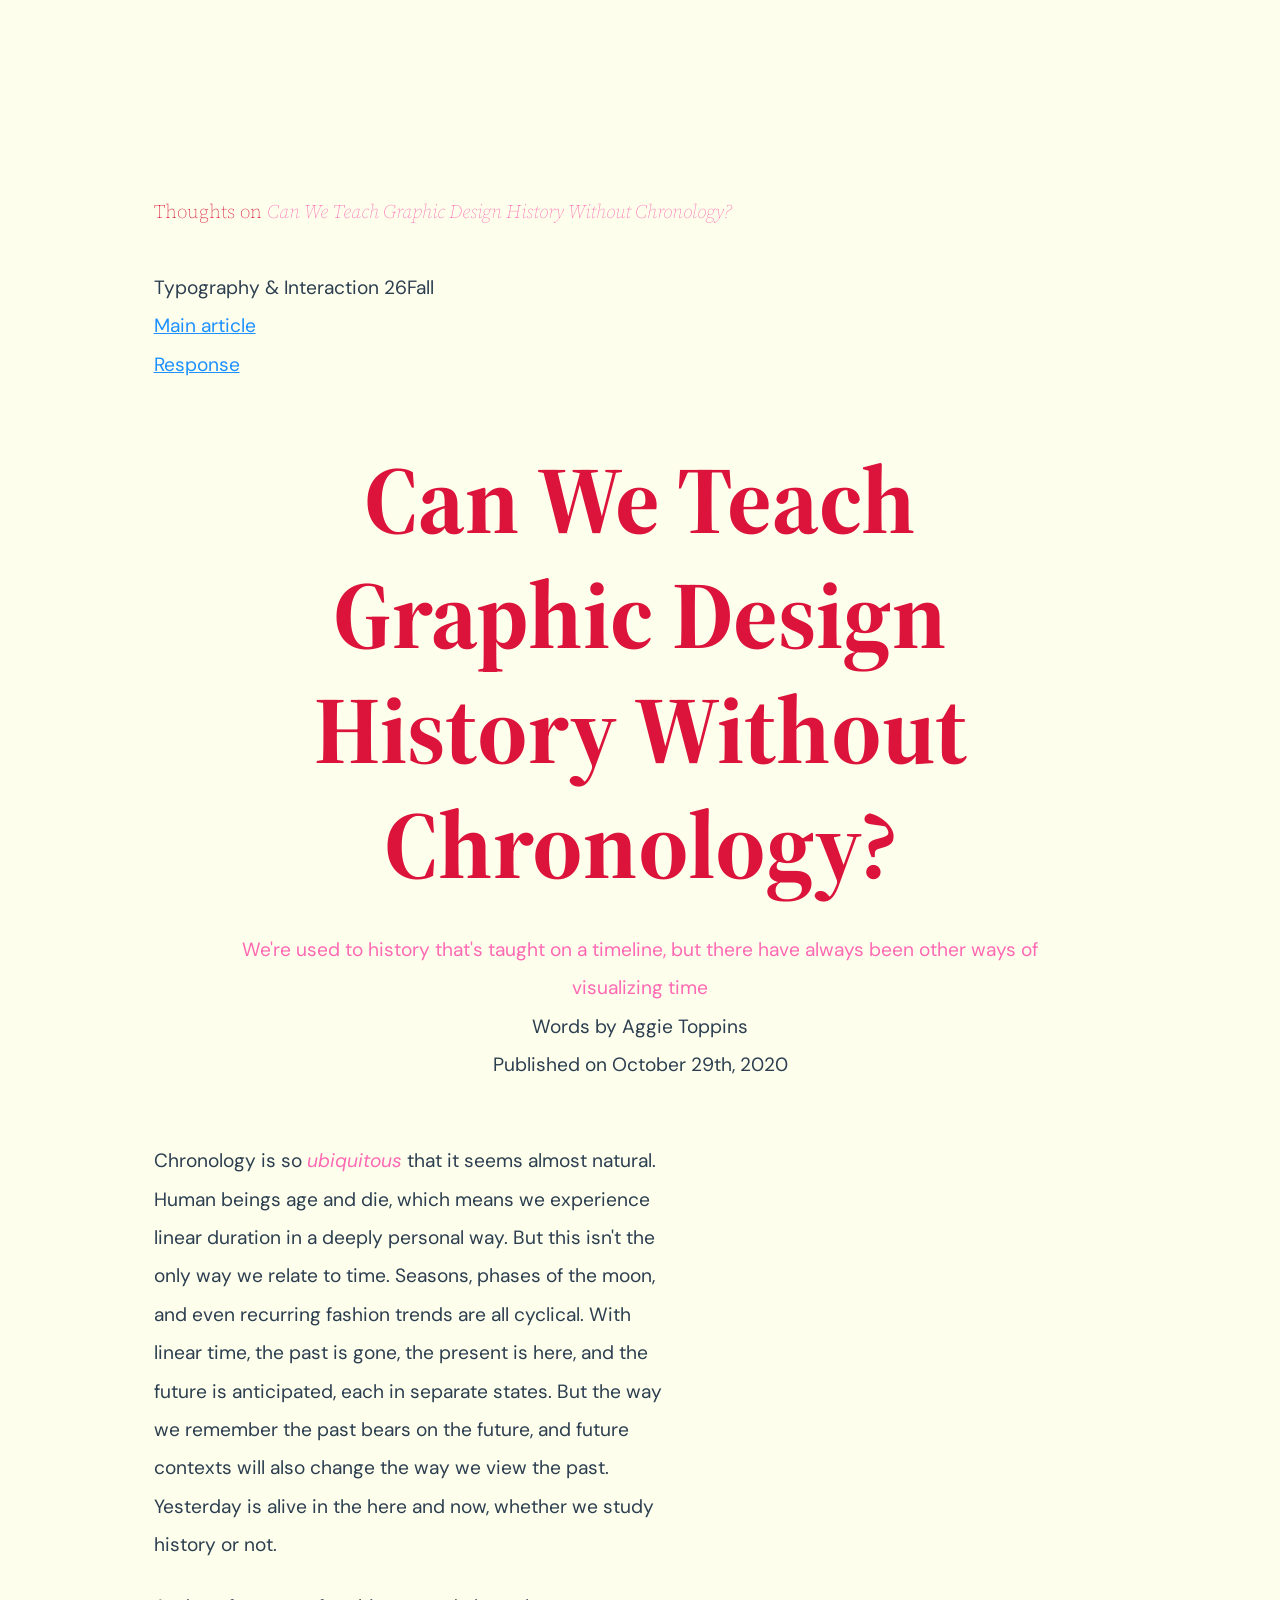
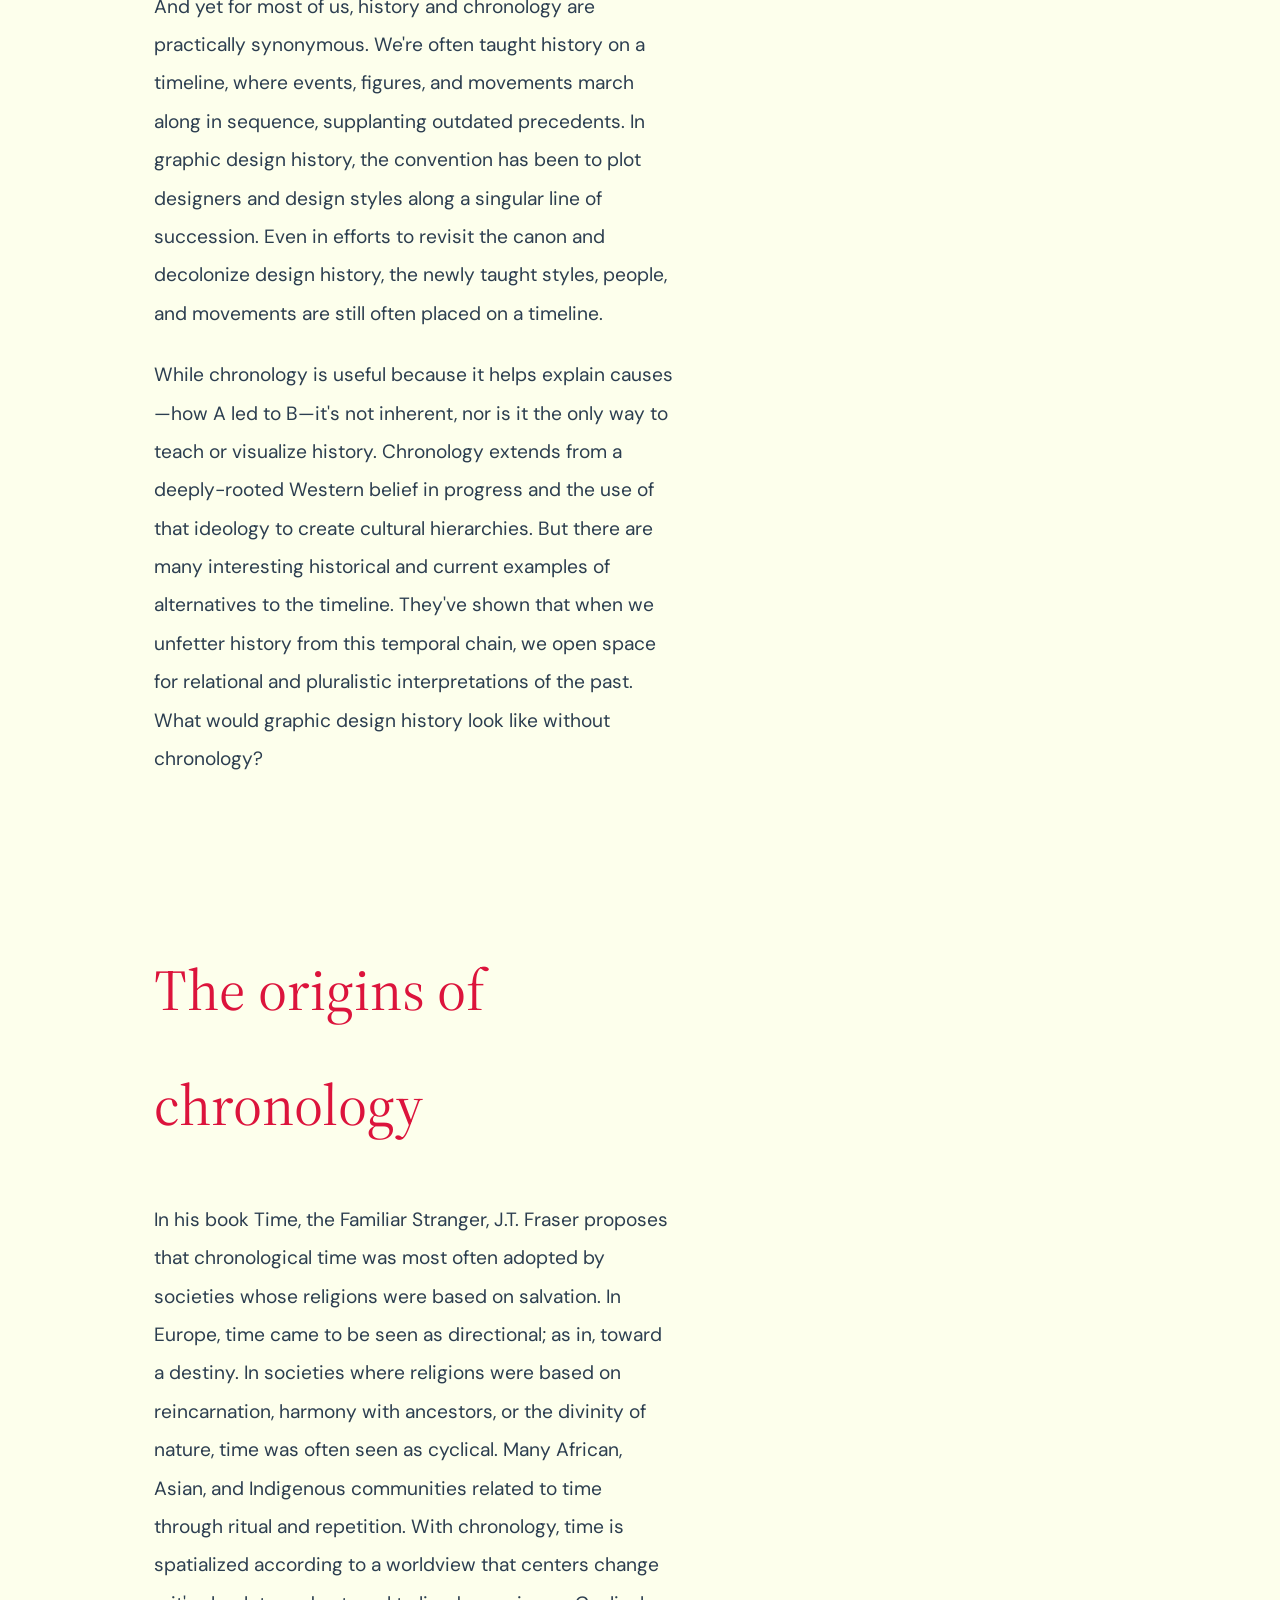
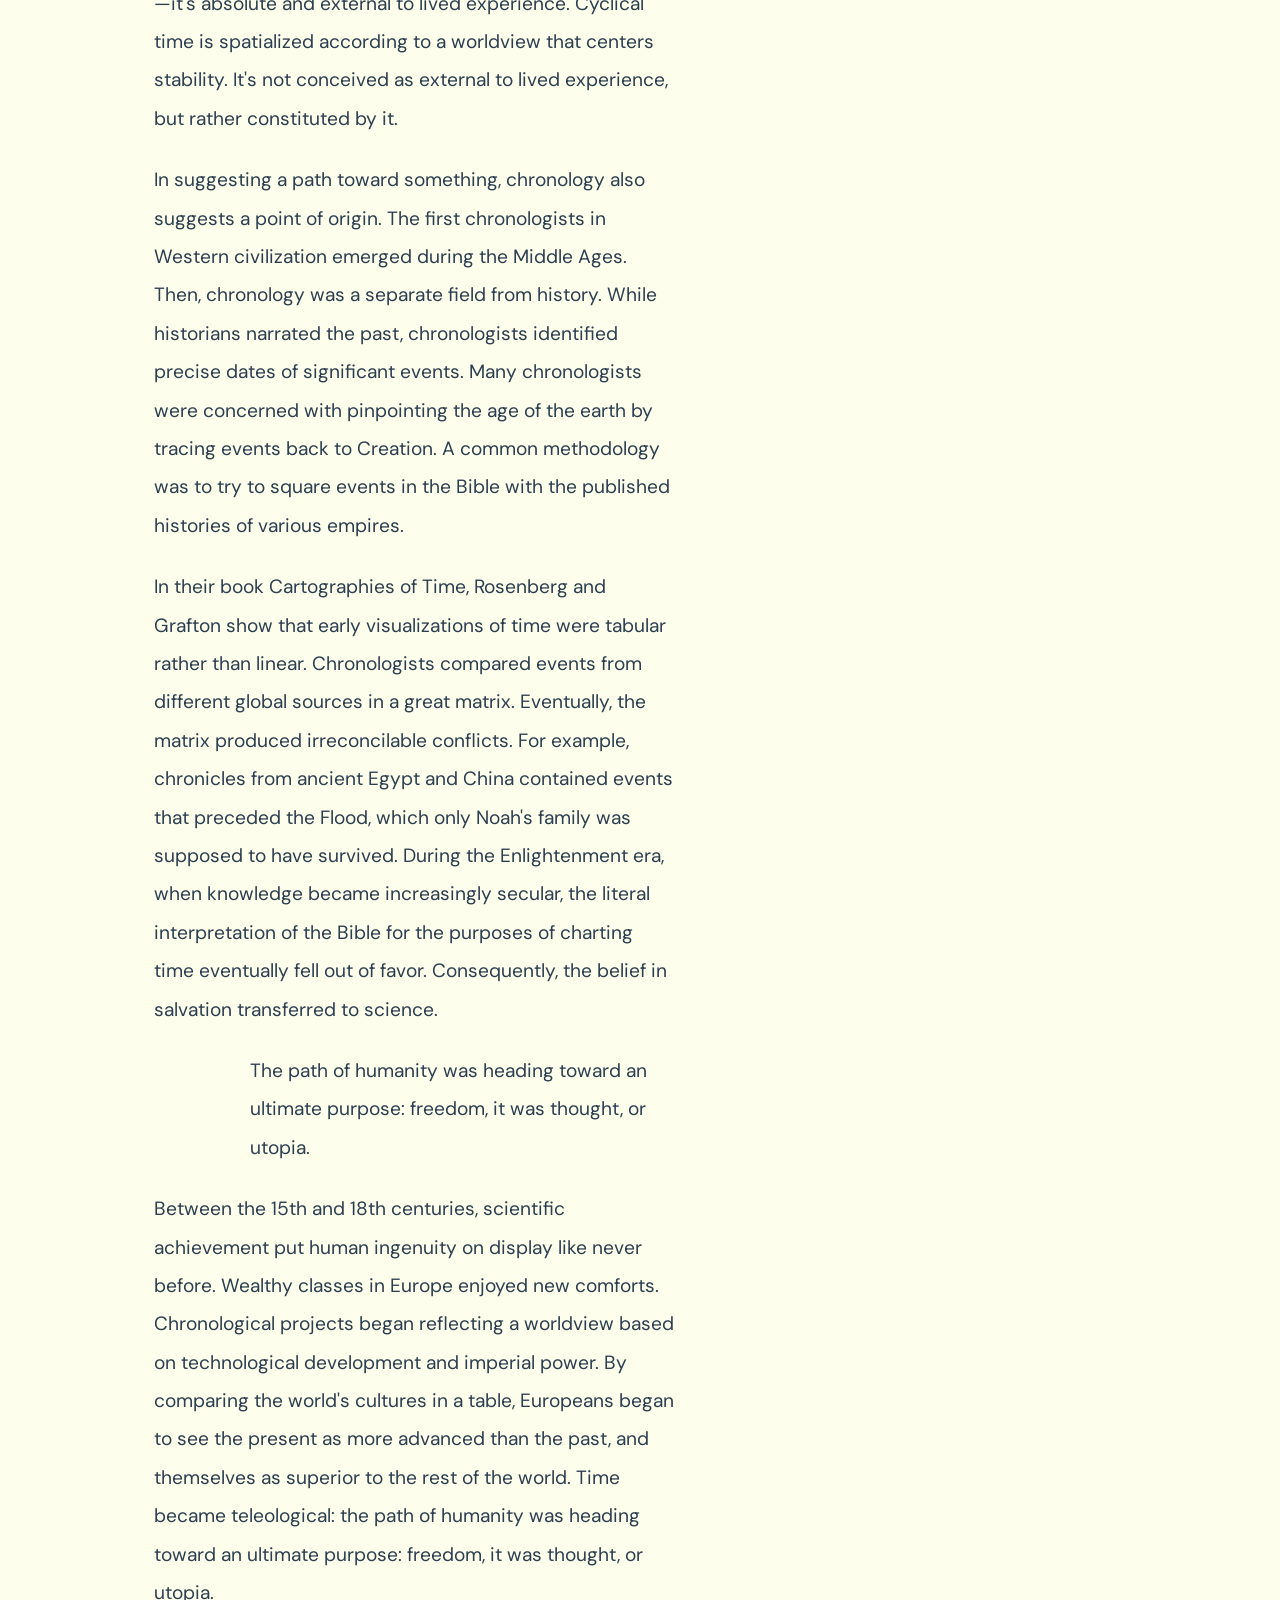
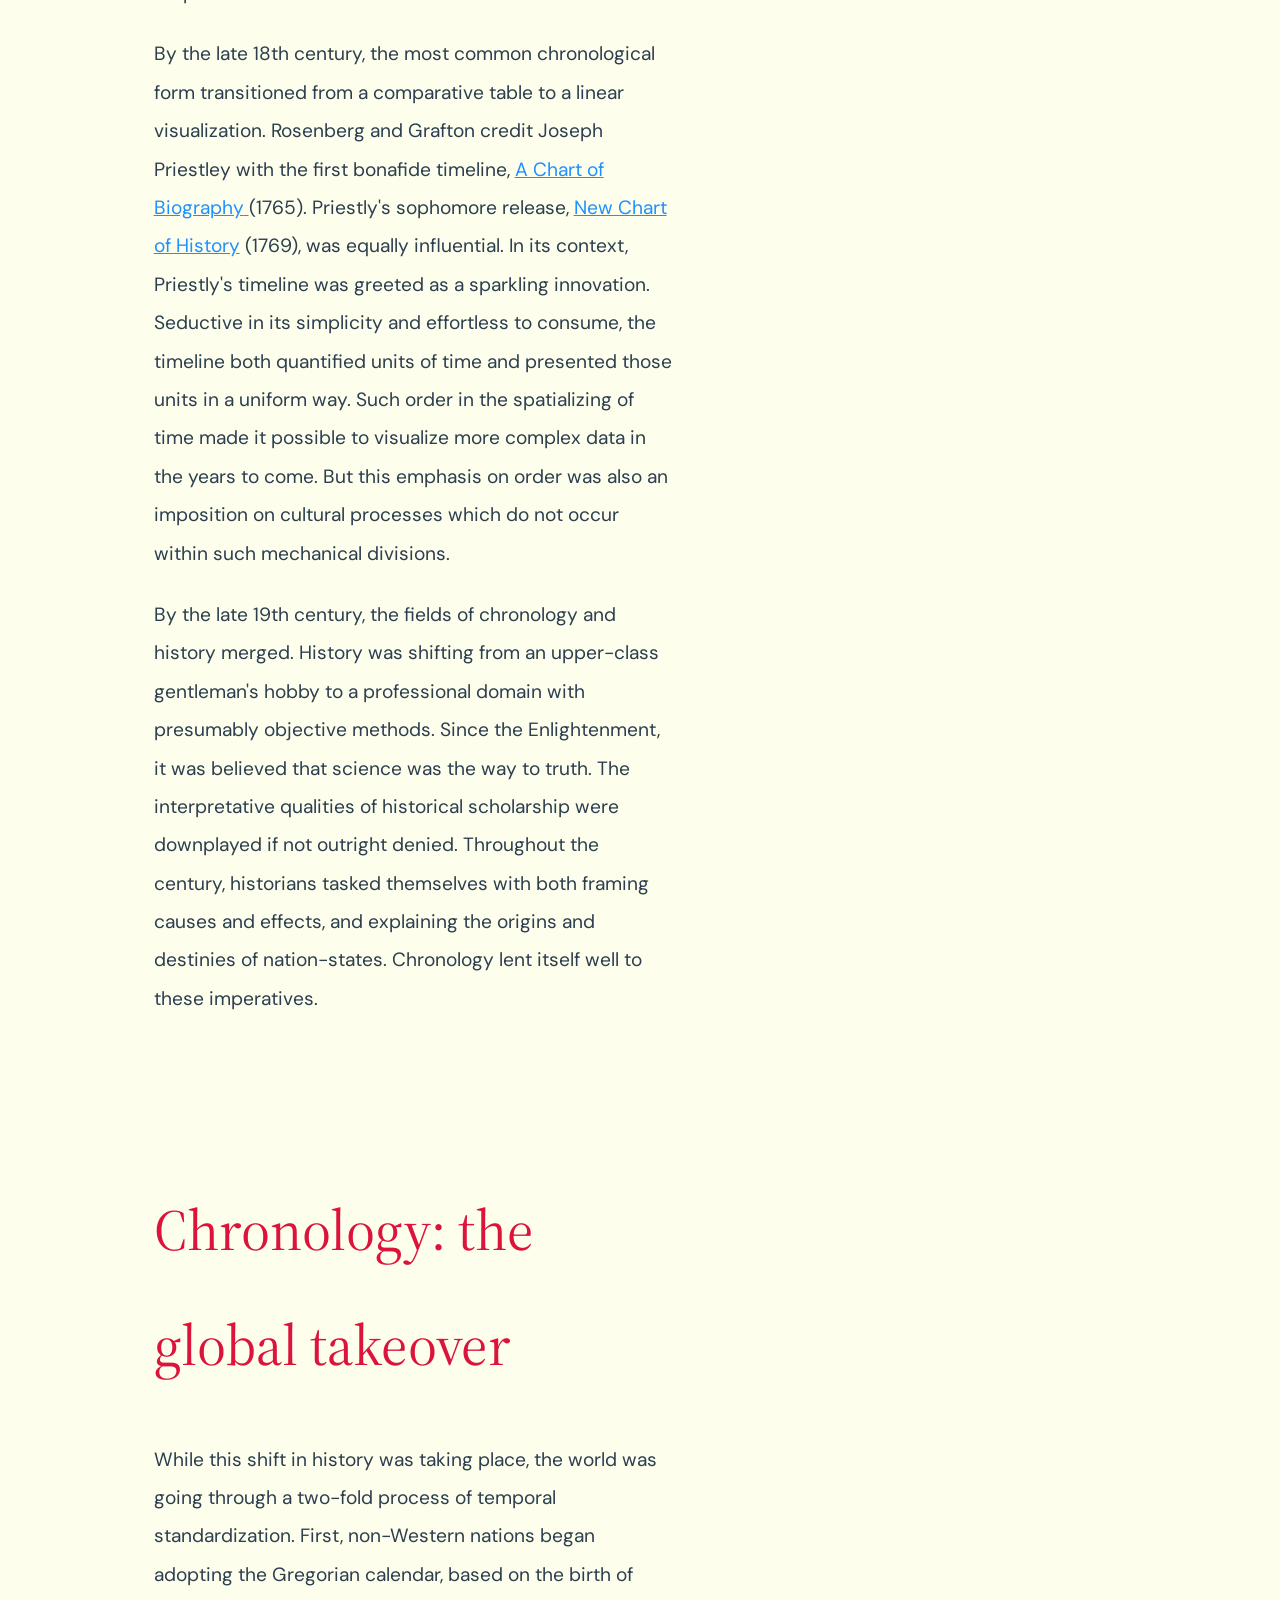
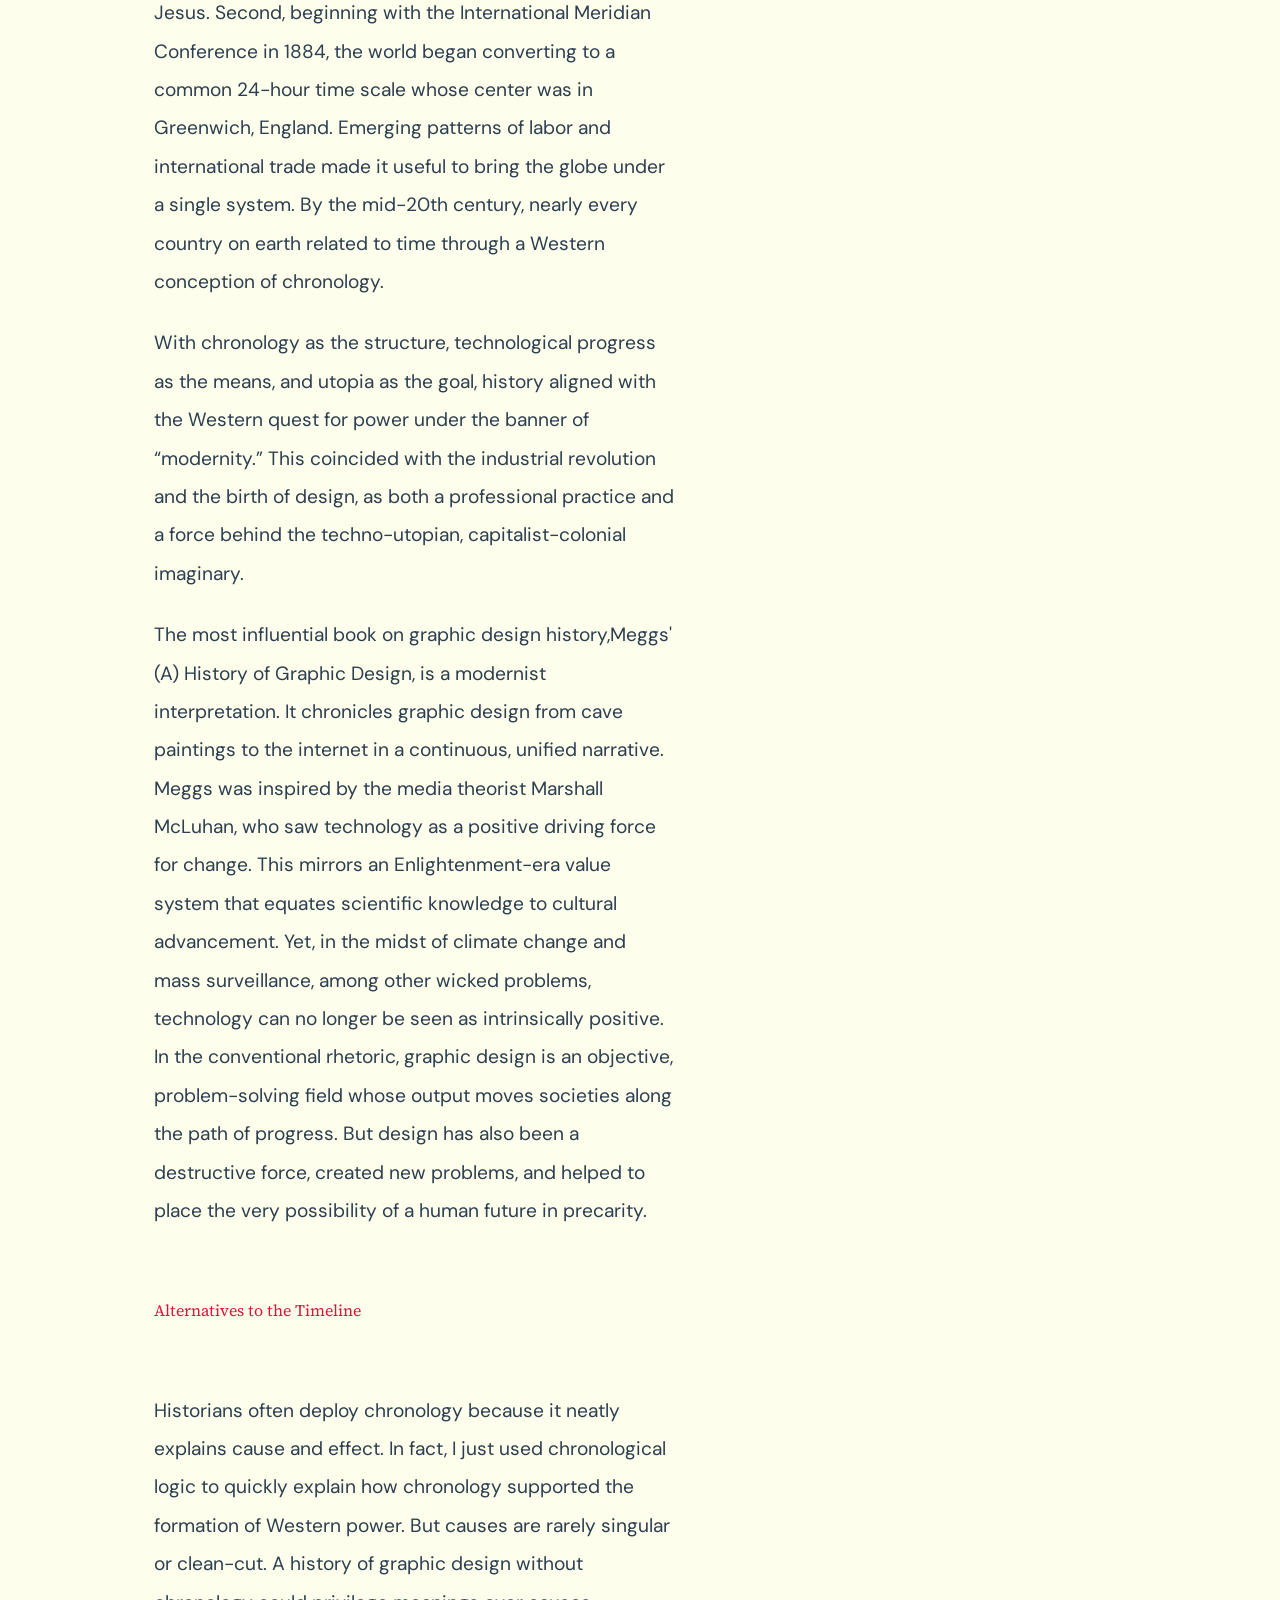
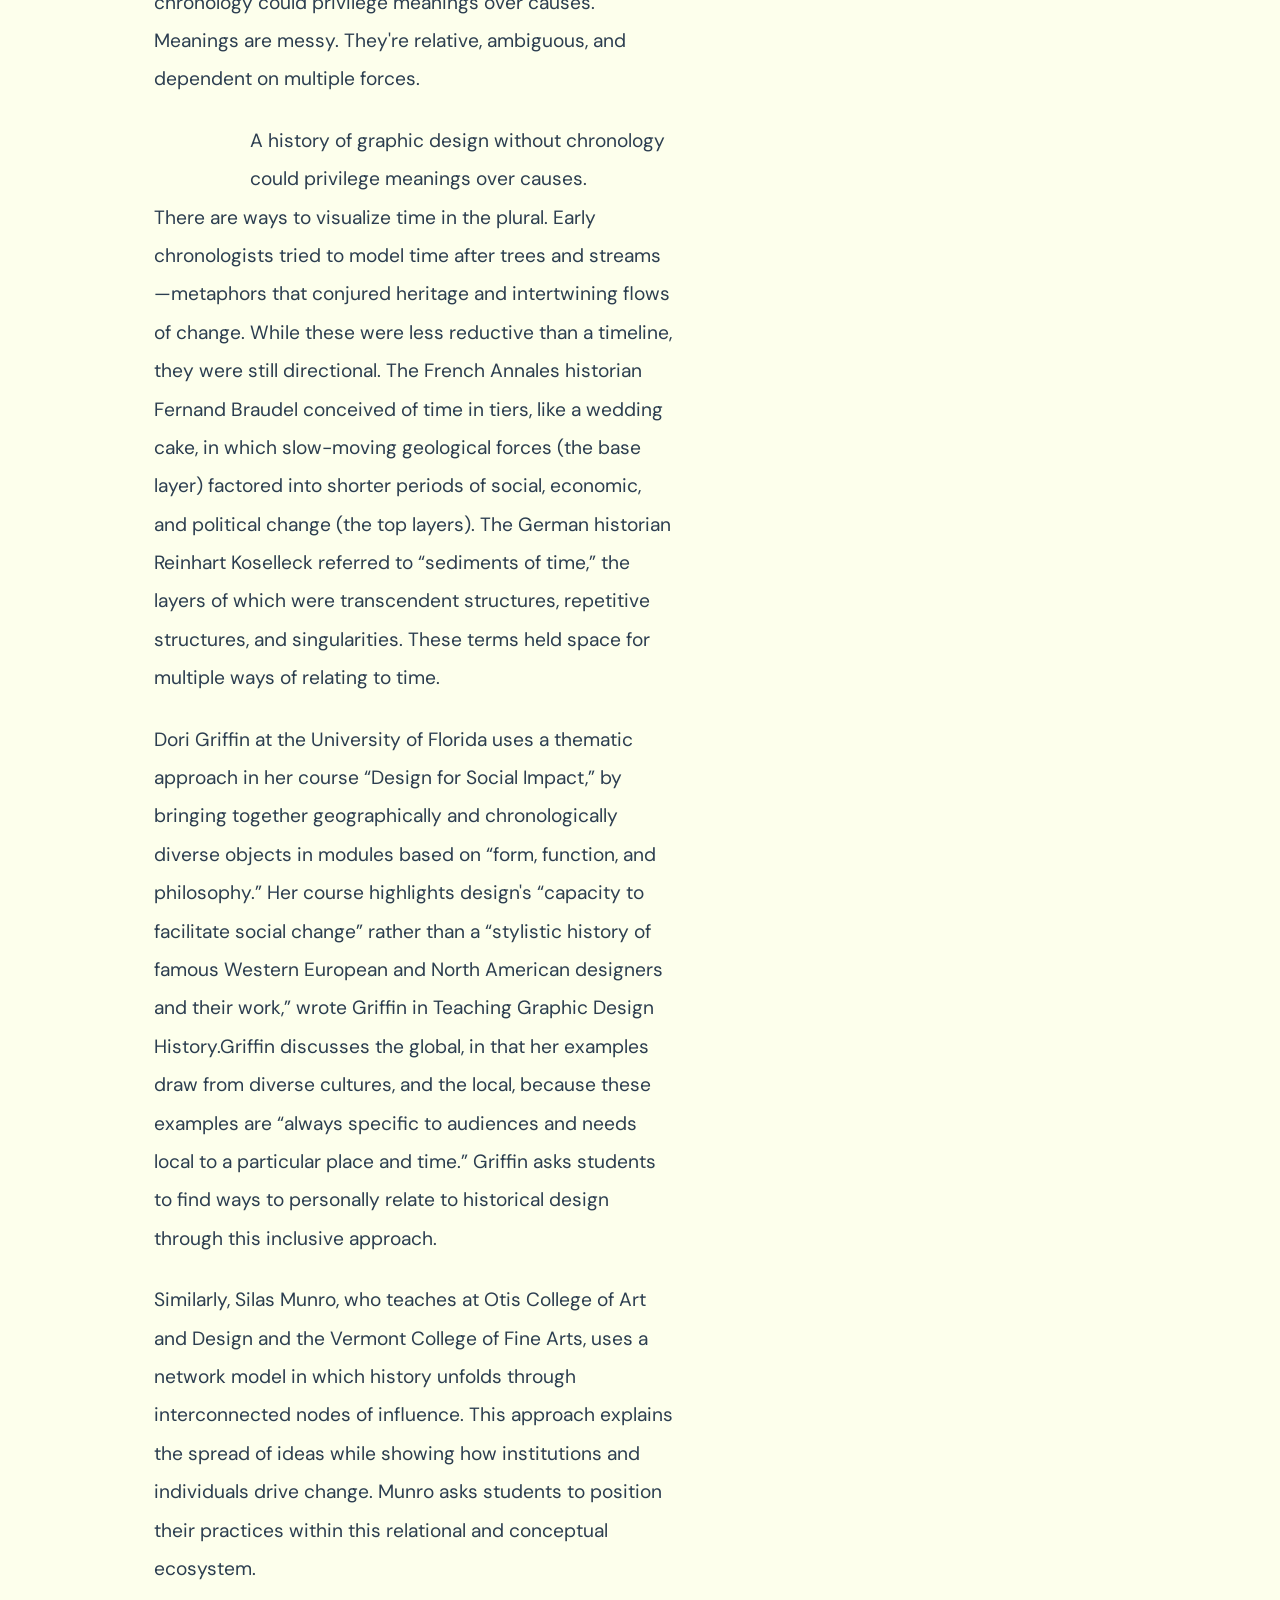
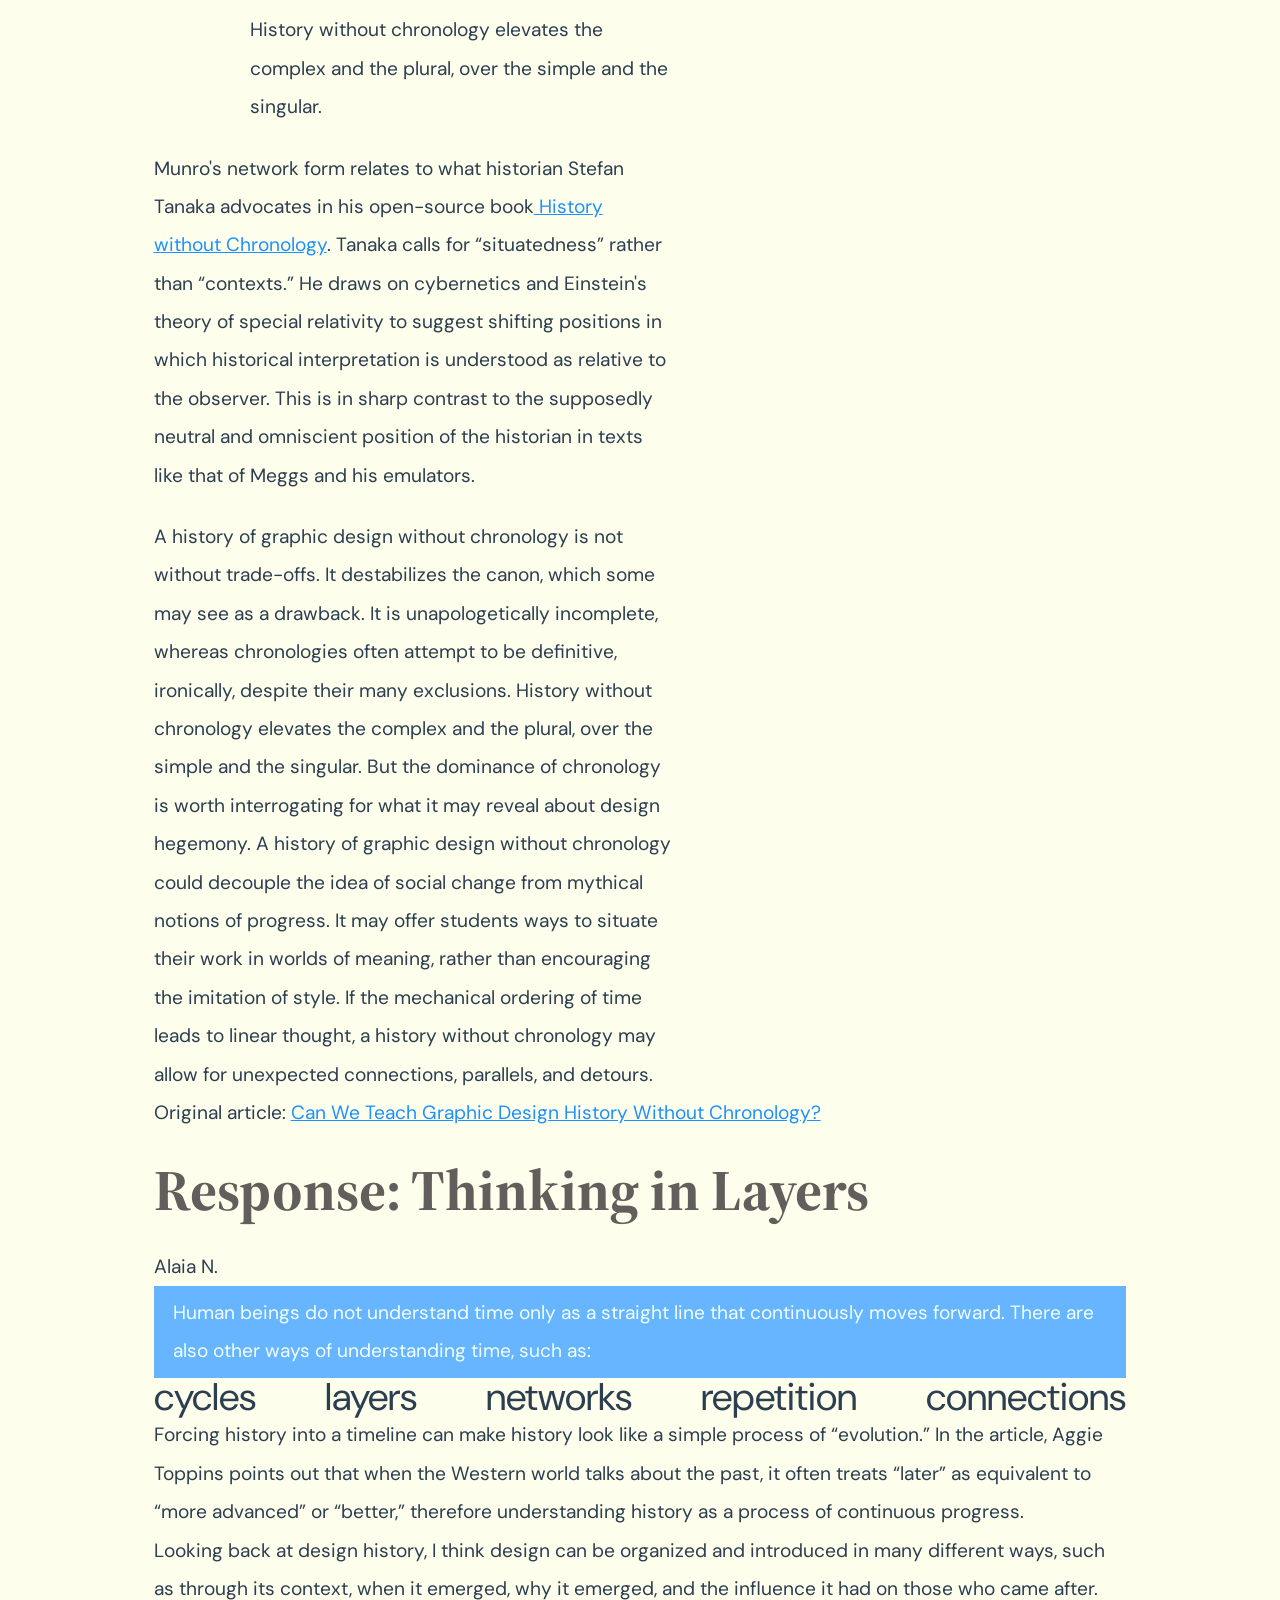
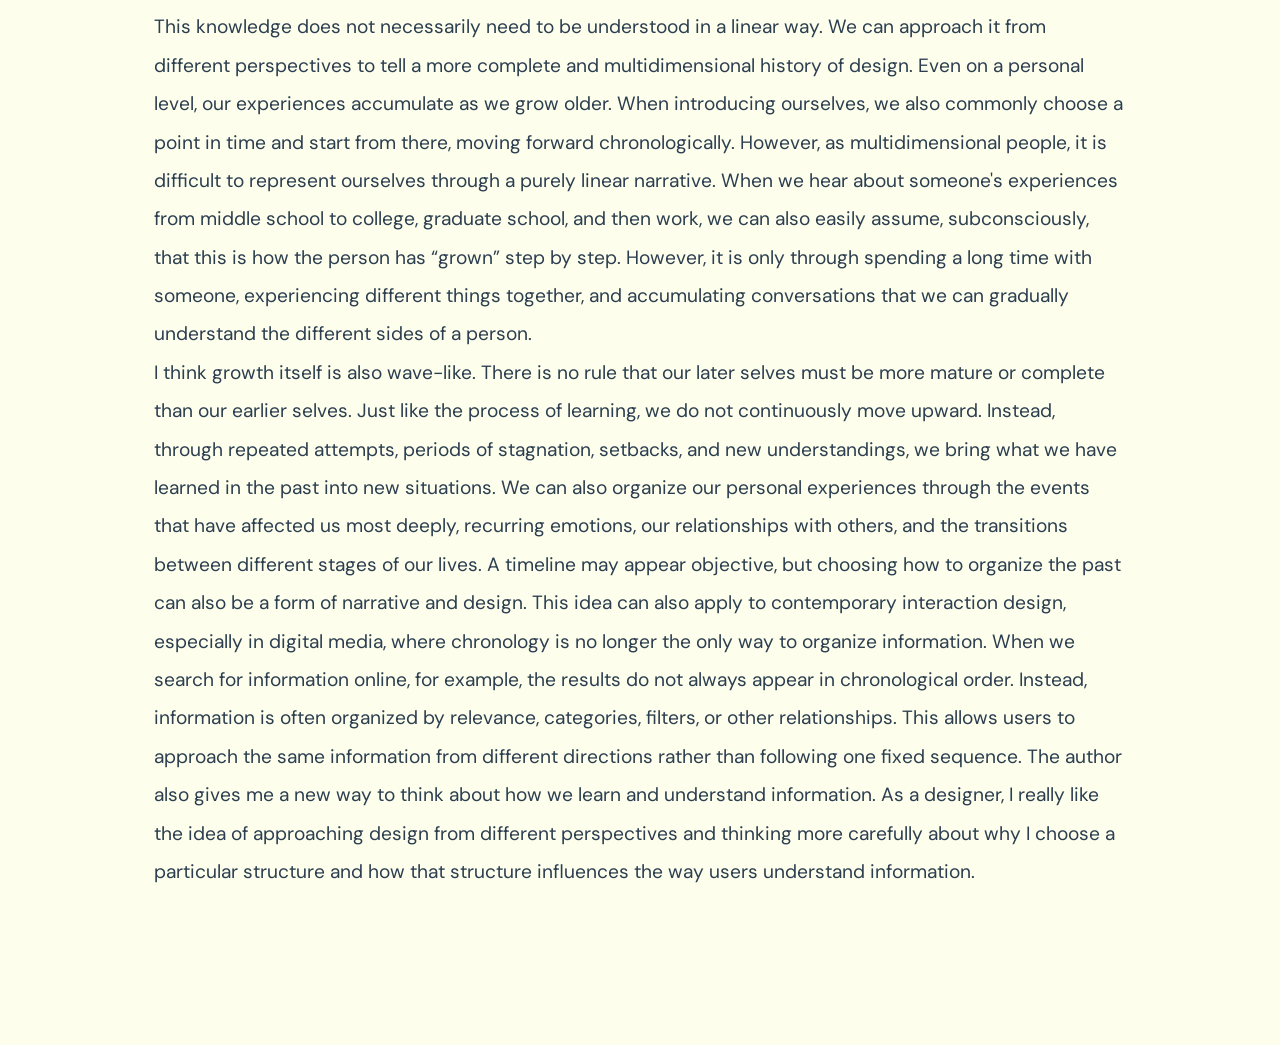
==== index.html @ fbddf338 "css video 1" ====
<!doctype html>
<html lang="en">

	<head>
		<meta charset="UTF-8">
		<title>Can We Teach Graphic Design History Without Chronology?</title>
		<link rel="preconnect" href="https://fonts.googleapis.com">
		<link rel="preconnect" href="https://fonts.gstatic.com" crossorigin>
		<link href="https://fonts.googleapis.com/css2?family=DM+Sans:wght@100..1000&family=Source+Serif+4:wght@200..900&display=swap" rel="stylesheet">
		<link href="reset.css" rel="stylesheet">
		<link href="Style.css" rel="stylesheet">


	</head>

	<body>
	<!-- body of the article  -->
		<header>
			<hgroup>
				<h1>Thoughts on <em>Can We Teach Graphic Design History Without Chronology?</em></h1>
				<p>Typography & Interaction 26Fall</p>
			</hgroup>
			<nav>
				<ul>
					<li>
						<a href="#articlemain">Main article</a>
					</li>
					<li>
						<a href="#response">Response</a>
					</li>
				</ul>
			</nav>
		</header>

		<main>
				<article id="articlemain">

					<header class="article-header">
						<hgroup>
							<h2 class="article-title">
								Can We Teach Graphic Design History Without <span class="Mark">Chronology?
								</span>
							</h2>

							<p class="subtitle">
								We're used to history that's taught on a timeline,
								but there have always been other ways of visualizing time
							</p>

							<p>Words by Aggie Toppins</p>
							<p>Published on <time datetime="2020-10-29">October 29th, 2020</time></p>
						</hgroup>
					</header>

					<section>
						<p>Chronology is so <em>ubiquitous</em> that it seems almost natural. Human beings age and die, which means we experience linear duration in a deeply personal way. But this isn't the only way we relate to time. Seasons, phases of the moon, and even recurring fashion trends are all cyclical. With linear time, the past is gone, the present is here, and the future is anticipated, each in separate states. But the way we remember the past bears on the future, and future contexts will also change the way we view the past. Yesterday is alive in the here and now, whether we study history or not.</p>

						<p>And yet for most of us, history and chronology are practically synonymous. We're often taught history on a timeline, where events, figures, and movements march along in sequence, supplanting outdated precedents. In graphic design history, the convention has been to plot designers and design styles along a singular line of succession. Even in efforts to revisit the canon and decolonize design history, the newly taught styles, people, and movements are still often placed on a timeline.</p>

						<p>While chronology is useful because it helps explain causes—how A led to B—it's not inherent, nor is it the only way to teach or visualize history. Chronology extends from a deeply-rooted Western belief in progress and the use of that ideology to create cultural hierarchies. But there are many interesting historical and current examples of alternatives to the timeline. They've shown that when we unfetter history from this temporal chain, we open space for relational and pluralistic interpretations of the past. What would graphic design history look like without chronology?</p>
					</section>

					<section>
						<h3>The origins of chronology</h3>

						<p>In his book <cite>Time, the Familiar Stranger</cite>, J.T. Fraser proposes that chronological time was most often adopted by societies whose religions were based on salvation. In Europe, time came to be seen as directional; as in, toward a destiny. In societies where religions were based on reincarnation, harmony with ancestors, or the divinity of nature, time was often seen as cyclical. Many African, Asian, and Indigenous communities related to time through ritual and repetition. With chronology, time is spatialized according to a worldview that centers change—it's absolute and external to lived experience. Cyclical time is spatialized according to a worldview that centers stability. It's not conceived as external to lived experience, but rather constituted by it. </p>

						<p>In suggesting a path toward something, chronology also suggests a point of origin. The first chronologists in Western civilization emerged during the Middle Ages. Then, chronology was a separate field from history. While historians narrated the past, chronologists identified precise dates of significant events. Many chronologists were concerned with pinpointing the age of the earth by tracing events back to Creation. A common methodology was to try to square events in the Bible with the published histories of various empires. </p>

						<p>In their book <cite>Cartographies of Time</cite>, Rosenberg and Grafton show that early visualizations of time were tabular rather than linear. Chronologists compared events from different global sources in a great matrix. Eventually, the matrix produced irreconcilable conflicts. For example, chronicles from ancient Egypt and China contained events that preceded the Flood, which only Noah's family was supposed to have survived. During the Enlightenment era, when knowledge became increasingly secular, the literal interpretation of the Bible for the purposes of charting time eventually fell out of favor. Consequently, the belief in salvation transferred to science. </p>

						<aside class="pull-quote">
							<blockquote>
								<p>The path of humanity was heading toward an ultimate purpose:
								freedom, it was thought, or utopia.</p>
							</blockquote>
						</aside>

						<p>Between the 15th and 18th centuries, scientific achievement put human ingenuity on display like never before. Wealthy classes in Europe enjoyed new comforts. Chronological projects began reflecting a worldview based on technological development and imperial power. By comparing the world's cultures in a table, Europeans began to see the present as more advanced than the past, and themselves as superior to the rest of the world. Time became teleological: the path of humanity was heading toward an ultimate purpose: freedom, it was thought, or utopia. </p>

						<p>By the late 18th century, the most common chronological form transitioned from a comparative table to a linear visualization. Rosenberg and Grafton credit Joseph Priestley with the first bonafide timeline, <a href="https://en.wikipedia.org/wiki/A_Chart_of_Biography#/media/File:PriestleyChart.gif"><cite>A Chart of Biography</cite> </a> (1765). Priestly's sophomore release, <a href="https://en.wikipedia.org/wiki/A_New_Chart_of_History#/media/File:A_New_Chart_of_History_color.jpg"><cite>New Chart of History</cite></a> (1769), was equally influential. In its context, Priestly's timeline was greeted as a sparkling innovation. Seductive in its simplicity and effortless to consume, the timeline both quantified units of time and presented those units in a uniform way. Such order in the spatializing of time made it possible to visualize more complex data in the years to come. But this emphasis on order was also an imposition on cultural processes which do not occur within such mechanical divisions.</p>

						<p>By the late 19th century, the fields of chronology and history merged. History was shifting from an upper-class gentleman's hobby to a professional domain with presumably objective methods. Since the Enlightenment, it was believed that science was the way to truth. The interpretative qualities of historical scholarship were downplayed if not outright denied. Throughout the century, historians tasked themselves with both framing causes and effects, and explaining the origins and destinies of nation-states. Chronology lent itself well to these imperatives. </p>
					</section>

					<section>
						<h3>Chronology: the global takeover</h3>

						<p>While this shift in history was taking place, the world was going through a two-fold process of temporal standardization. First, non-Western nations began adopting the Gregorian calendar, based on the birth of Jesus. Second, beginning with the International Meridian Conference in 1884, the world began converting to a common 24-hour time scale whose center was in Greenwich, England. Emerging patterns of labor and international trade made it useful to bring the globe under a single system. By the mid-20th century, nearly every country on earth related to time through a Western conception of chronology. </p>

						<p>With chronology as the structure, technological progress as the means, and utopia as the goal, history aligned with the Western quest for power under the banner of “modernity.” This coincided with the industrial revolution and the birth of design, as both a professional practice and a force behind the techno-utopian, capitalist-colonial imaginary. </p>

						<p>The most influential book on graphic design history,<cite>Meggs' (A) History of Graphic Design</cite>, is a modernist interpretation. It chronicles graphic design from cave paintings to the internet in a continuous, unified narrative. Meggs was inspired by the media theorist Marshall McLuhan, who saw technology as a positive driving force for change. This mirrors an Enlightenment-era value system that equates scientific knowledge to cultural advancement. Yet, in the midst of climate change and mass surveillance, among other wicked problems, technology can no longer be seen as intrinsically positive. In the conventional rhetoric, graphic design is an objective, problem-solving field whose output moves societies along the path of progress. But design has also been a destructive force, created new problems, and helped to place the very possibility of a human future in precarity. </p>

						<h4>Alternatives to the Timeline</h4>

						<p>Historians often deploy chronology because it neatly explains cause and effect. In fact, I just used chronological logic to quickly explain how chronology supported the formation of Western power. But causes are rarely singular or clean-cut. A history of graphic design without chronology could privilege meanings over causes. Meanings are messy. They're relative, ambiguous, and dependent on multiple forces.</p>

						<aside class="pull-quote">
							<blockquote>
								<p>A history of graphic design without chronology could privilege meanings over causes.</p>
							</blockquote>
						</aside>
					</section>

					<section>
						<p>There are ways to visualize time in the plural. Early chronologists tried to model time after trees and streams—metaphors that conjured heritage and intertwining flows of change. While these were less reductive than a timeline, they were still directional. The French Annales historian Fernand Braudel conceived of time in tiers, like a wedding cake, in which slow-moving geological forces (the base layer) factored into shorter periods of social, economic, and political change (the top layers). The German historian Reinhart Koselleck referred to “sediments of time,” the layers of which were transcendent structures, repetitive structures, and singularities. These terms held space for multiple ways of relating to time.</p>

						<p>Dori Griffin at the University of Florida uses a thematic approach in her course “Design for Social Impact,” by bringing together geographically and chronologically diverse objects in modules based on “form, function, and philosophy.” Her course highlights design's “capacity to facilitate social change” rather than a “stylistic history of famous Western European and North American designers and their work,” wrote Griffin in <cite>Teaching Graphic Design History</cite>.Griffin discusses the global, in that her examples draw from diverse cultures, and the local, because these examples are “always specific to audiences and needs local to a particular place and time.” Griffin asks students to find ways to personally relate to historical design through this inclusive approach.</p>

						<p>Similarly, Silas Munro, who teaches at Otis College of Art and Design and the Vermont College of Fine Arts, uses a network model in which history unfolds through interconnected nodes of influence. This approach explains the spread of ideas while showing how institutions and individuals drive change. Munro asks students to position their practices within this relational and conceptual ecosystem. </p>

						<aside class="pull-quote">
							<blockquote>
								<p>History without chronology elevates the complex and the plural, over the simple and the singular.</p>
							</blockquote>
						</aside>


						<p>Munro's network form relates to what historian Stefan Tanaka advocates in his open-source book<a href="https://library.oapen.org/bitstream/handle/20.500.12657/37747/9781643150048.pdf?sequence=1"><cite> History without Chronology</cite></a>. Tanaka calls for “situatedness” rather than “contexts.” He draws on cybernetics and Einstein's theory of special relativity to suggest shifting positions in which historical interpretation is understood as relative to the observer. This is in sharp contrast to the supposedly neutral and omniscient position of the historian in texts like that of Meggs and his emulators. </p>

						<p>A history of graphic design without chronology is not without trade-offs. It destabilizes the canon, which some may see as a drawback. It is unapologetically incomplete, whereas chronologies often attempt to be definitive, ironically, despite their many exclusions. History without chronology elevates the complex and the plural, over the simple and the singular. But the dominance of chronology is worth interrogating for what it may reveal about design hegemony. A history of graphic design without chronology could decouple the idea of social change from mythical notions of progress. It may offer students ways to situate their work in worlds of meaning, rather than encouraging the imitation of style. If the mechanical ordering of time leads to linear thought, a history without chronology may allow for unexpected connections, parallels, and detours. </p>
					</section>

			<!-- footer of the article -->
			<footer>
				<p>Original article:
				<cite>
				<a href="https://eyeondesign.aiga.org/can-we-teach-graphic-design-history-without-chronology/">
				Can We Teach Graphic Design History Without Chronology?
				</a>
				</cite>
			</p>
			</footer>

				</article>

				<article id="response">
					<header>
						<hgroup>
						<h2 class="response-title">Response: Thinking in Layers</h2>
						<p>Alaia N.</p>
						</hgroup>
					</header>


					<p class="highlights"> Human beings do not understand time only as a straight line that continuously moves forward. There are also other ways of understanding time, such as:
					</p>

					<p class="time">
						<span>cycles</span>
						<span>layers</span>
						<span>networks</span>
						<span>repetition</span>
						<span>connections</span>
					</p>

					<p>Forcing history into a timeline can make history look like a simple process of “evolution.” In the article, Aggie Toppins points out that when the Western world talks about the past, it often treats “later” as equivalent to “more advanced” or “better,” therefore understanding history as a process of continuous progress.</p>

					<p>
					Looking back at design history, I think design can be organized and introduced in many different ways, such as through its context, when it emerged, why it emerged, and the influence it had on those who came after. This knowledge does not necessarily need to be understood in a linear way. We can approach it from different perspectives to tell a more complete and multidimensional history of design.
					Even on a personal level, our experiences accumulate as we grow older. When introducing ourselves, we also commonly choose a point in time and start from there, moving forward chronologically. However, as multidimensional people, it is difficult to represent ourselves through a purely linear narrative. When we hear about someone's experiences from middle school to college, graduate school, and then work, we can also easily assume, subconsciously, that this is how the person has “grown” step by step. However, it is only through spending a long time with someone, experiencing different things together, and accumulating conversations that we can gradually understand the different sides of a person.</p>

					<p>I think growth itself is also wave-like. There is no rule that our later selves must be more mature or complete than our earlier selves. Just like the process of learning, we do not continuously move upward. Instead, through repeated attempts, periods of stagnation, setbacks, and new understandings, we bring what we have learned in the past into new situations. We can also organize our personal experiences through the events that have affected us most deeply, recurring emotions, our relationships with others, and the transitions between different stages of our lives. A timeline may appear objective, but choosing how to organize the past can also be a form of narrative and design. This idea can also apply to contemporary interaction design, especially in digital media, where chronology is no longer the only way to organize information. When we search for information online, for example, the results do not always appear in chronological order. Instead, information is often organized by relevance, categories, filters, or other relationships. This allows users to approach the same information from different directions rather than following one fixed sequence. The author also gives me a new way to think about how we learn and understand information. As a designer, I really like the idea of approaching design from different perspectives and thinking more carefully about why I choose a particular structure and how that structure influences the way users understand information.</p>



				</article>

		</main>
	</body>



</html>
---- Style.css ----
:root {
    --color-fg: #2c3e50;
    --color-bg: rgb(253, 255, 236);
	--color-brand:crimson;
    --color-accent: firebrick;

	--size-small:1.2rem;
	--size-medium:2rem;
	--size-large:8rem;


	color: var(--color-fg);
	background-color: var(--color-bg);
    --font-heading: 'source serif 4', serif;
	--font-body:'DM Sans', sans-serif;
}

html{
	font-family: var(--font-body);
	font-size: 1.2rem;
	line-height: 2rem;
}

	body {
		padding: var(--size-large);
		background-color: var(--color-bg);
	}

	section{
		max-inline-size: 40ch;
	}

	section > * + *{
		margin-block-start: var(--size-small);
	}


	.article-header{
		text-align: center;
		margin: 3rem;
	}

	.article-header h1 {
		font-size: clamp(2.5rem,5rem);
	}


	.subtitle{
		font-size: 1rem;
		color: hotpink;
		margin-top: 1.5rem;
	}

	.pull-quote{
		padding-inline-start: 5rem;
	}

	.response-title{
		font-size: 3rem;
		color: rgb(97, 94, 91);
	}

	h1,h2,h3,h4{
		font-family: var(--font-heading), sans-serif;
		line-height: 6rem;
		color:var(--color-brand)
	}

	h1{
		font-size: 1rem;
		font-weight: 100;
	}

	h2{
		font-size: 5rem;
		font-weight: 700;
		color: crimson;
	}

	h3{
		font-size: 3rem;
		color: crimson;
		margin-block: var(--size-large)var(--size-medium);
	}

	h4{
		font-size: medium;
	}

	.Mark {
  		color: crimson;
	}

	.time{
		display: flex;
		justify-content: space-between;
		align-items: center;
		gap: 1rem;
		font-size: 2rem;
		& span {
    	margin-block-start: 0;
  		}
	}

	a{
		color: dodgerblue;
		text-decoration: underline;
	}

	em{
		font-style: italic;
		color: hotpink;
	}

	.highlights {
  		color:azure;
  		background-color: rgb(103, 181, 254);
		padding: 0.4rem 1rem;

		em{
			color: blue;
			font-weight: 300;
		}
	}


	--base-type{

	}
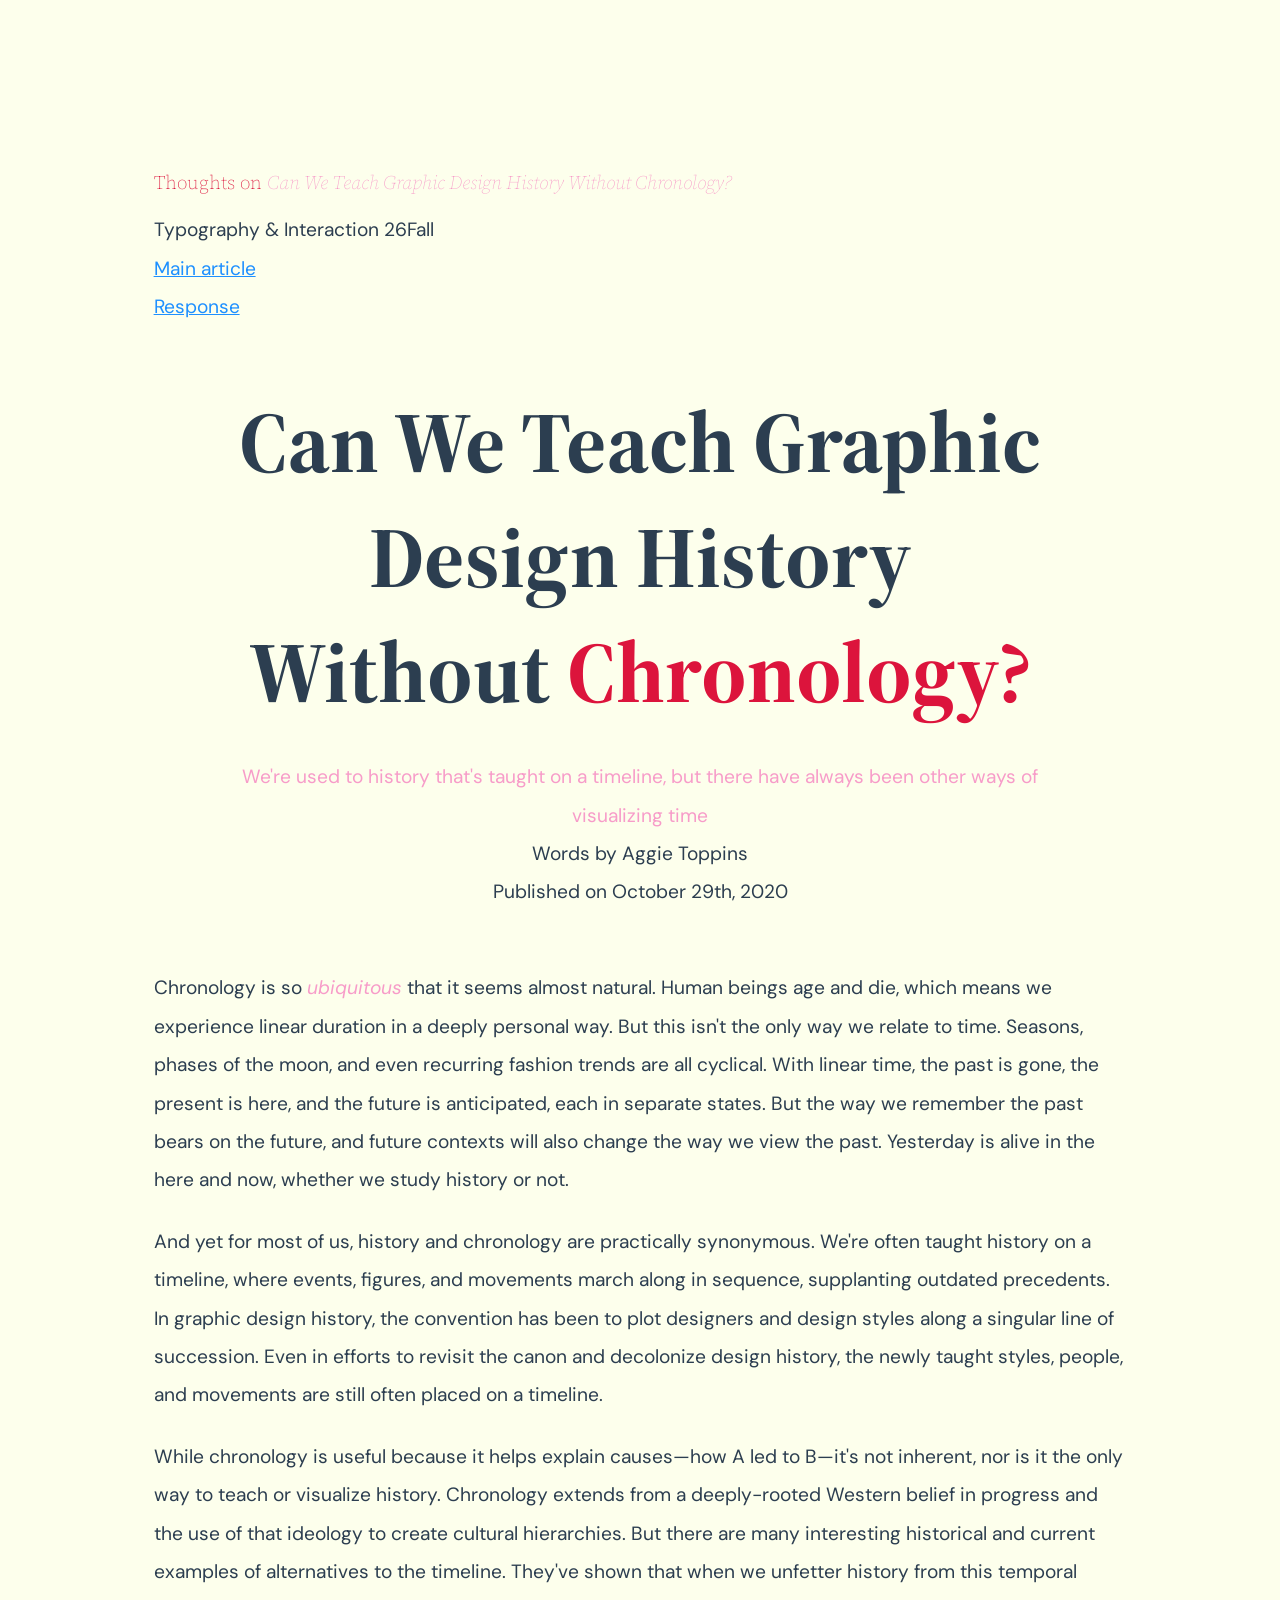
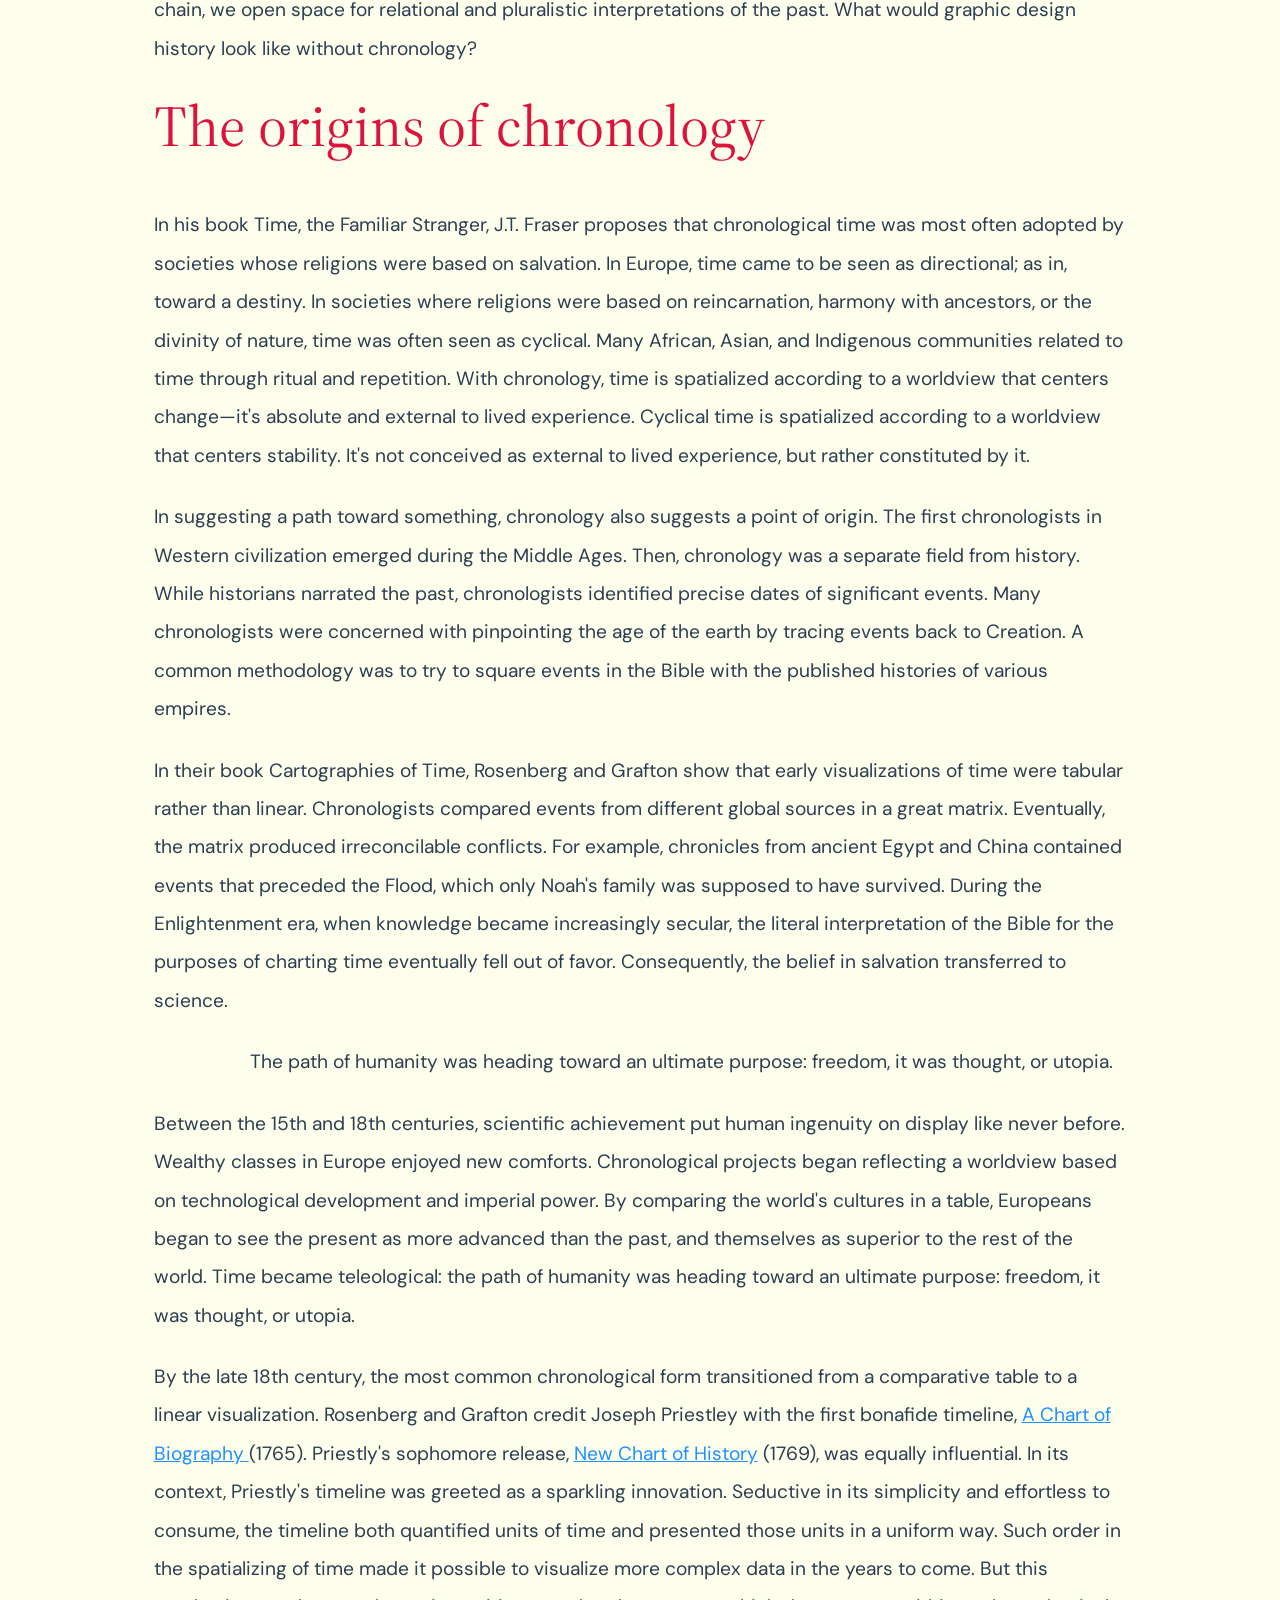
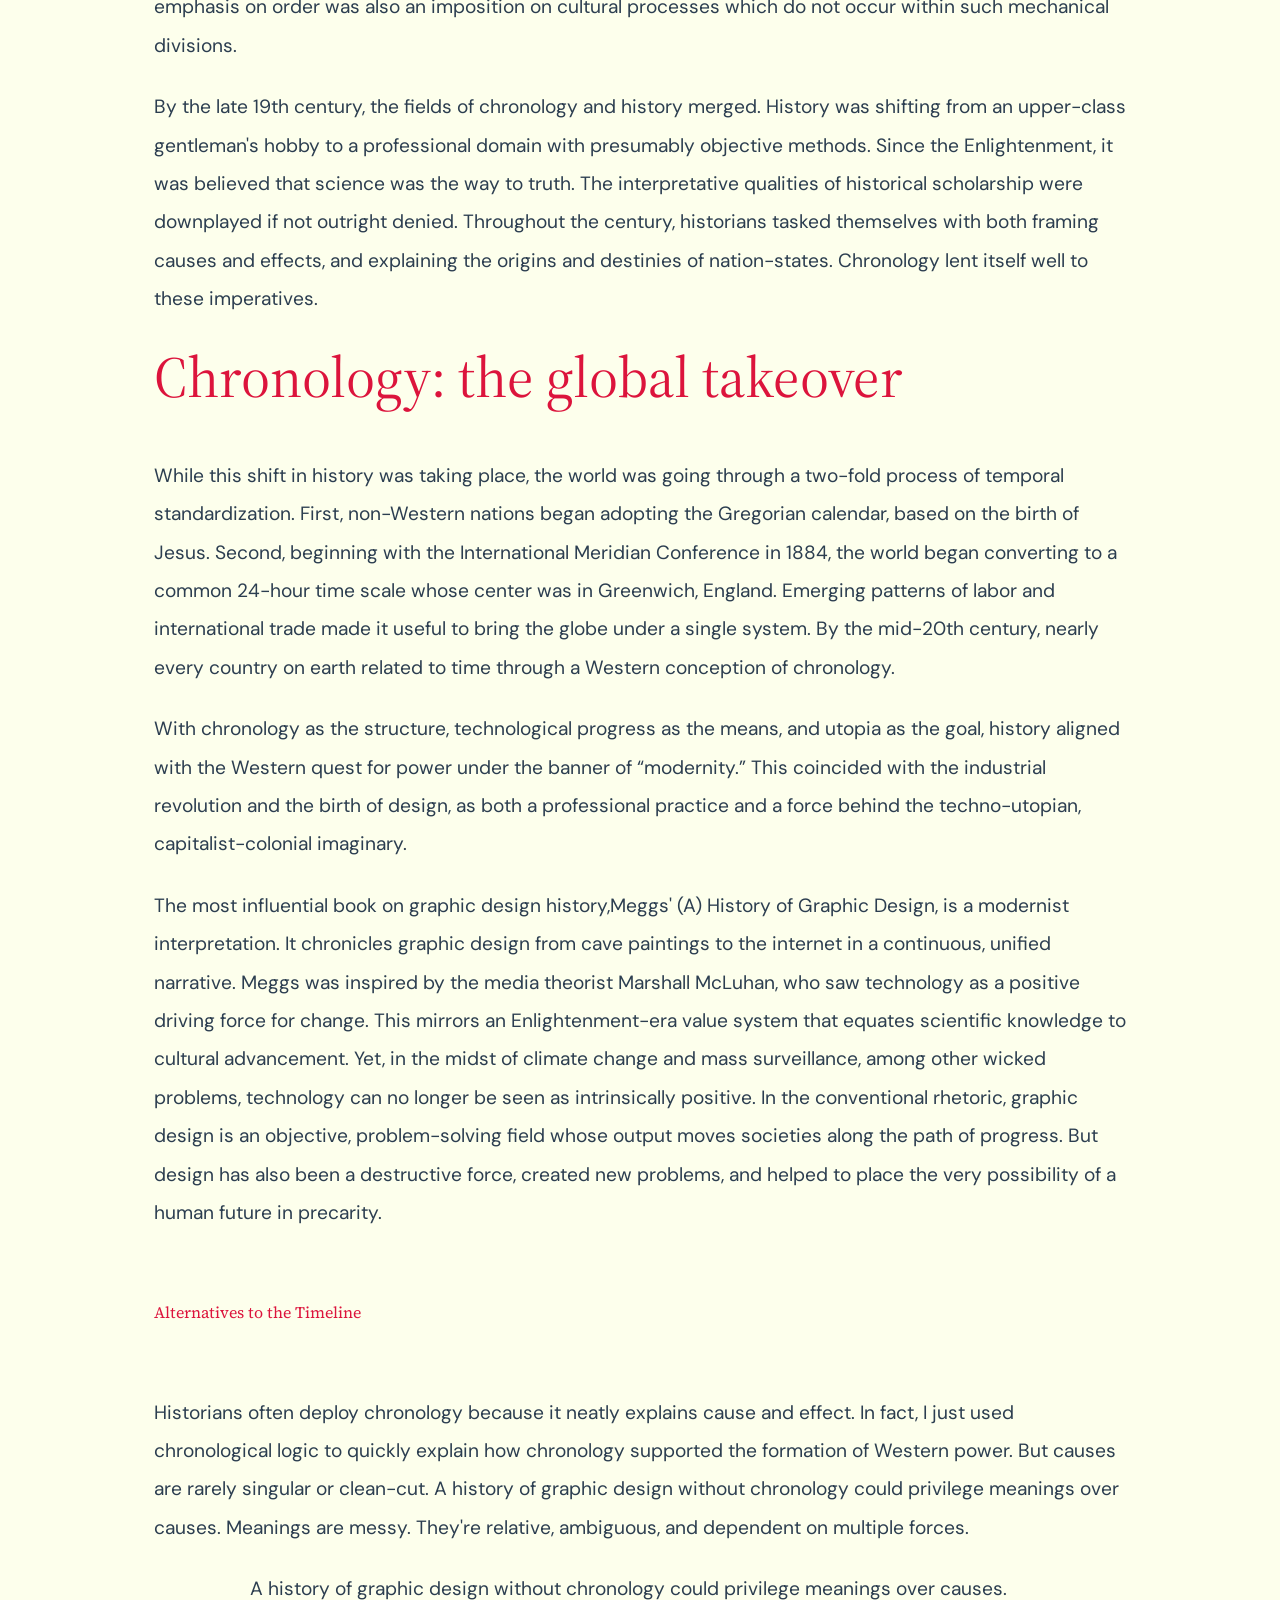
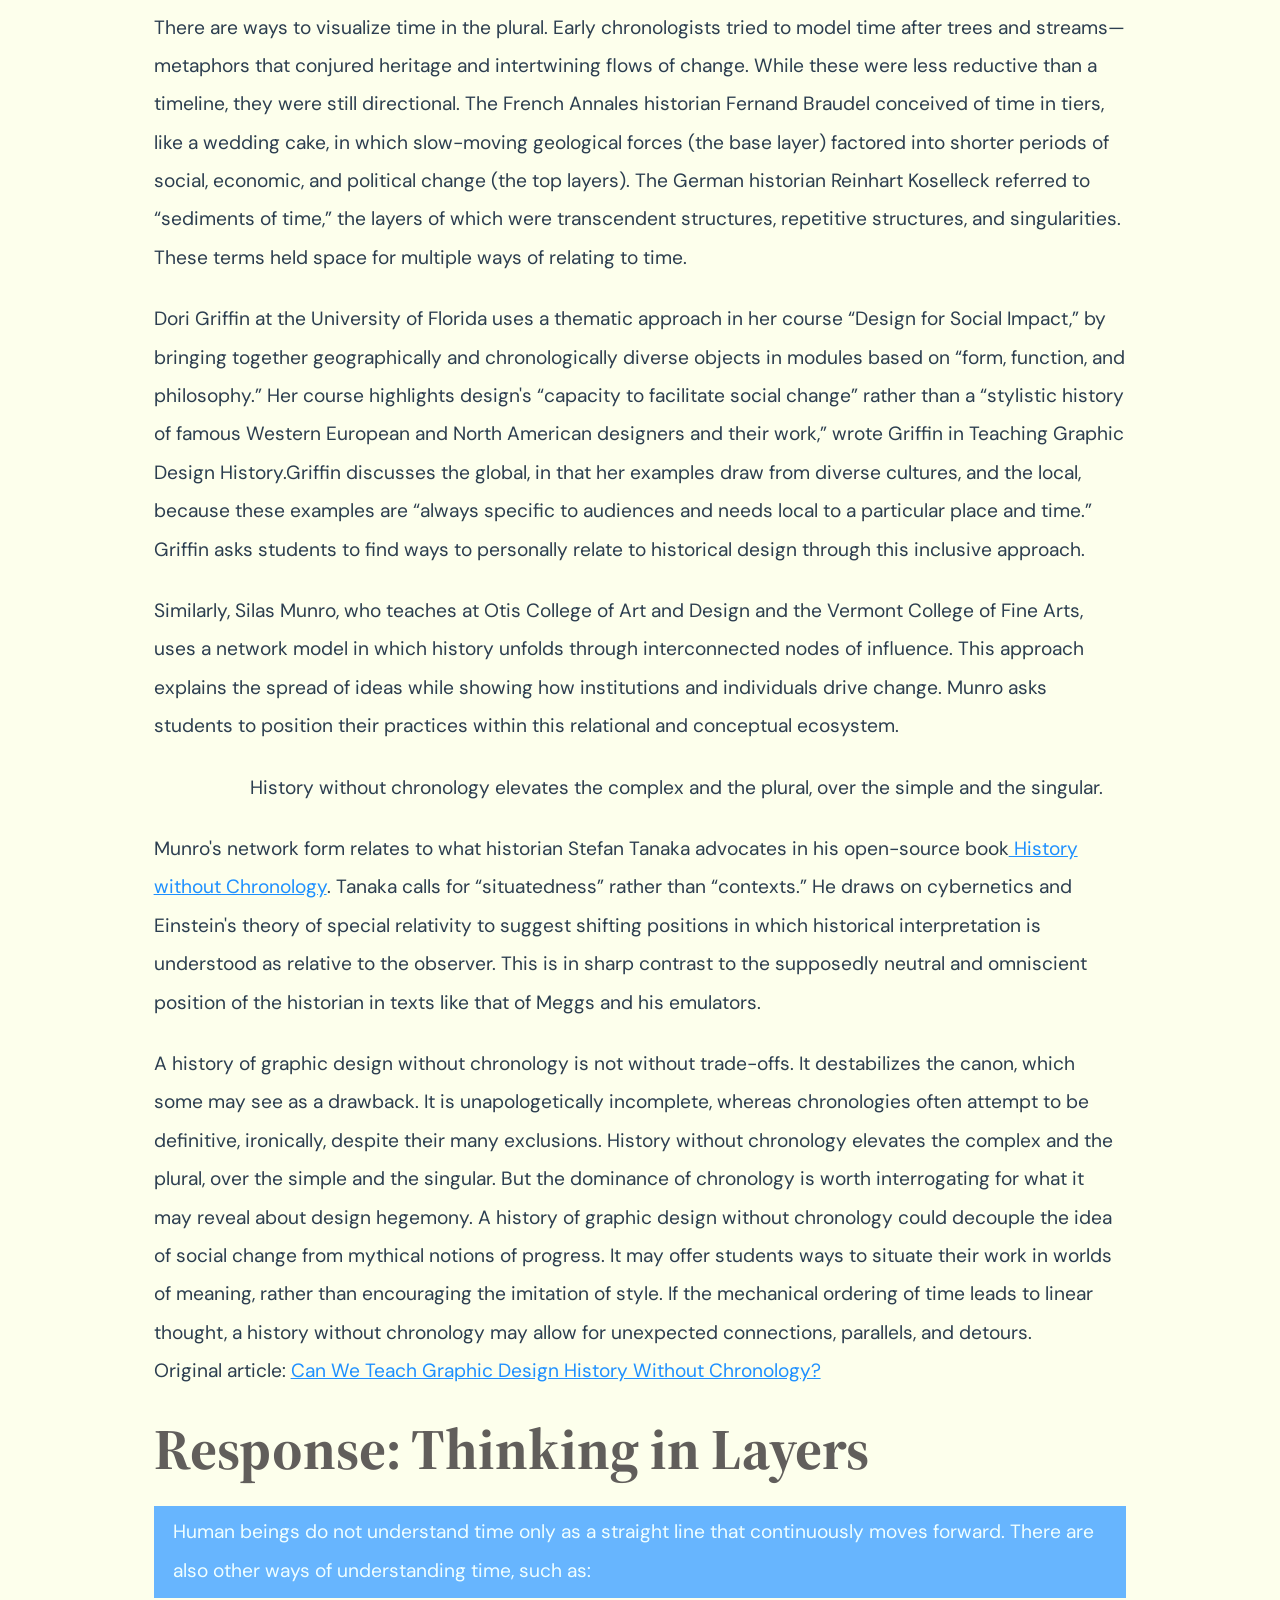
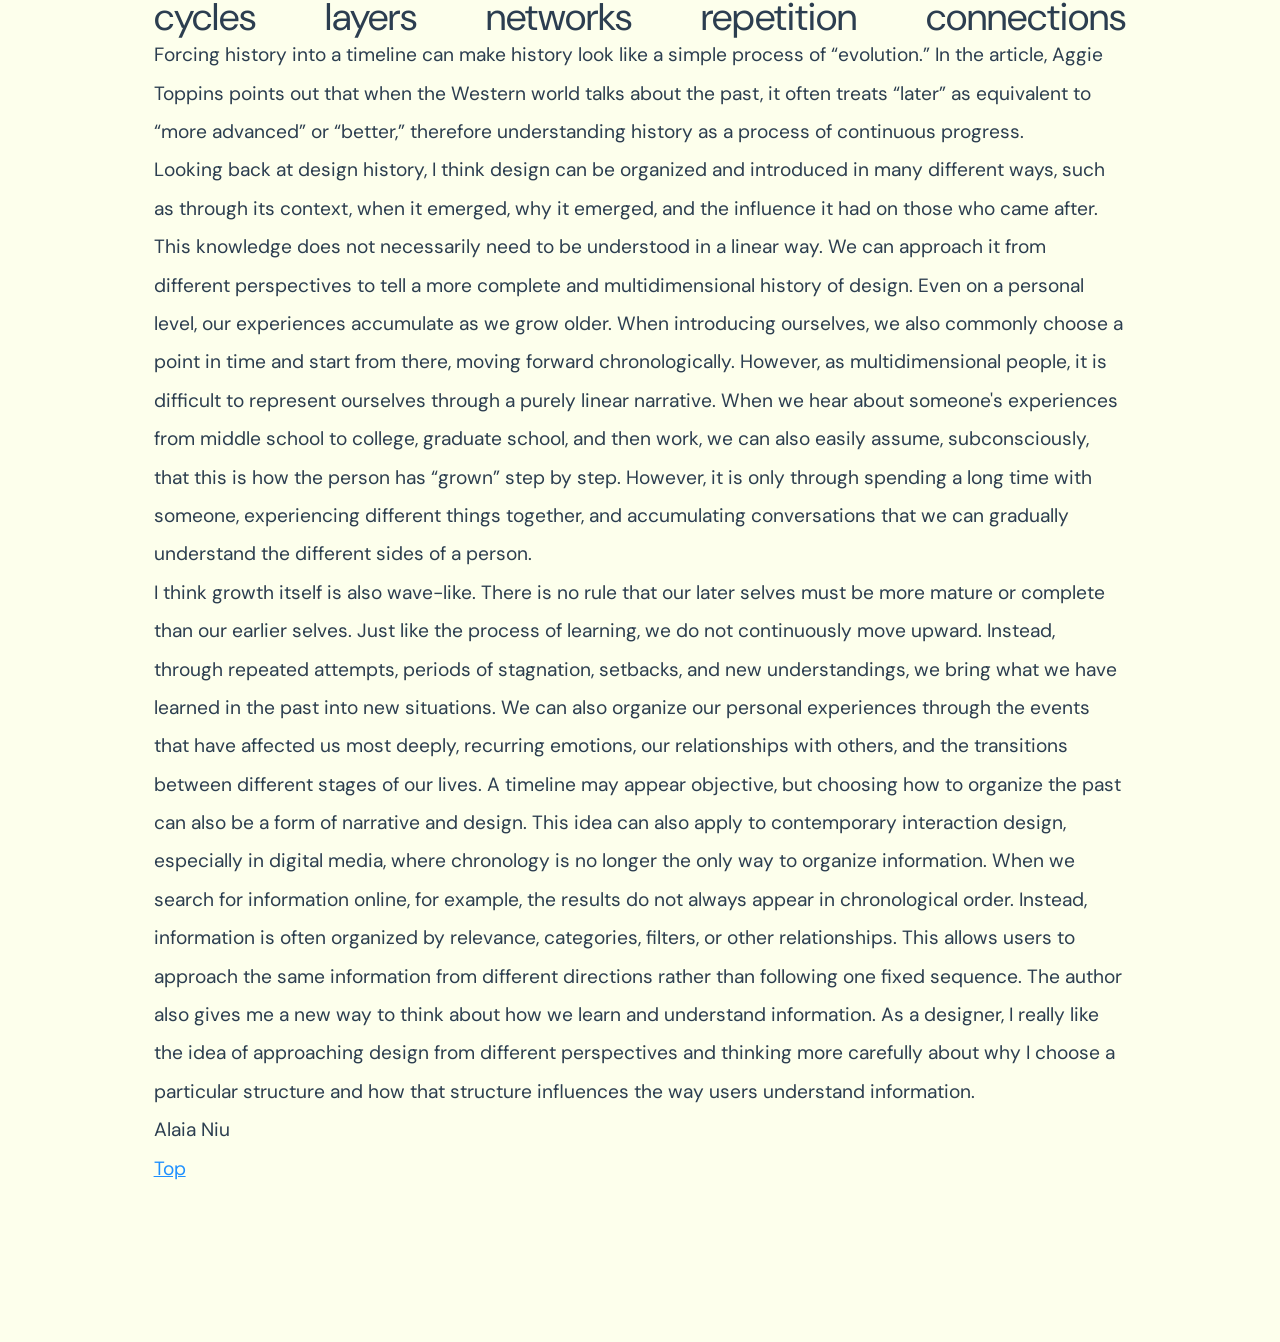
==== commit 6d7dca4e: "update read me" ====
--- a/index.html
+++ b/index.html
@@ -138,10 +138,7 @@
 
 				<article id="response">
 					<header>
-						<hgroup>
 						<h2 class="response-title">Response: Thinking in Layers</h2>
-						<p>Alaia N.</p>
-						</hgroup>
 					</header>
 
 
@@ -164,6 +161,11 @@
 
 					<p>I think growth itself is also wave-like. There is no rule that our later selves must be more mature or complete than our earlier selves. Just like the process of learning, we do not continuously move upward. Instead, through repeated attempts, periods of stagnation, setbacks, and new understandings, we bring what we have learned in the past into new situations. We can also organize our personal experiences through the events that have affected us most deeply, recurring emotions, our relationships with others, and the transitions between different stages of our lives. A timeline may appear objective, but choosing how to organize the past can also be a form of narrative and design. This idea can also apply to contemporary interaction design, especially in digital media, where chronology is no longer the only way to organize information. When we search for information online, for example, the results do not always appear in chronological order. Instead, information is often organized by relevance, categories, filters, or other relationships. This allows users to approach the same information from different directions rather than following one fixed sequence. The author also gives me a new way to think about how we learn and understand information. As a designer, I really like the idea of approaching design from different perspectives and thinking more carefully about why I choose a particular structure and how that structure influences the way users understand information.</p>
 
+					<footer>
+     					<p>Alaia Niu</p>
+						<a id="back-to-top" href="#">Top</a>
+    				</footer>
+
 
 
 				</article>
--- a/Style.css
+++ b/Style.css
@@ -2,7 +2,7 @@
     --color-fg: #2c3e50;
     --color-bg: rgb(253, 255, 236);
 	--color-brand:crimson;
-    --color-accent: firebrick;
+    --color-accent: rgb(247, 156, 201);
 
 	--size-small:1.2rem;
 	--size-medium:2rem;
@@ -27,7 +27,13 @@
 	}
 
 	section{
-		max-inline-size: 40ch;
+		max-inline-size: 100ch;
+	}
+
+	#articlemain,
+	#response {
+  	max-width: 65rem;
+  	margin-inline: auto;
 	}
 
 	section > * + *{
@@ -39,15 +45,23 @@
 		text-align: center;
 		margin: 3rem;
 	}
-
+/* 检查必要性这个clamp */
 	.article-header h1 {
 		font-size: clamp(2.5rem,5rem);
+	}
+
+	.article-title {
+	  color: var(--color-fg);
+	}
+
+		.Mark {
+  		color: var(--color-brand);
 	}
 
 
 	.subtitle{
 		font-size: 1rem;
-		color: hotpink;
+		color: var(--color-accent);
 		margin-top: 1.5rem;
 	}
 
@@ -68,11 +82,12 @@
 
 	h1{
 		font-size: 1rem;
+		line-height: 3rem;
 		font-weight: 100;
 	}
 
 	h2{
-		font-size: 5rem;
+		font-size: 4.5rem;
 		font-weight: 700;
 		color: crimson;
 	}
@@ -80,16 +95,14 @@
 	h3{
 		font-size: 3rem;
 		color: crimson;
-		margin-block: var(--size-large)var(--size-medium);
+		margin-block: var(--size--large)var(--size-small);
 	}
 
 	h4{
 		font-size: medium;
 	}
 
-	.Mark {
-  		color: crimson;
-	}
+
 
 	.time{
 		display: flex;
@@ -109,7 +122,7 @@
 
 	em{
 		font-style: italic;
-		color: hotpink;
+		color: var(--color-accent);
 	}
 
 	.highlights {
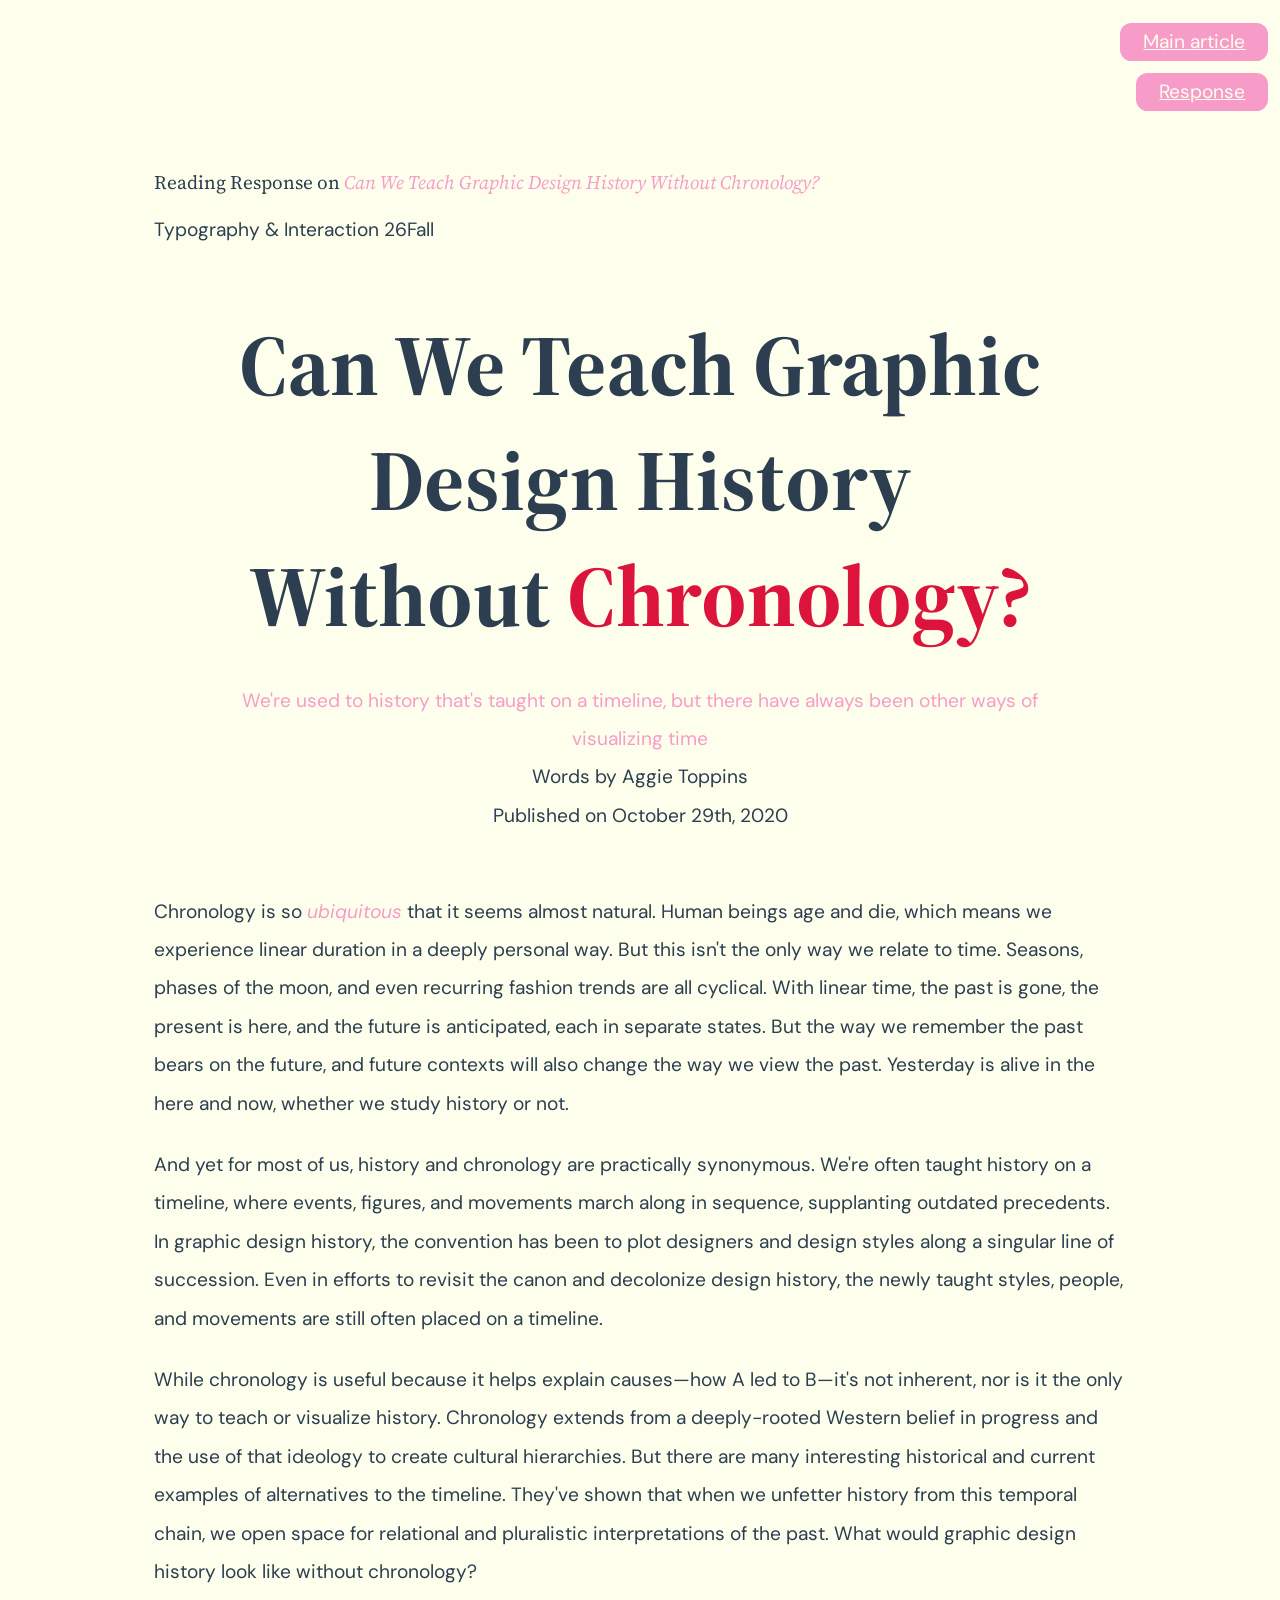
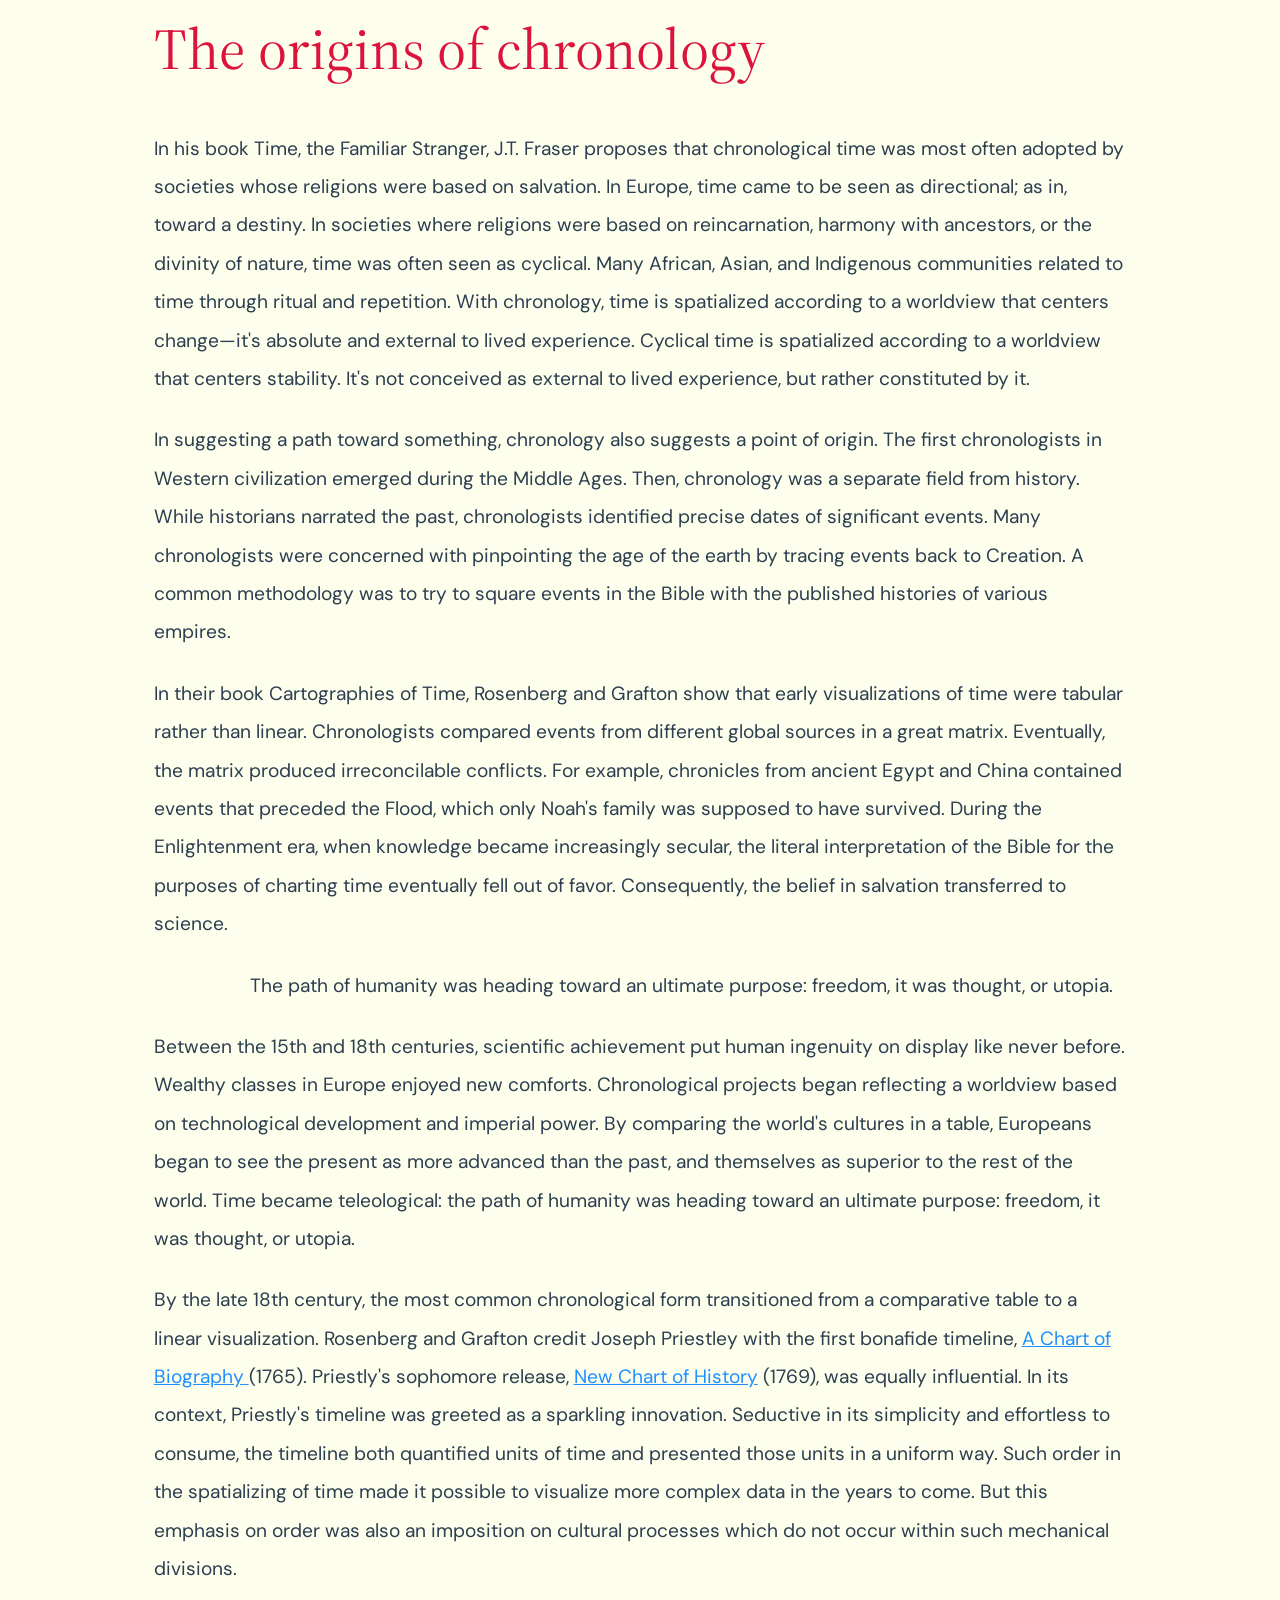
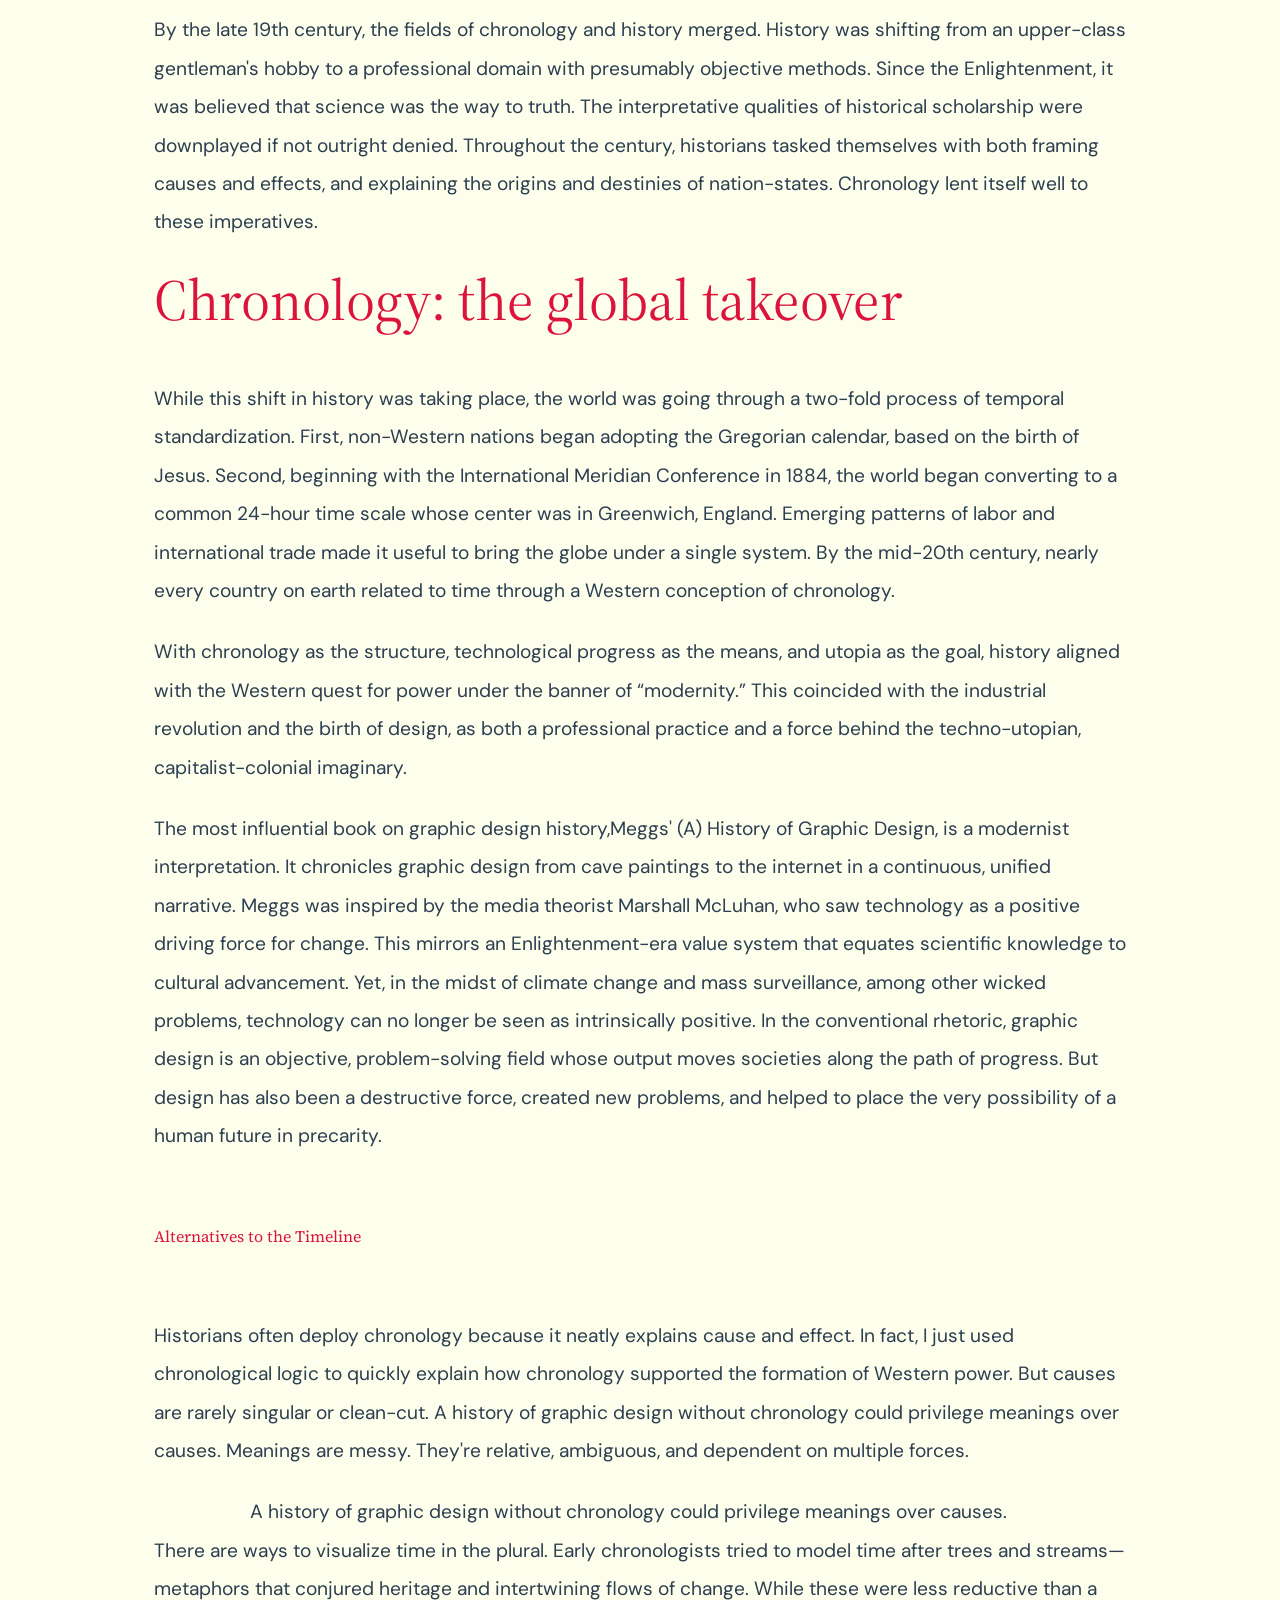
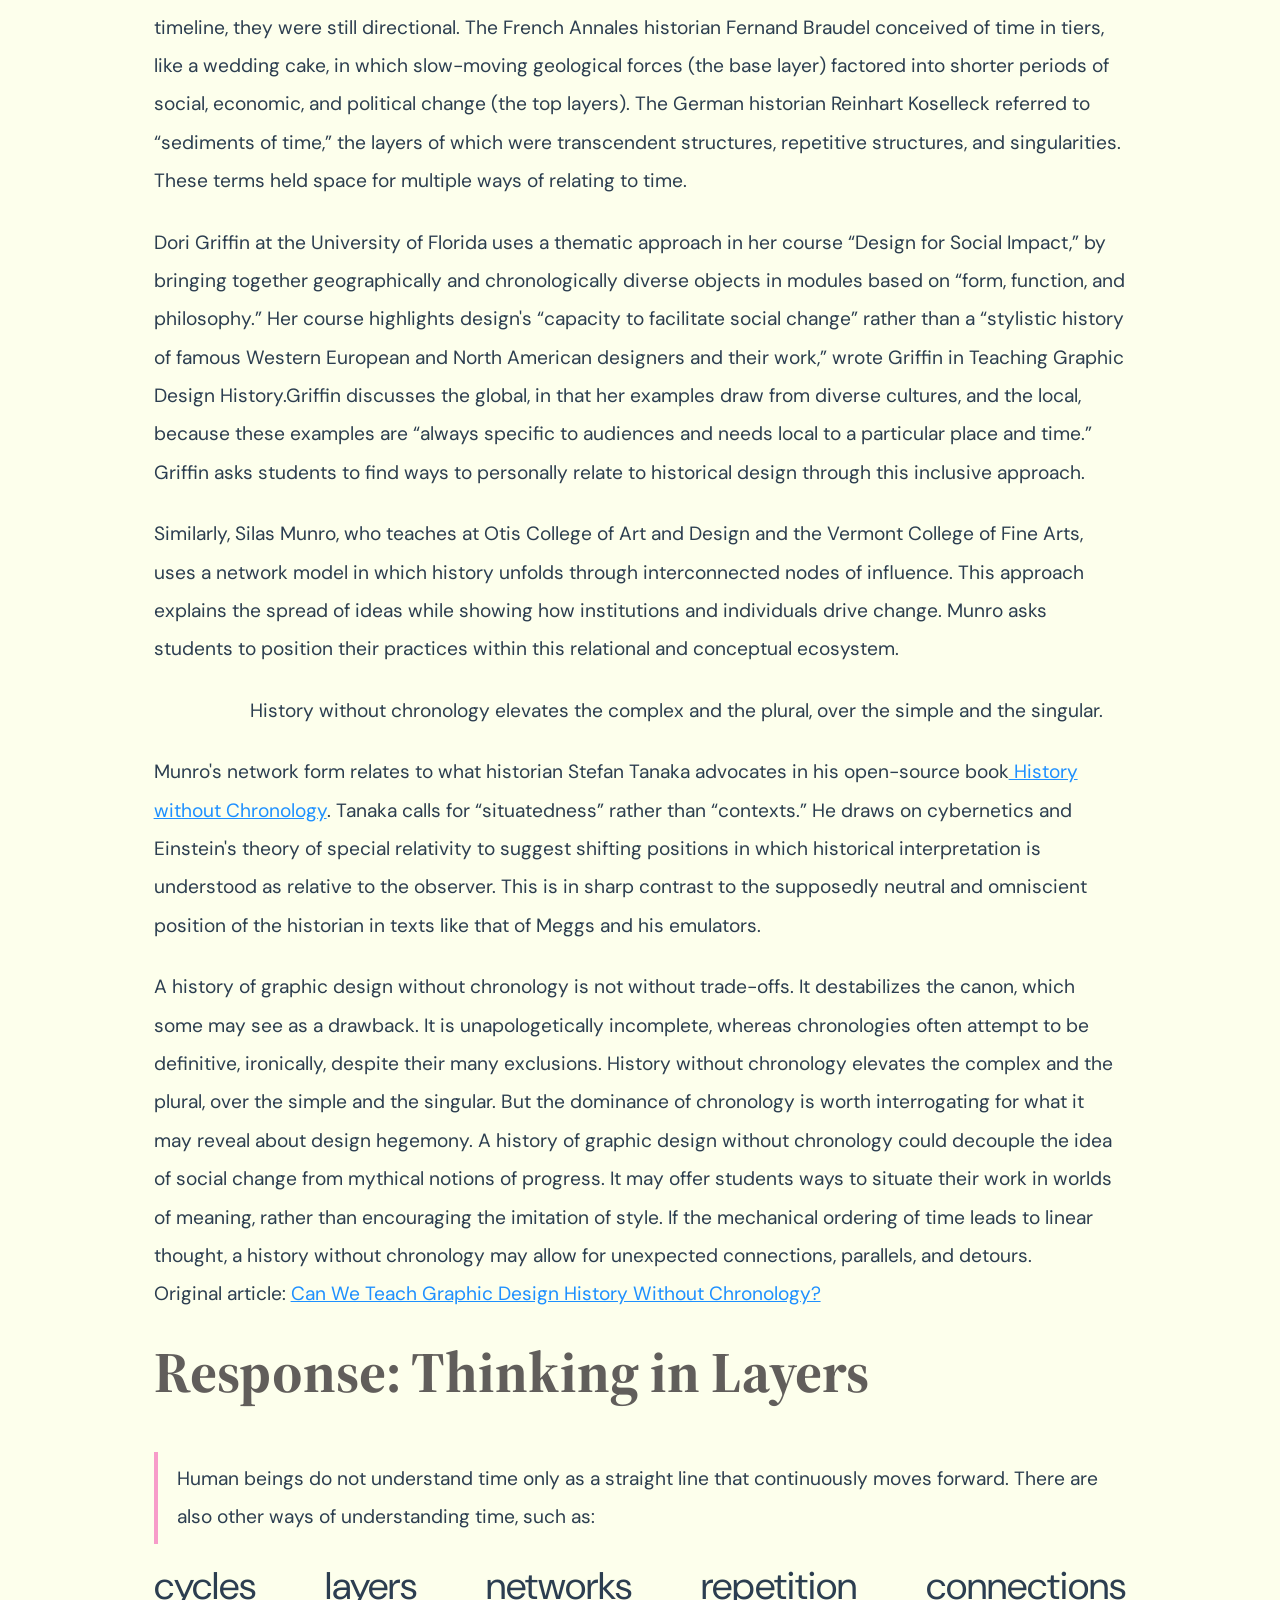
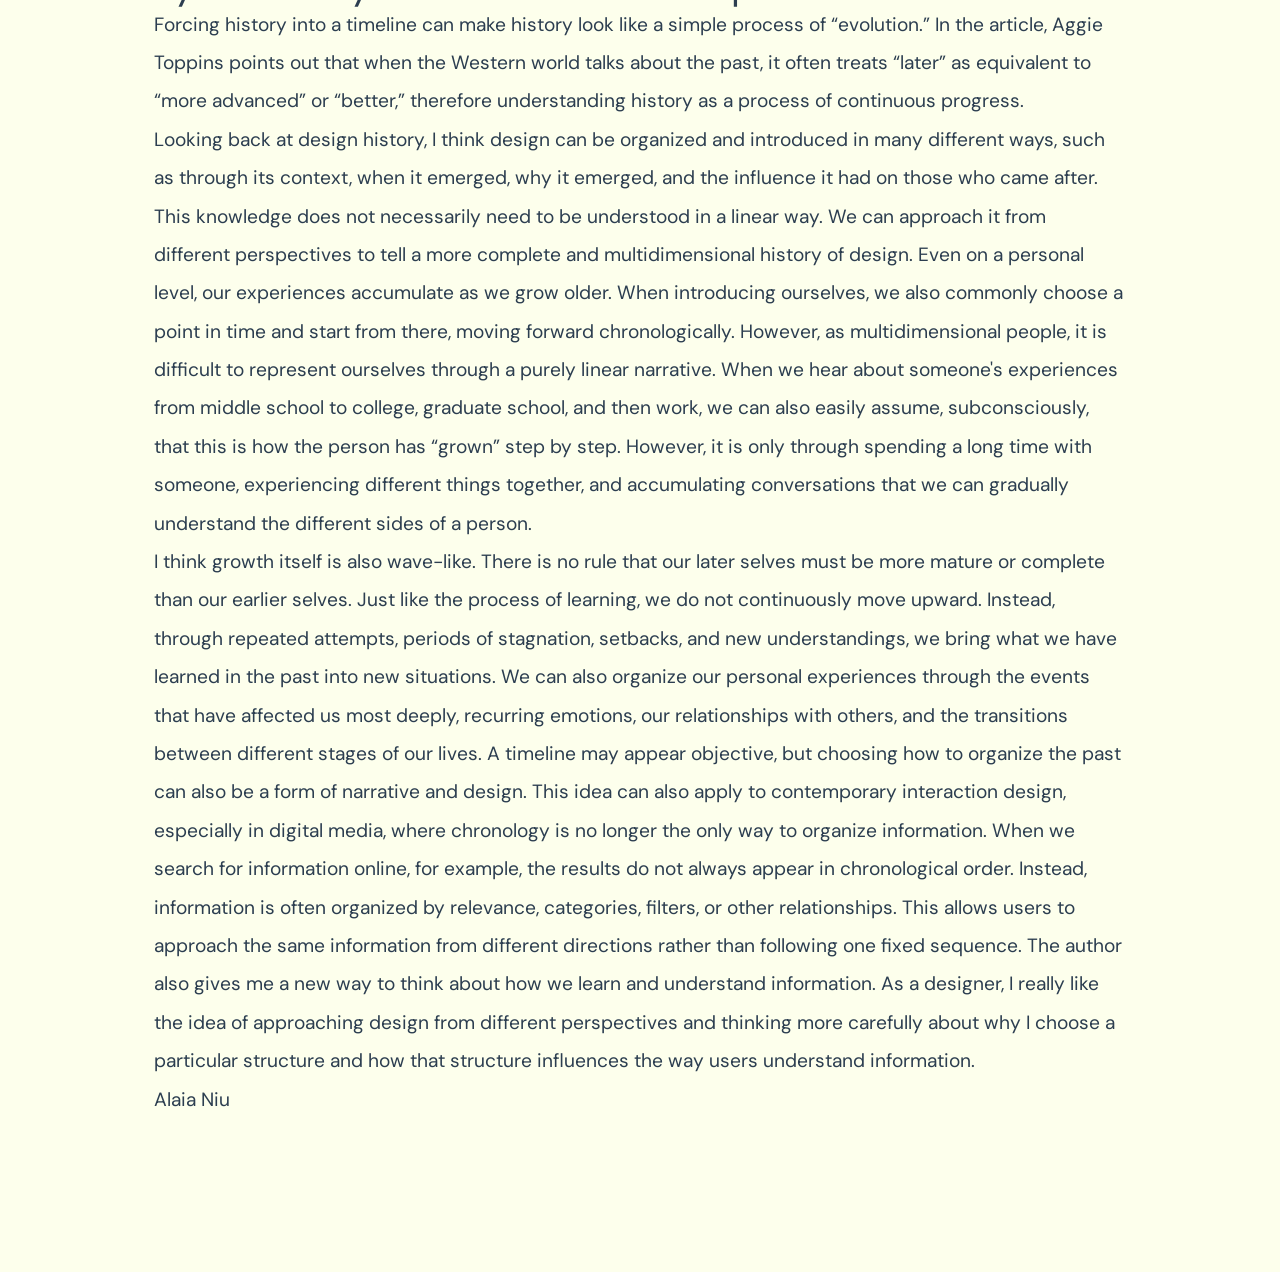
==== commit 62c4f602: "fix sum" ====
--- a/index.html
+++ b/index.html
@@ -10,18 +10,18 @@
 		<link href="https://fonts.googleapis.com/css2?family=DM+Sans:wght@100..1000&family=Source+Serif+4:wght@200..900&display=swap" rel="stylesheet">
 		<link href="reset.css" rel="stylesheet">
 		<link href="Style.css" rel="stylesheet">
-
-
 	</head>
 
 	<body>
 	<!-- body of the article  -->
-		<header>
+		<header class="site-header">
 			<hgroup>
-				<h1>Thoughts on <em>Can We Teach Graphic Design History Without Chronology?</em></h1>
+				<h1>
+					Reading Response on <em>Can We Teach Graphic Design History Without Chronology?</em>
+				</h1>
 				<p>Typography & Interaction 26Fall</p>
 			</hgroup>
-			<nav>
+			<nav: class="corner-nav">
 				<ul>
 					<li>
 						<a href="#articlemain">Main article</a>
@@ -163,7 +163,6 @@
 
 					<footer>
      					<p>Alaia Niu</p>
-						<a id="back-to-top" href="#">Top</a>
     				</footer>
 
 
--- a/Style.css
+++ b/Style.css
@@ -4,6 +4,7 @@
 	--color-brand:crimson;
     --color-accent: rgb(247, 156, 201);
 
+	--size-supersmall:0.6rem;
 	--size-small:1.2rem;
 	--size-medium:2rem;
 	--size-large:8rem;
@@ -21,6 +22,13 @@
 	line-height: 2rem;
 }
 
+	
+	#articlemain,
+	#response {
+  	max-width: 55rem;
+  	margin-inline: auto;
+	}
+
 	body {
 		padding: var(--size-large);
 		background-color: var(--color-bg);
@@ -28,12 +36,6 @@
 
 	section{
 		max-inline-size: 100ch;
-	}
-
-	#articlemain,
-	#response {
-  	max-width: 65rem;
-  	margin-inline: auto;
 	}
 
 	section > * + *{
@@ -81,20 +83,19 @@
 	}
 
 	h1{
+		color:var(--color-fg);
 		font-size: 1rem;
 		line-height: 3rem;
-		font-weight: 100;
+		font: weight 200px;;
 	}
 
 	h2{
 		font-size: 4.5rem;
-		font-weight: 700;
-		color: crimson;
+		font-weight: 700
 	}
 
 	h3{
 		font-size: 3rem;
-		color: crimson;
 		margin-block: var(--size--large)var(--size-small);
 	}
 
@@ -127,18 +128,48 @@
 
 	.highlights {
   		color:azure;
-  		background-color: rgb(103, 181, 254);
+  		background-color: transparent;
+		color: var(--color-fg);
+		border-inline-start: 0.25rem solid var(--color-accent);
 		padding: 0.4rem 1rem;
+		margin-block: var(--size-small);
+	}
 
-		em{
-			color: blue;
-			font-weight: 300;
-		}
+	.time{
+		font-weight: 400;
 	}
 
 
-	--base-type{
+	.corner-nav{
+		position: fixed;
+		/* stick at the same place */
+		inset-block-start:var(--size-small);
+		inset-inline-end: var(--size-supersmall);
+		margin: 0;
+		padding: 0;
 
 	}
 
+	.corner-nav ul {
+  	margin: 0;
+  	padding: 0;
+	}
 
+	/* three nav link (li) */
+	.corner-nav a{
+		display: block;
+		background-color: var(--color-accent);
+		color: var(--color-bg);
+		inline-size: max-content;
+		margin-inline-start: auto;
+		padding-inline: var(--size-small);
+		border-radius: var(--size-supersmall);
+	}
+
+	.corner-nav li+li{
+		margin-block-start: var(--size-supersmall)
+	}
+
+
+
+
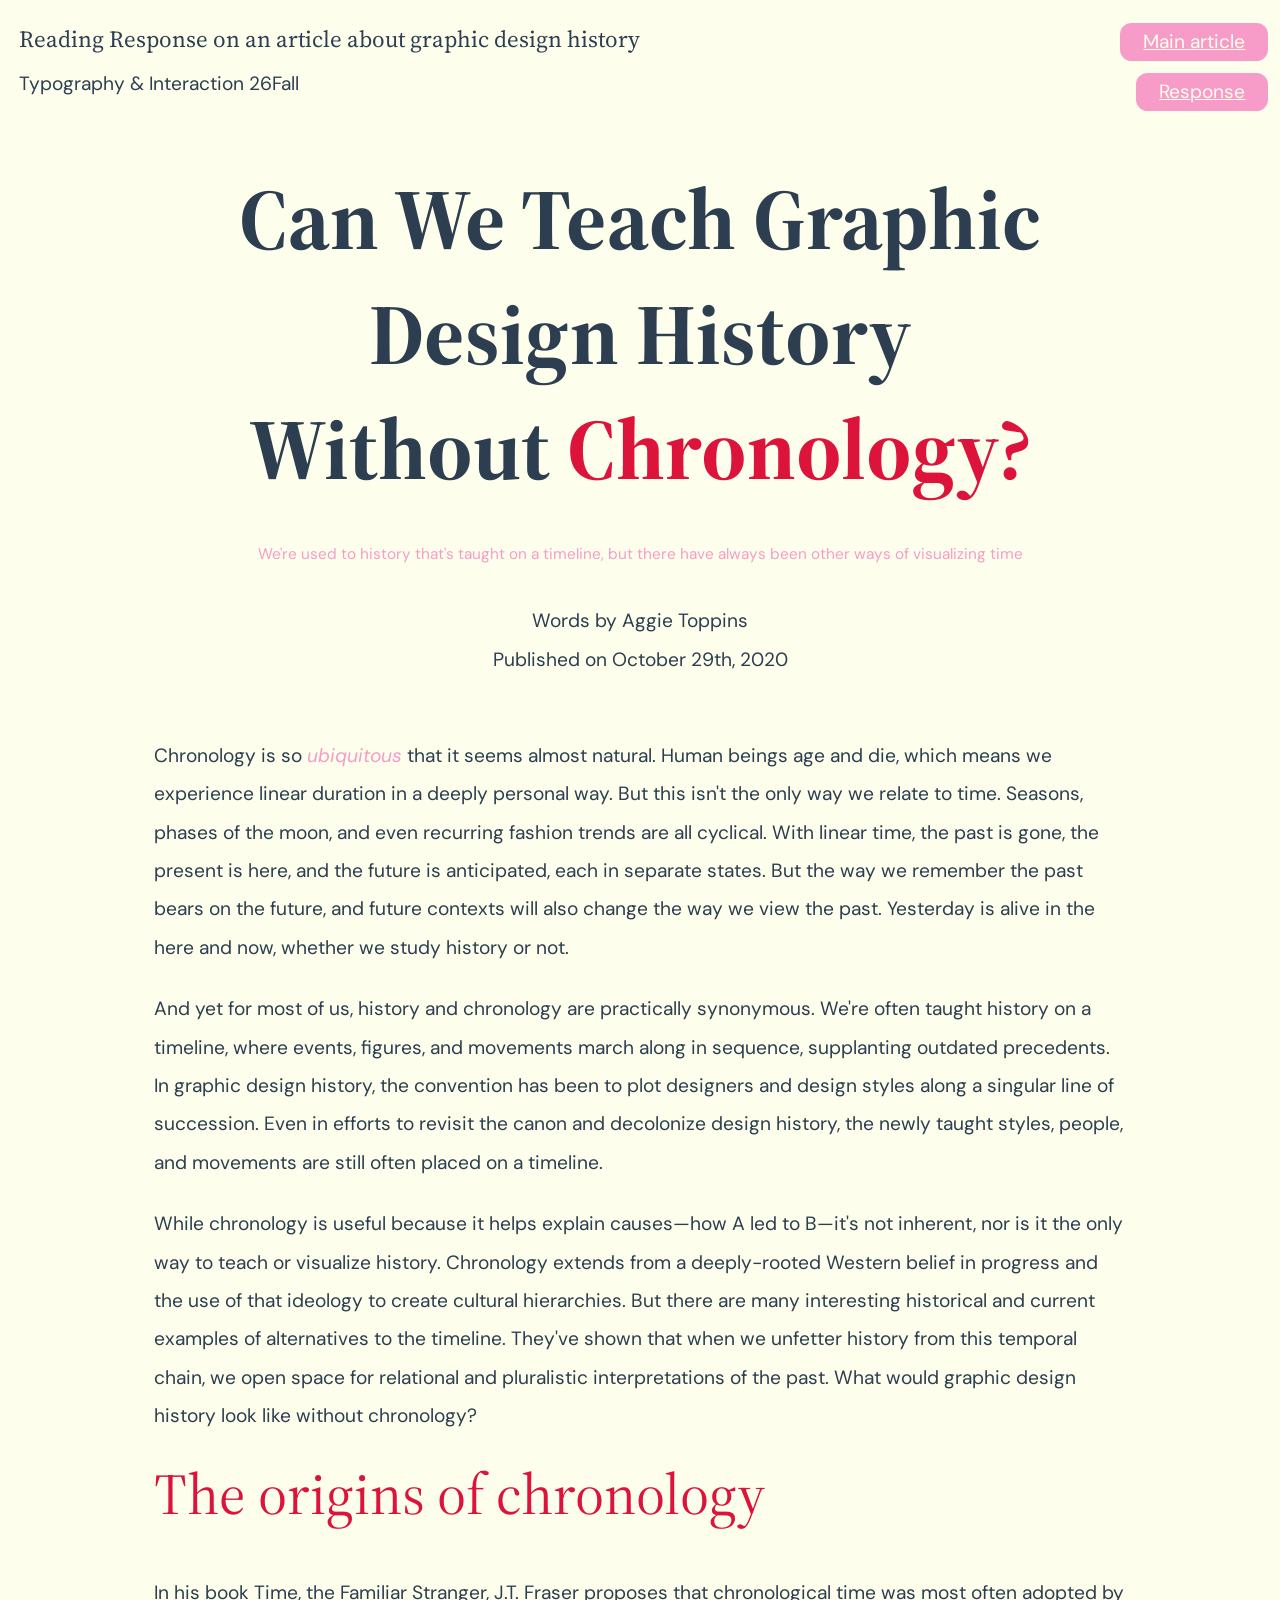
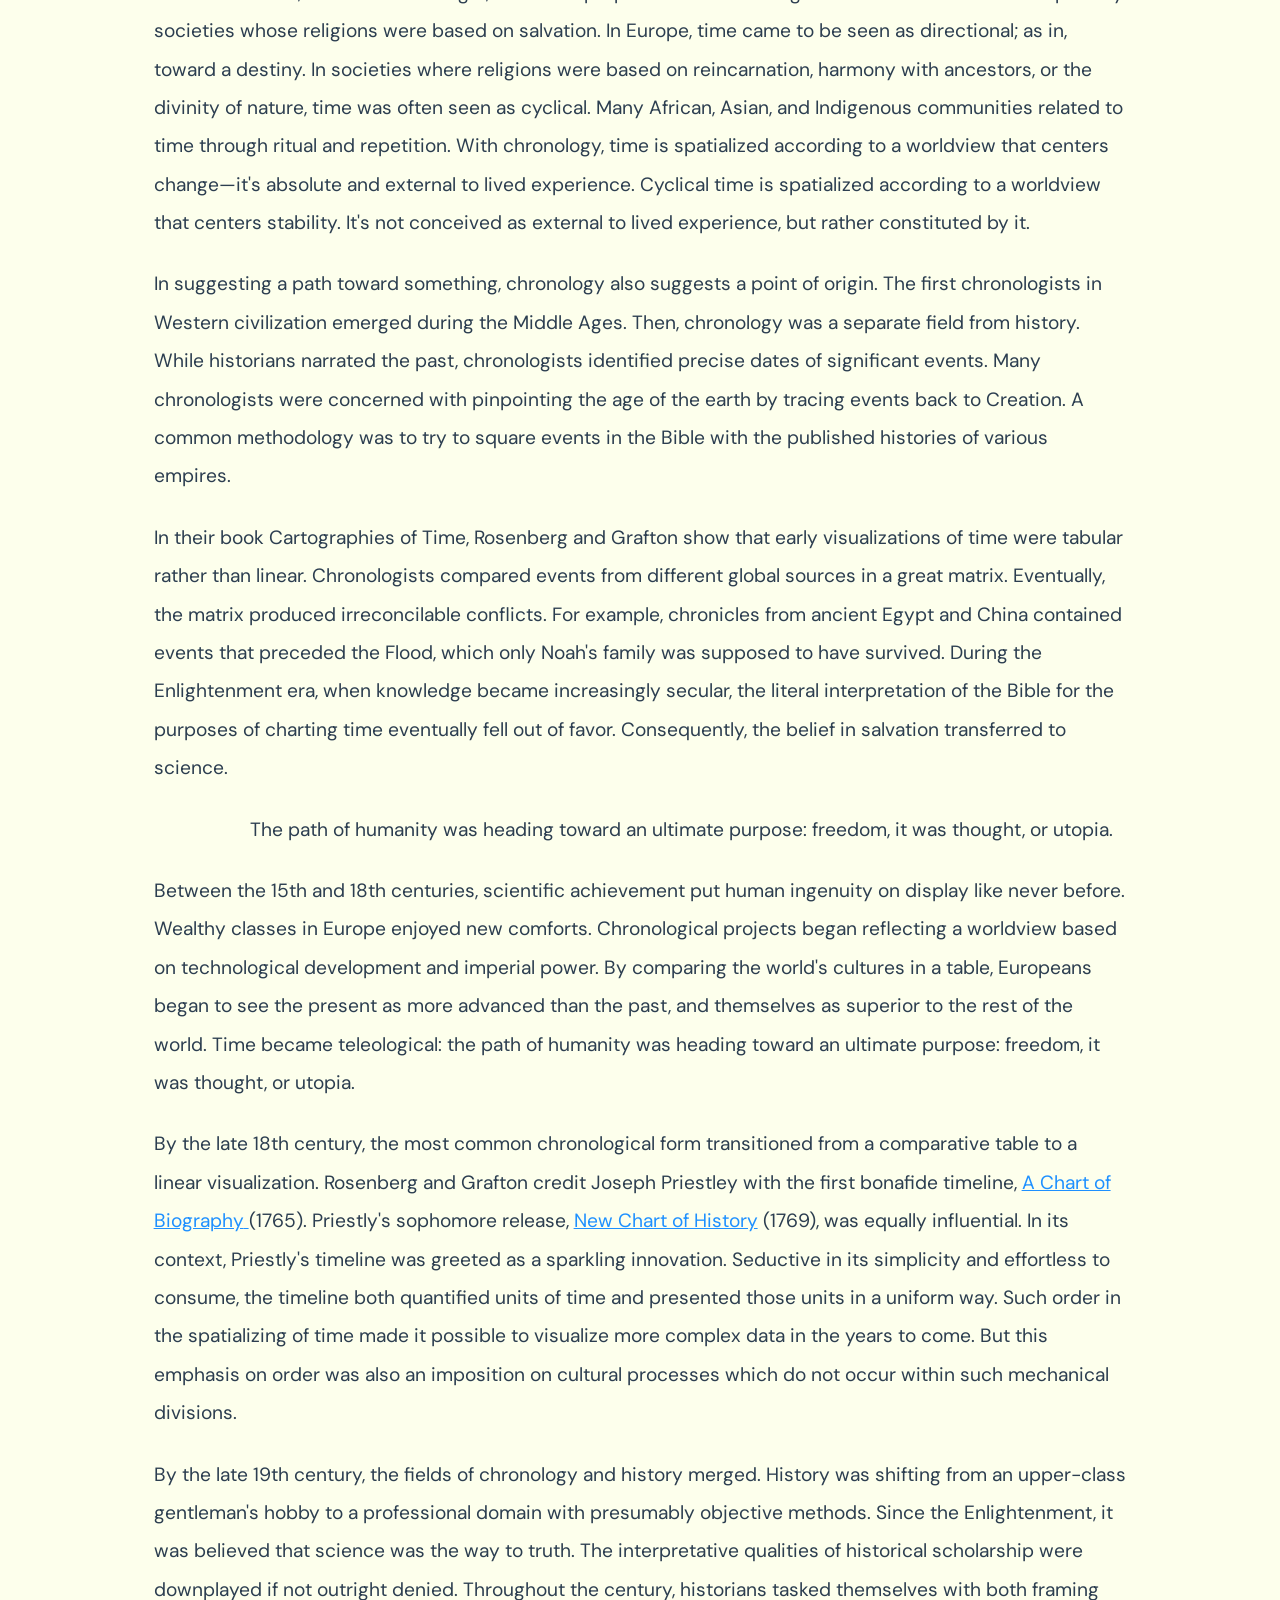
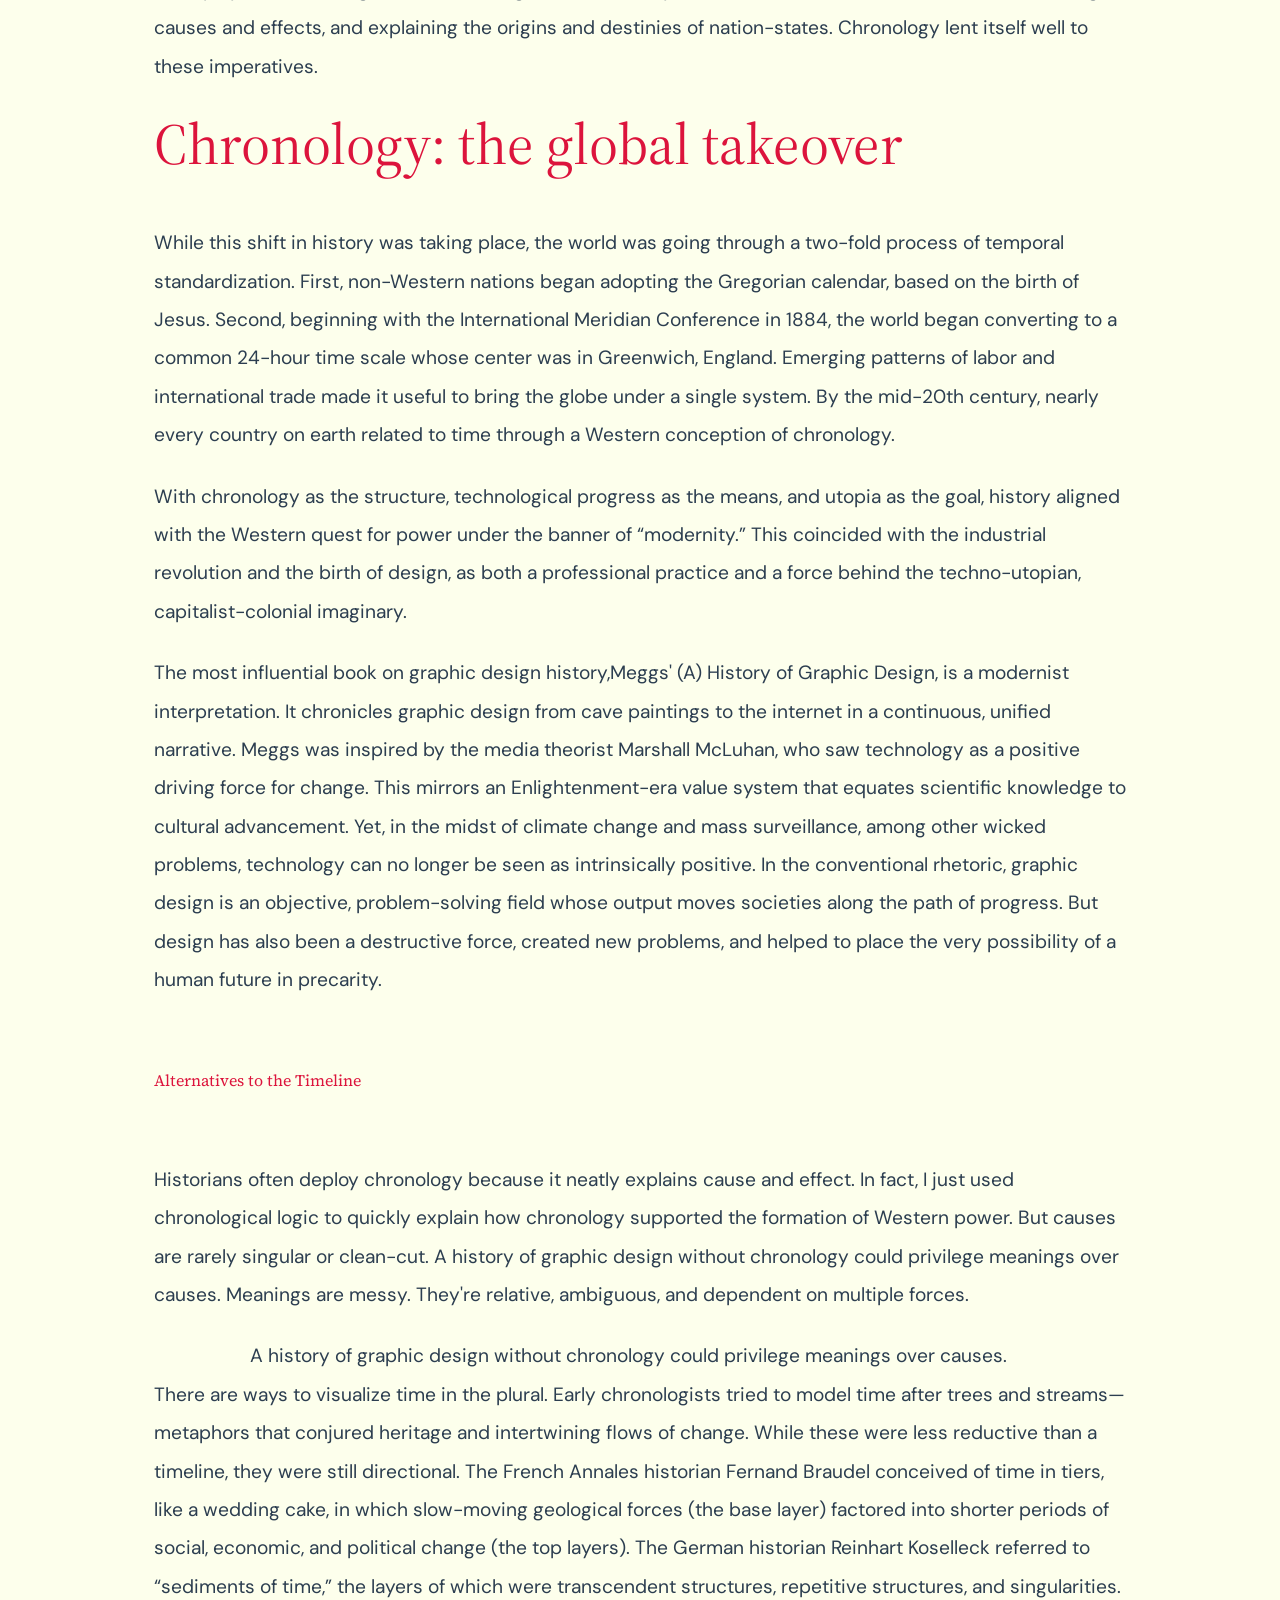
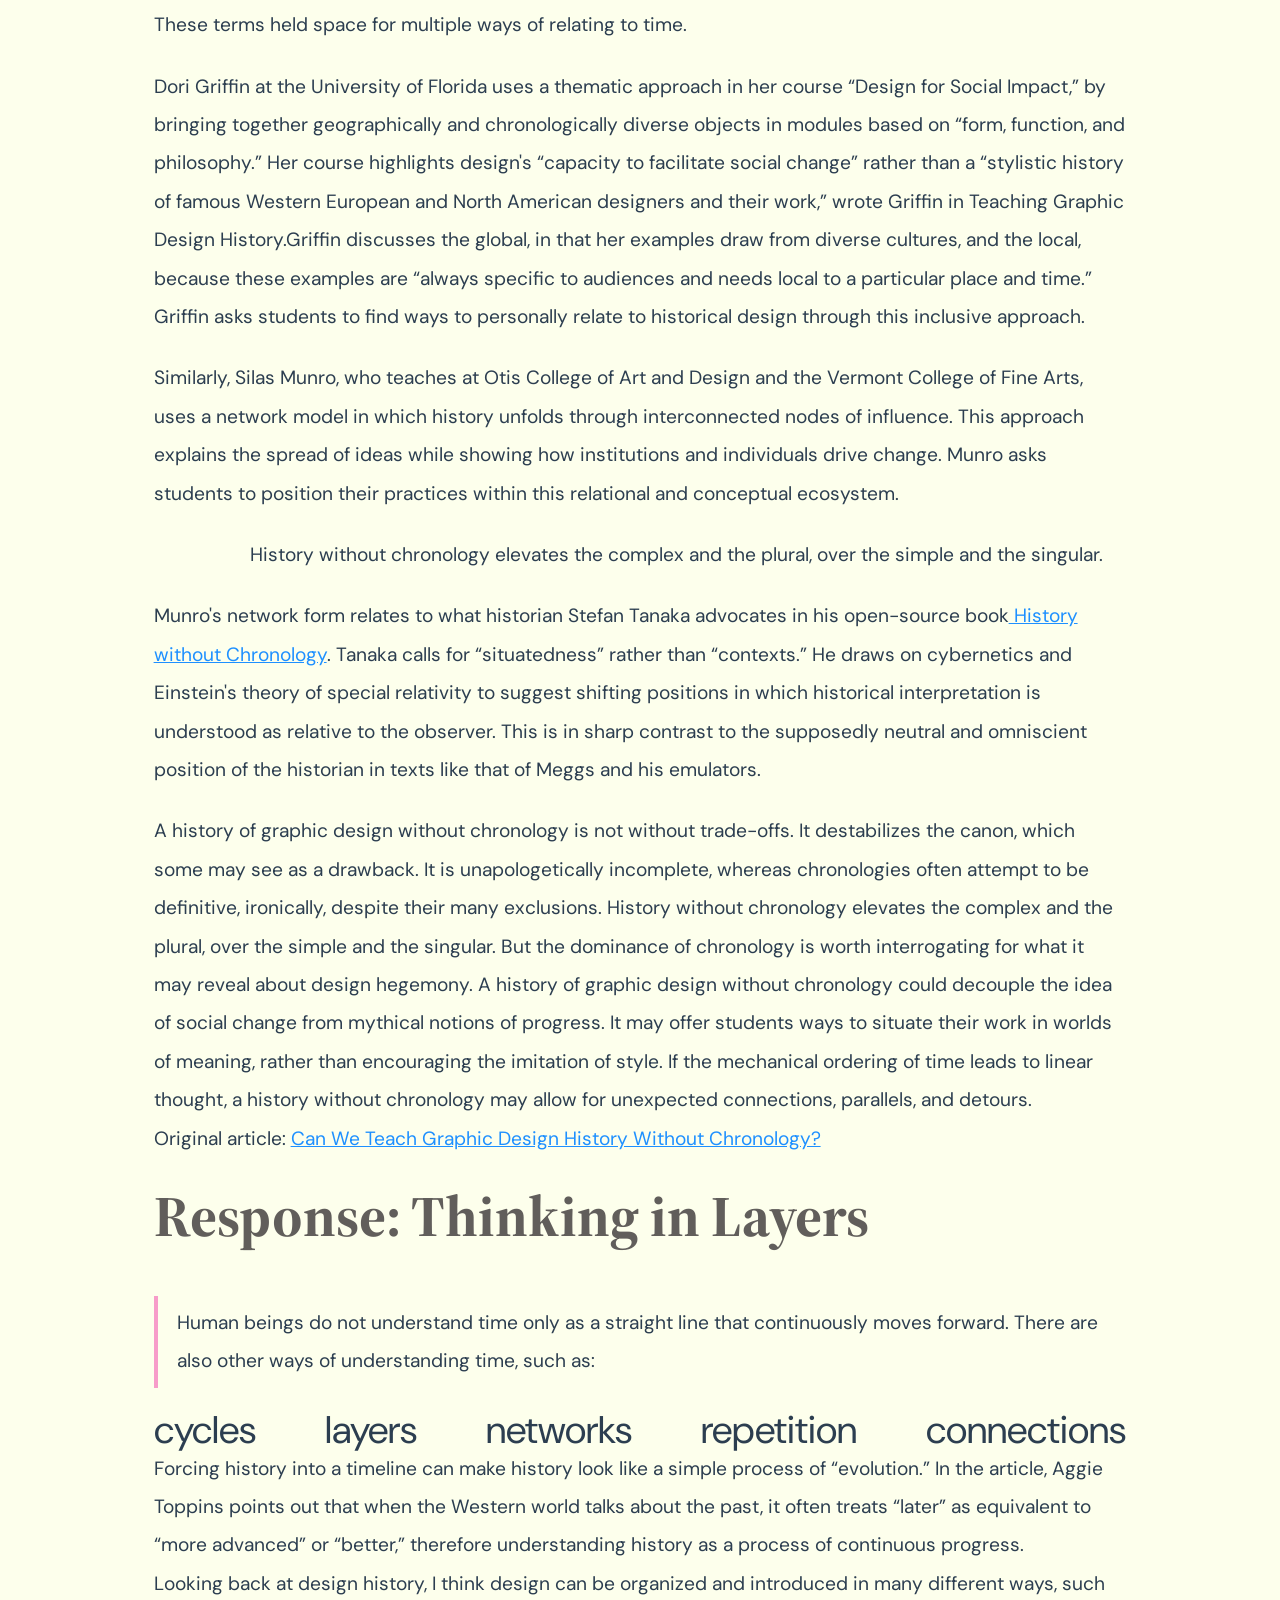
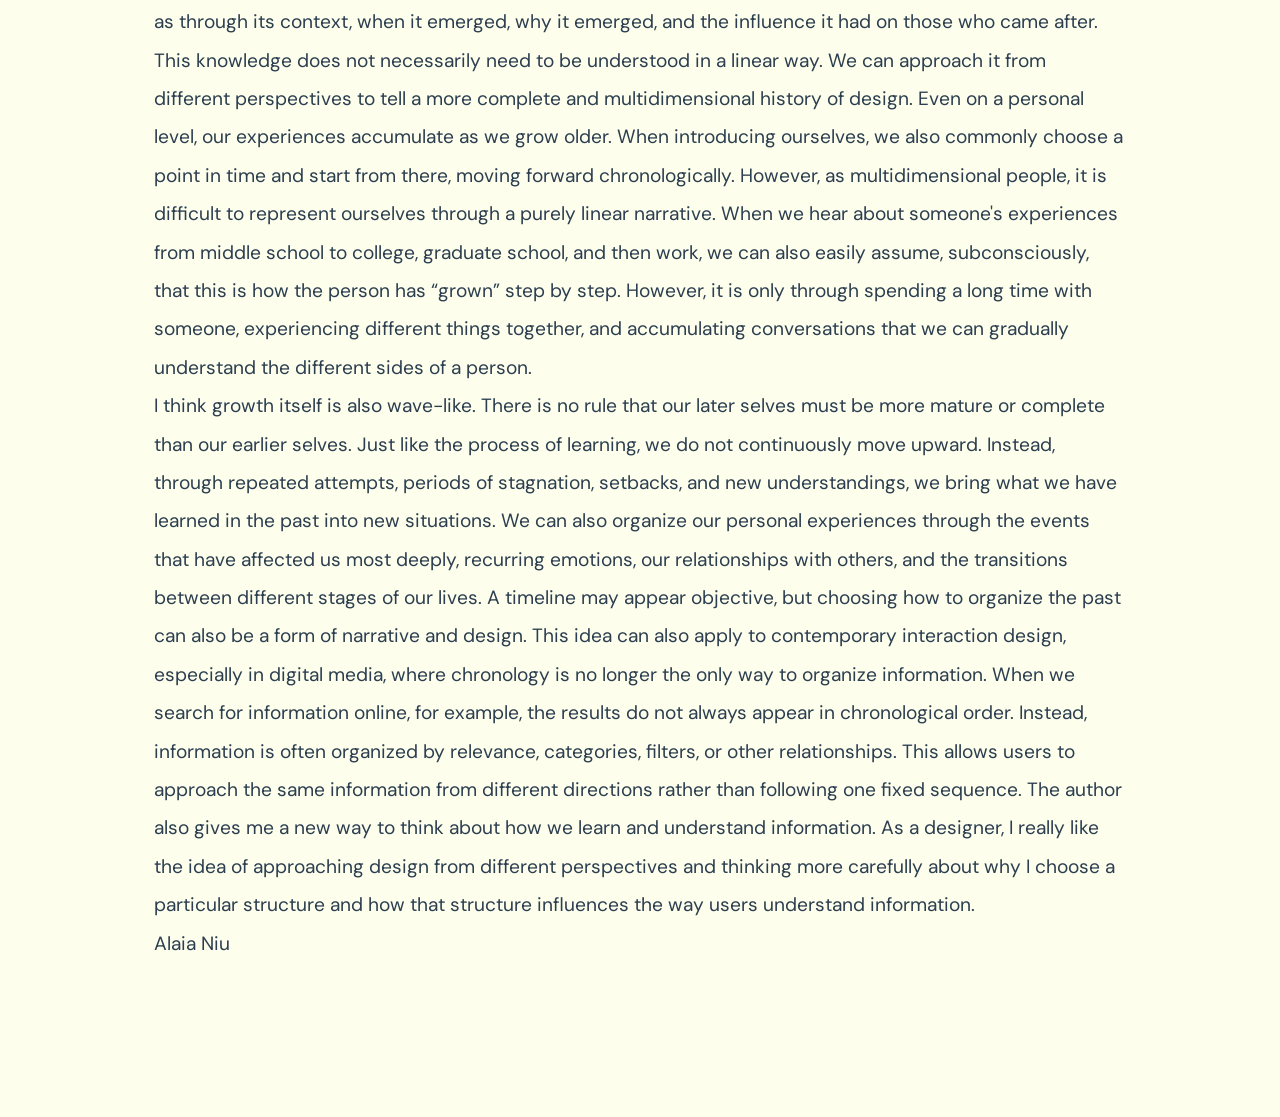
==== commit 5a19634a: "style change" ====
--- a/index.html
+++ b/index.html
@@ -17,7 +17,8 @@
 		<header class="site-header">
 			<hgroup>
 				<h1>
-					Reading Response on <em>Can We Teach Graphic Design History Without Chronology?</em>
+					Reading Response on an article about graphic design history
+					</span>
 				</h1>
 				<p>Typography & Interaction 26Fall</p>
 			</hgroup>
--- a/Style.css
+++ b/Style.css
@@ -22,15 +22,31 @@
 	line-height: 2rem;
 }
 
-	
+
 	#articlemain,
 	#response {
   	max-width: 55rem;
   	margin-inline: auto;
 	}
 
+	.site-header {
+  	margin-inline-start: calc(-1 * var(--size-large));
+  	padding-inline: 1rem;
+		}
+
+	.site-header h1 {
+	font-size: var(--size-small);
+	line-height: 1.4;
+	margin-block: 0 0.5rem;
+	}
+
+	.site-header p {
+	margin: 0;
+	}
+
 	body {
 		padding: var(--size-large);
+		padding-block-start: var(--size-small);
 		background-color: var(--color-bg);
 	}
 
@@ -62,9 +78,10 @@
 
 
 	.subtitle{
-		font-size: 1rem;
+		font-size: 0.8rem;
 		color: var(--color-accent);
 		margin-top: 1.5rem;
+		margin-bottom: 1.5rem;
 	}
 
 	.pull-quote{
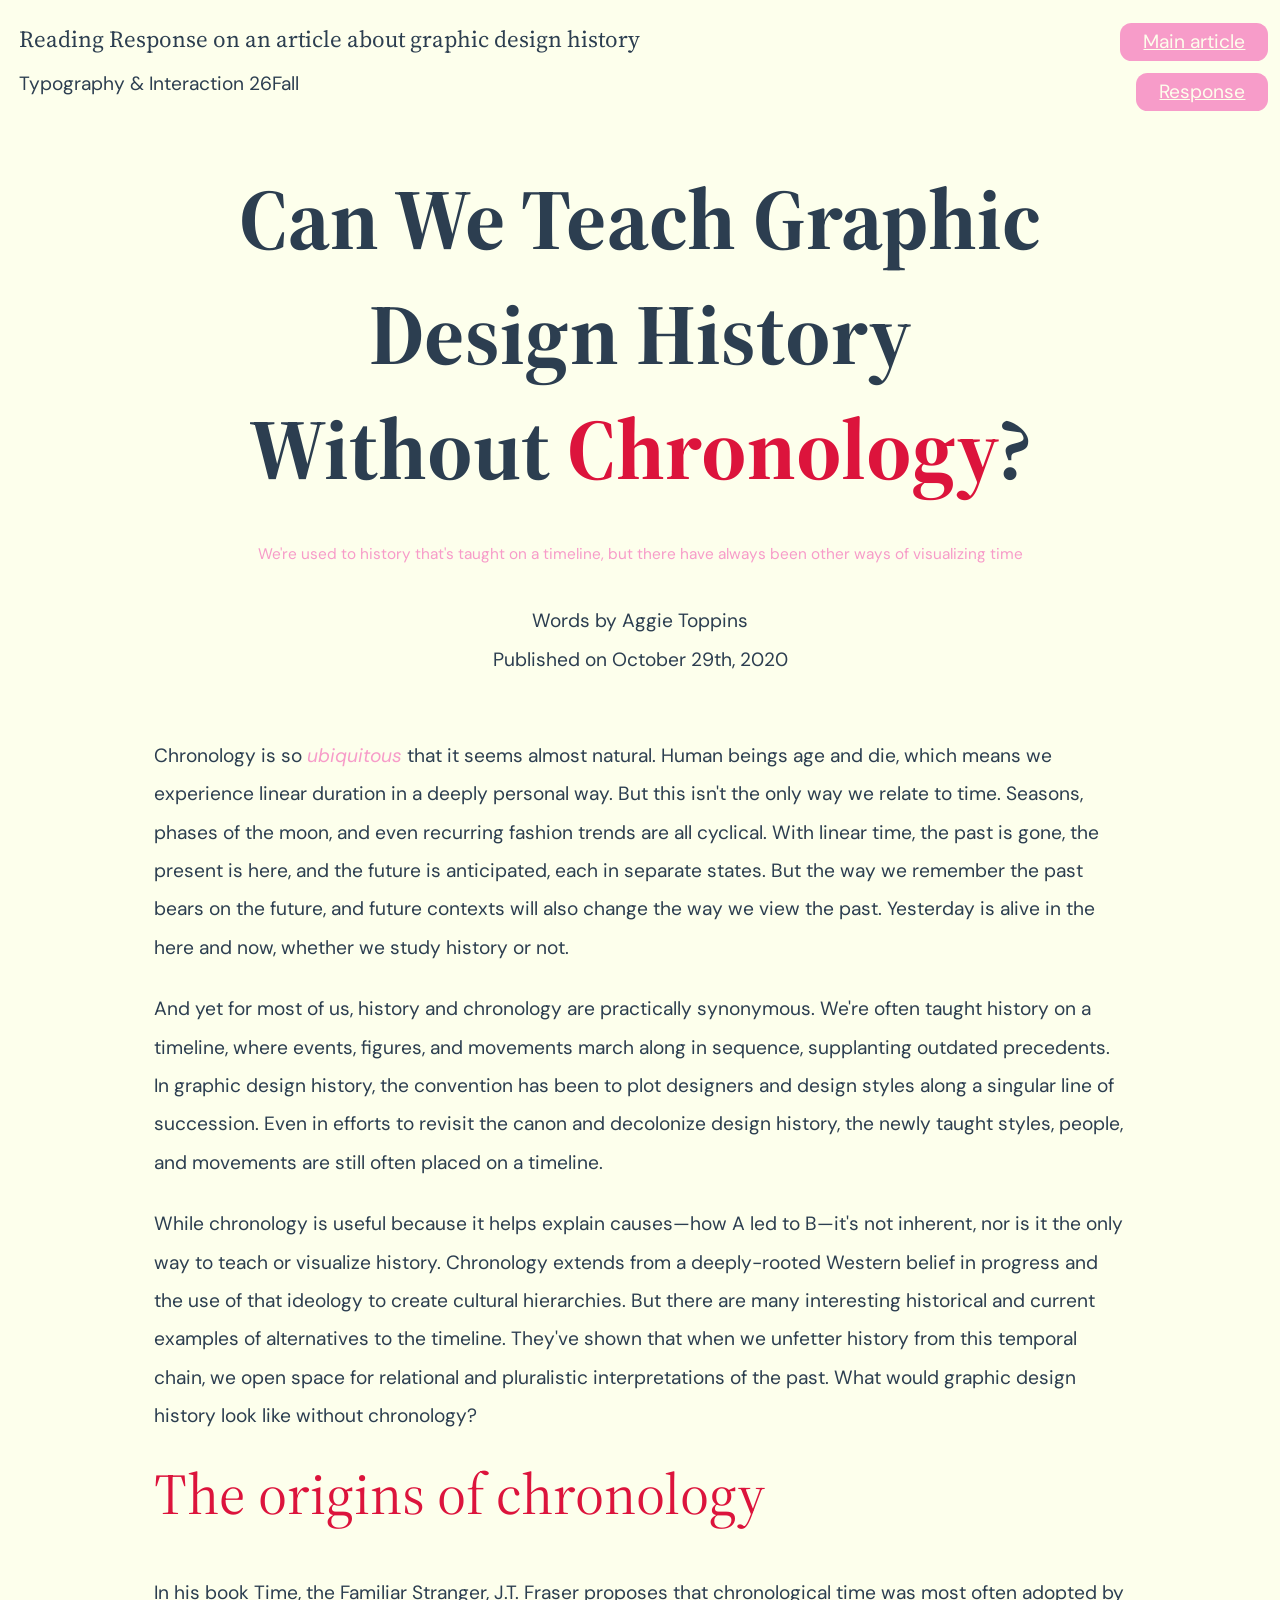
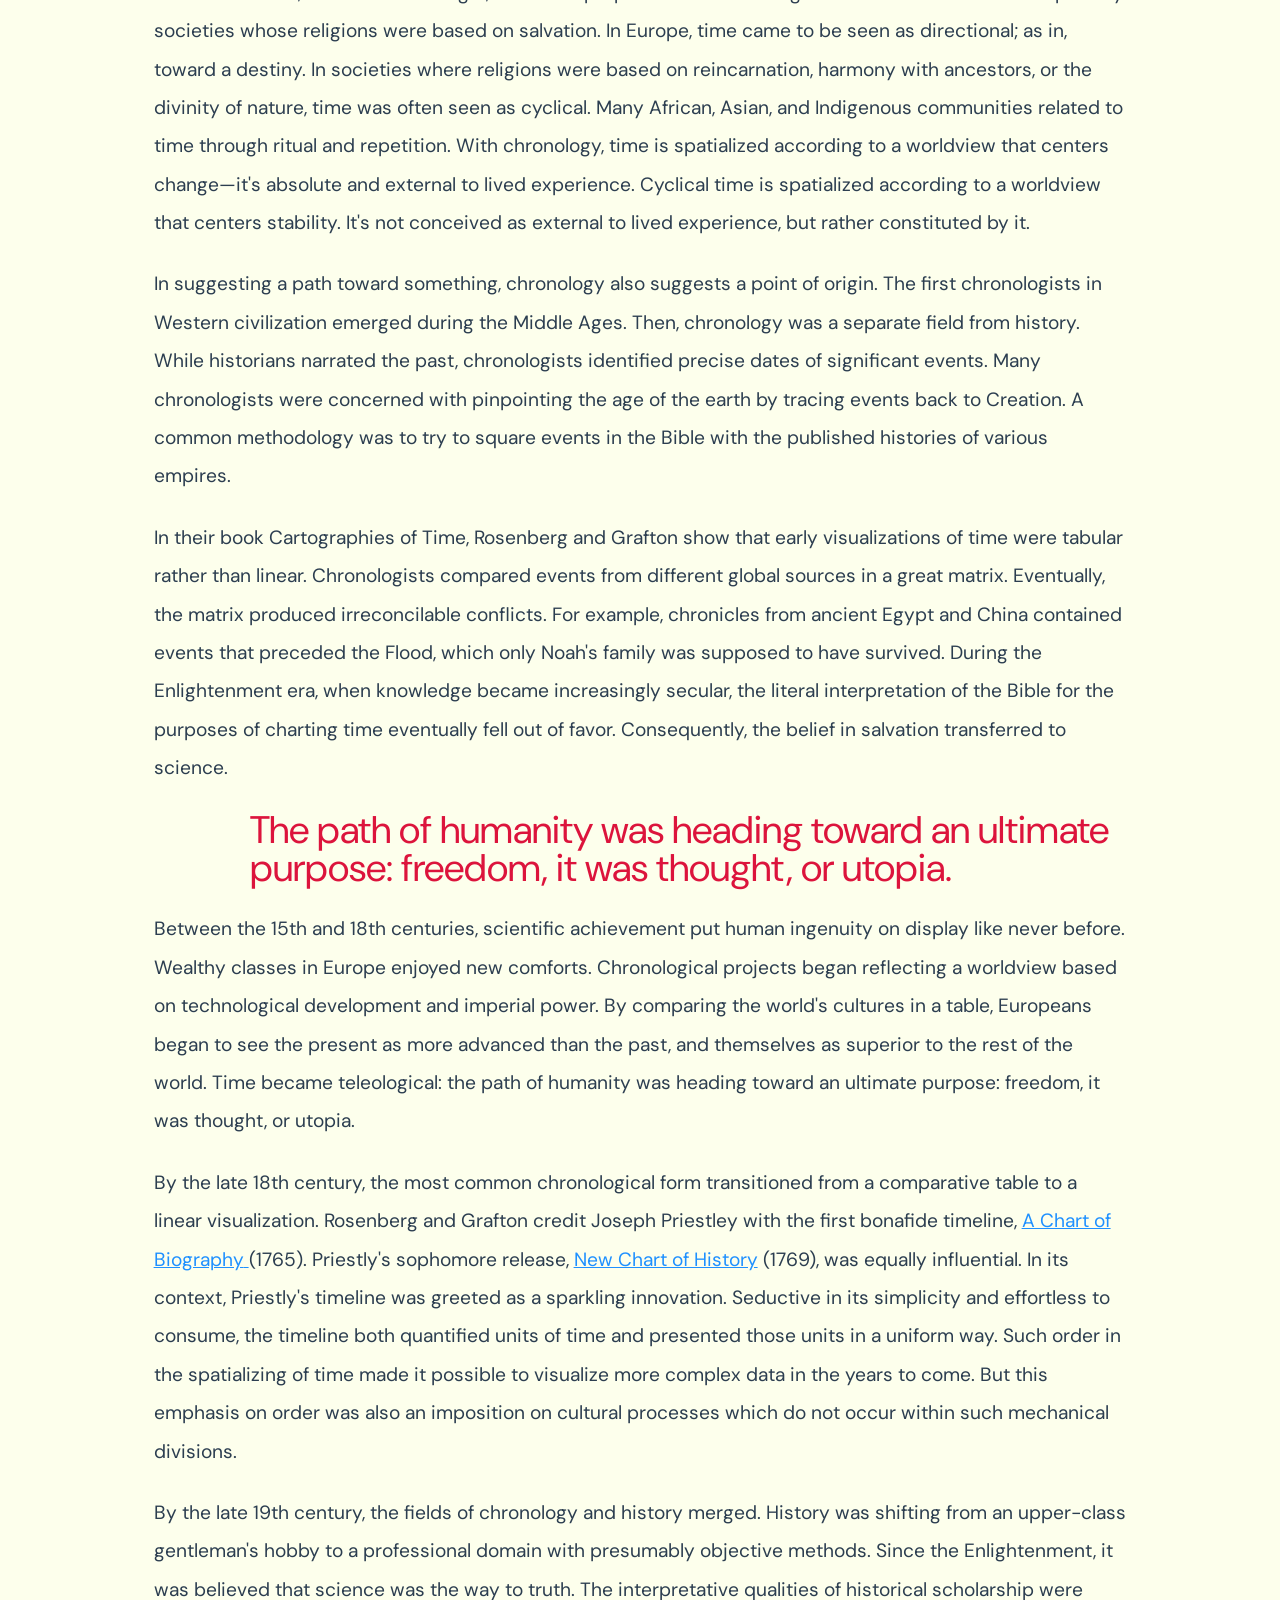
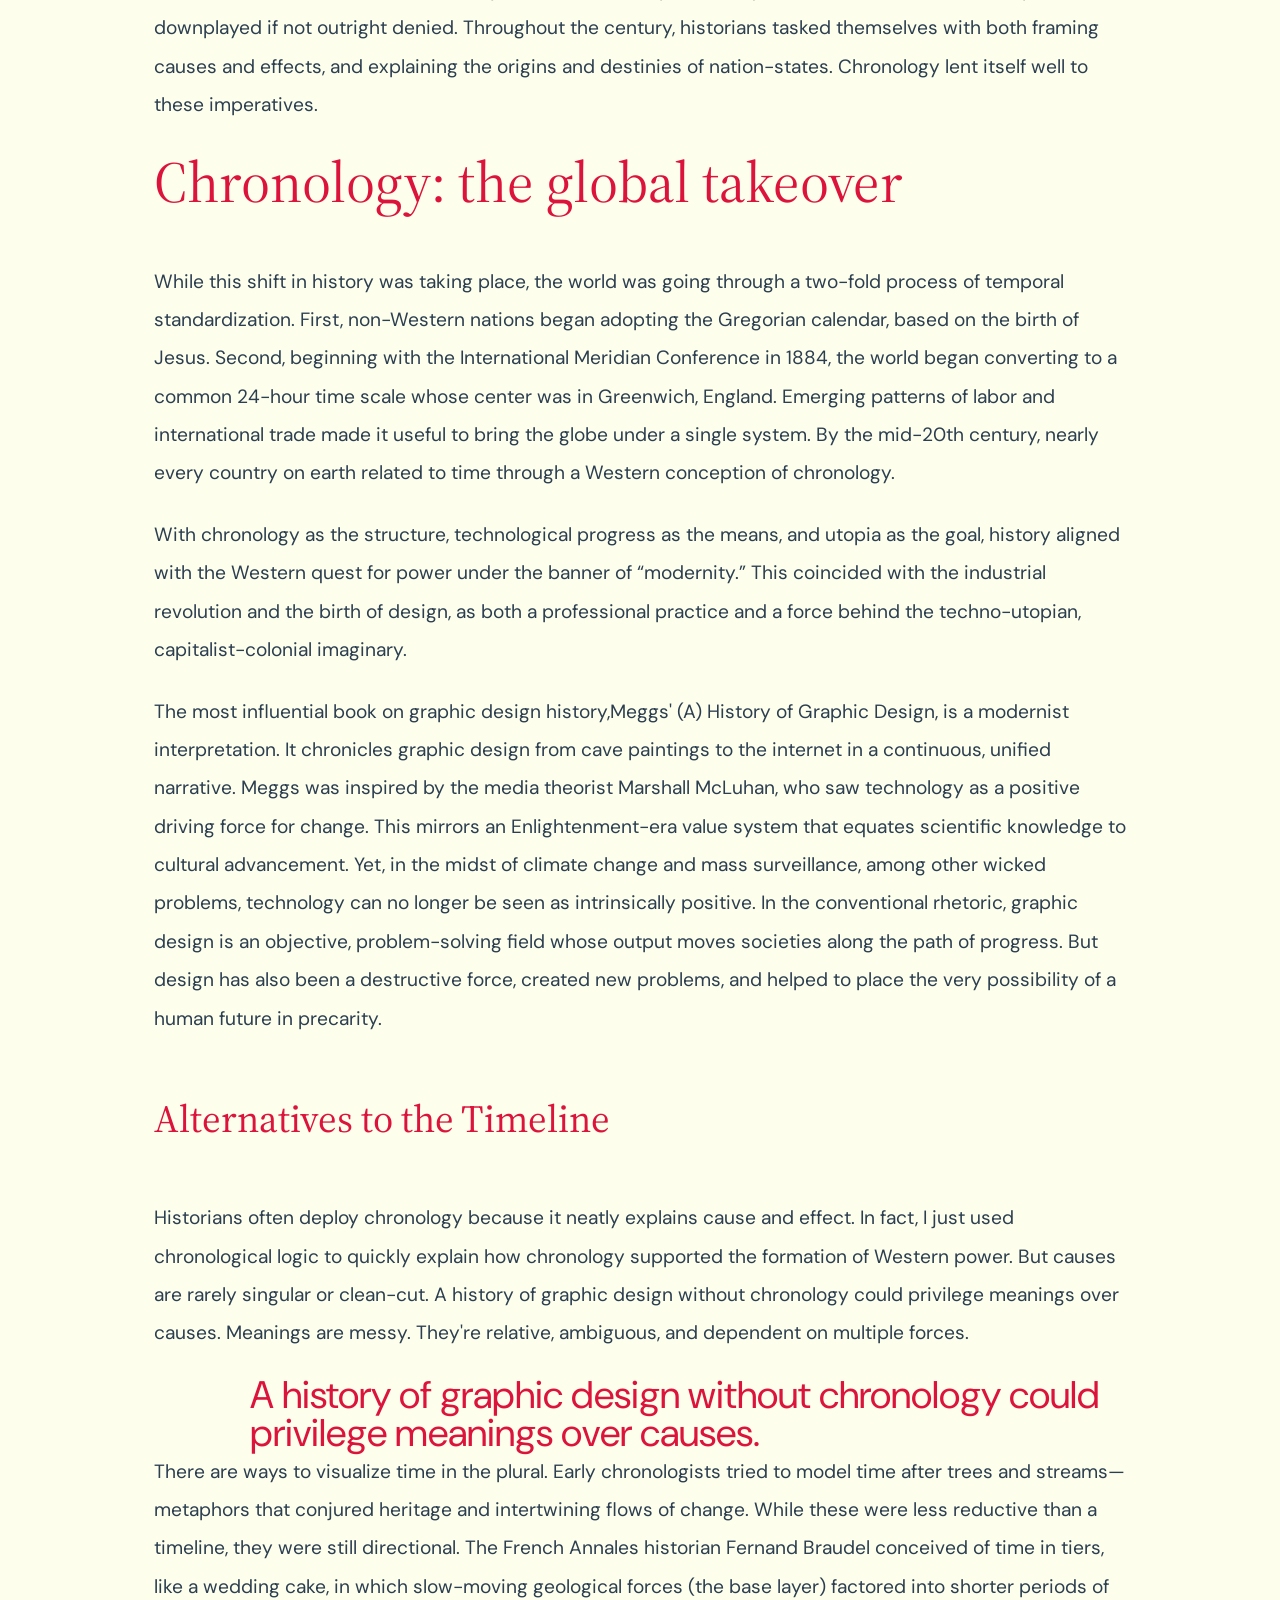
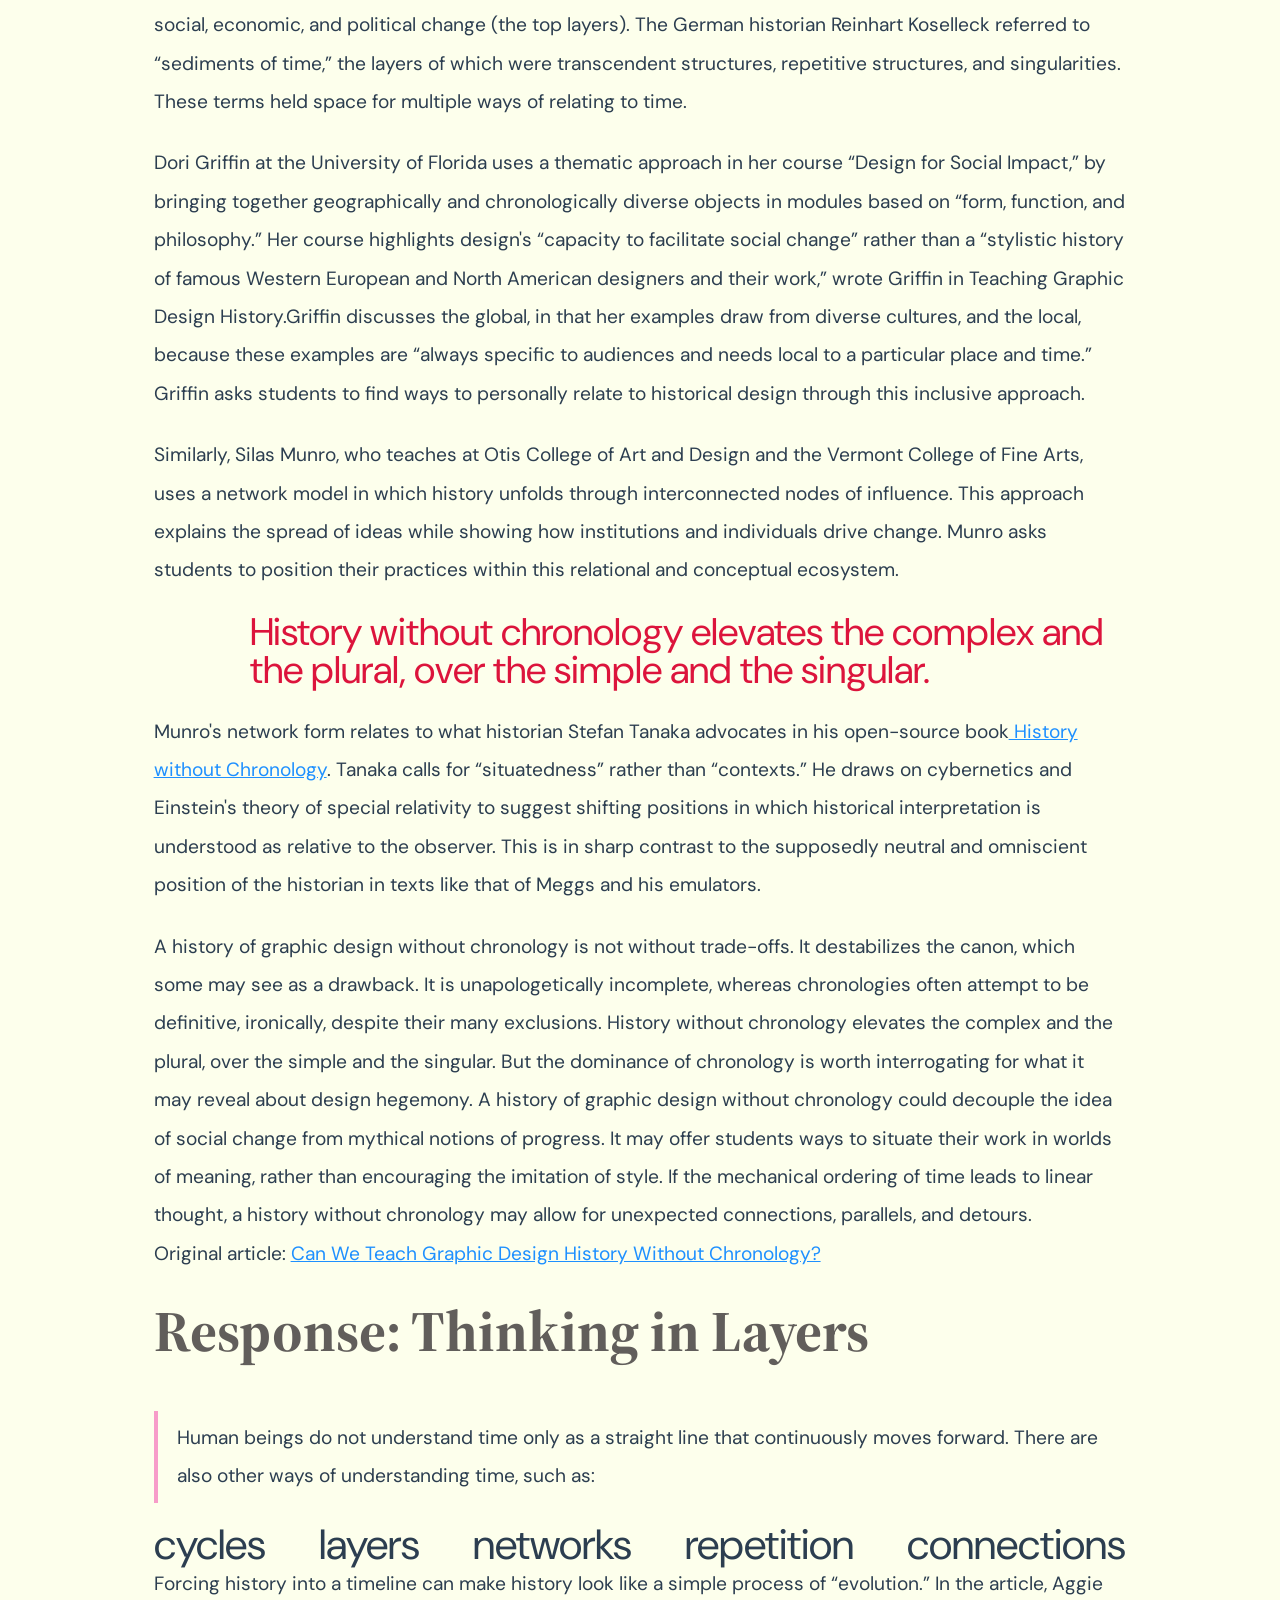
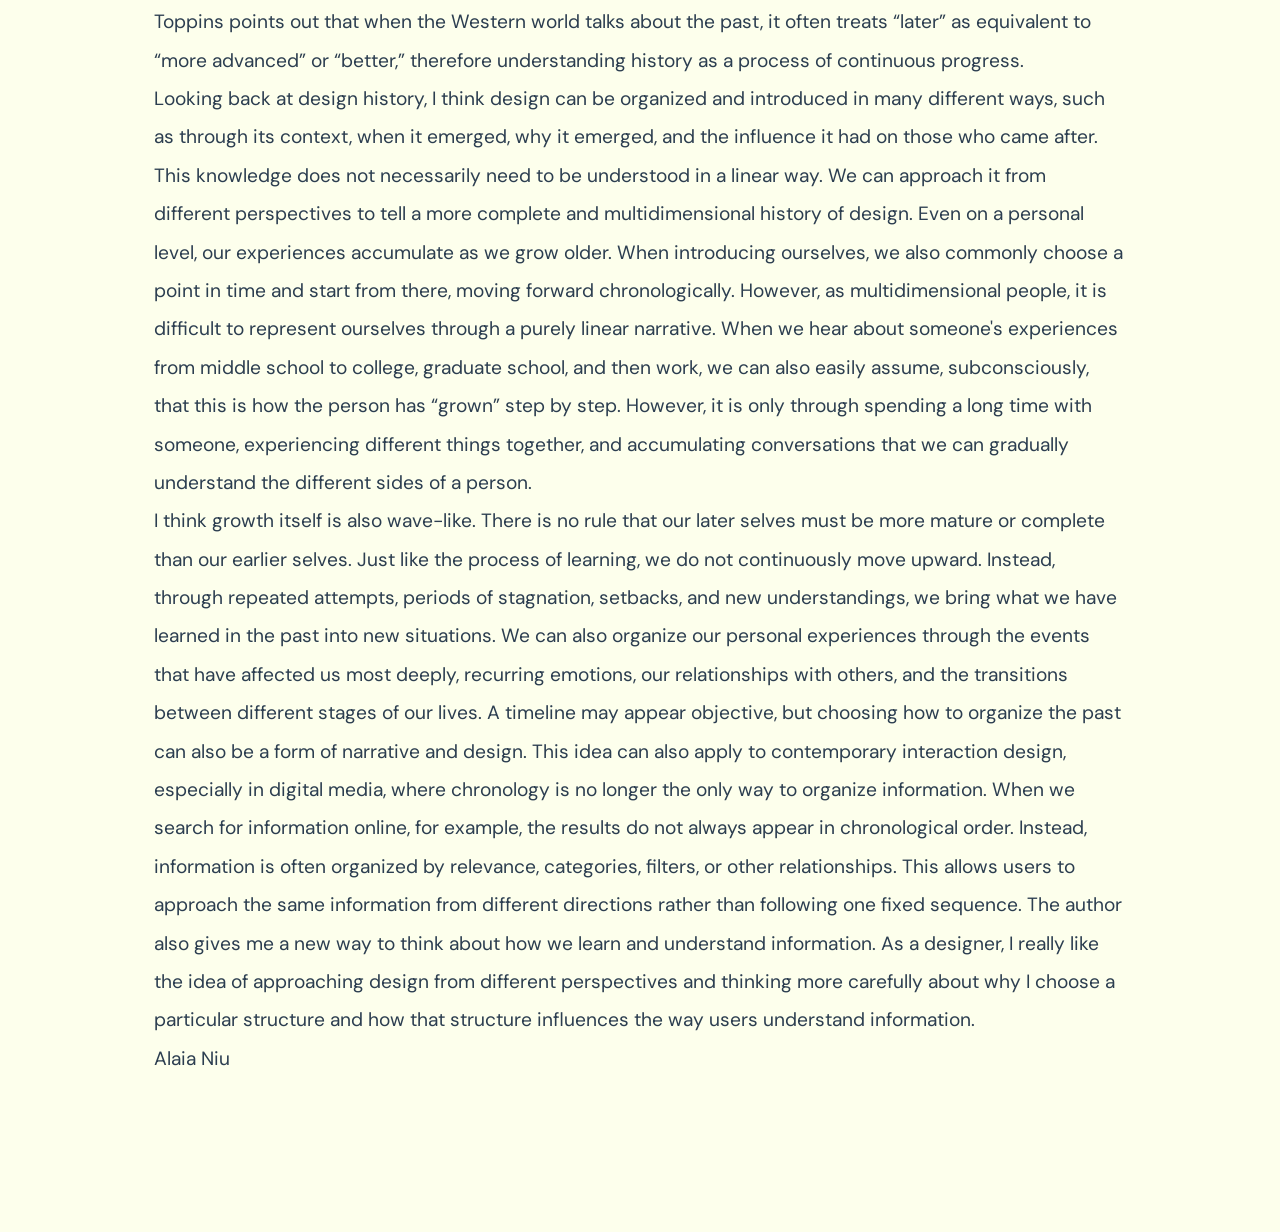
==== commit e9911091: "fix issue 2" ====
--- a/index.html
+++ b/index.html
@@ -1,179 +1,312 @@
-
 <!doctype html>
 <html lang="en">
 
-	<head>
-		<meta charset="UTF-8">
-		<title>Can We Teach Graphic Design History Without Chronology?</title>
-		<link rel="preconnect" href="https://fonts.googleapis.com">
-		<link rel="preconnect" href="https://fonts.gstatic.com" crossorigin>
-		<link href="https://fonts.googleapis.com/css2?family=DM+Sans:wght@100..1000&family=Source+Serif+4:wght@200..900&display=swap" rel="stylesheet">
-		<link href="reset.css" rel="stylesheet">
-		<link href="Style.css" rel="stylesheet">
-	</head>
-
-	<body>
+<head>
+	<meta charset="UTF-8">
+	<title>Can We Teach Graphic Design History Without Chronology?</title>
+	<link rel="preconnect" href="https://fonts.googleapis.com">
+	<link rel="preconnect" href="https://fonts.gstatic.com" crossorigin>
+	<link
+		href="https://fonts.googleapis.com/css2?family=DM+Sans:wght@100..1000&family=Source+Serif+4:wght@200..900&display=swap"
+		rel="stylesheet">
+	<link href="reset.css" rel="stylesheet">
+	<link href="Style.css" rel="stylesheet">
+</head>
+
+<body>
 	<!-- body of the article  -->
-		<header class="site-header">
-			<hgroup>
-				<h1>
-					Reading Response on an article about graphic design history
-					</span>
-				</h1>
-				<p>Typography & Interaction 26Fall</p>
-			</hgroup>
-			<nav: class="corner-nav">
-				<ul>
-					<li>
-						<a href="#articlemain">Main article</a>
-					</li>
-					<li>
-						<a href="#response">Response</a>
-					</li>
-				</ul>
-			</nav>
-		</header>
-
-		<main>
-				<article id="articlemain">
-
-					<header class="article-header">
-						<hgroup>
-							<h2 class="article-title">
-								Can We Teach Graphic Design History Without <span class="Mark">Chronology?
-								</span>
-							</h2>
-
-							<p class="subtitle">
-								We're used to history that's taught on a timeline,
-								but there have always been other ways of visualizing time
-							</p>
-
-							<p>Words by Aggie Toppins</p>
-							<p>Published on <time datetime="2020-10-29">October 29th, 2020</time></p>
-						</hgroup>
-					</header>
-
-					<section>
-						<p>Chronology is so <em>ubiquitous</em> that it seems almost natural. Human beings age and die, which means we experience linear duration in a deeply personal way. But this isn't the only way we relate to time. Seasons, phases of the moon, and even recurring fashion trends are all cyclical. With linear time, the past is gone, the present is here, and the future is anticipated, each in separate states. But the way we remember the past bears on the future, and future contexts will also change the way we view the past. Yesterday is alive in the here and now, whether we study history or not.</p>
-
-						<p>And yet for most of us, history and chronology are practically synonymous. We're often taught history on a timeline, where events, figures, and movements march along in sequence, supplanting outdated precedents. In graphic design history, the convention has been to plot designers and design styles along a singular line of succession. Even in efforts to revisit the canon and decolonize design history, the newly taught styles, people, and movements are still often placed on a timeline.</p>
-
-						<p>While chronology is useful because it helps explain causes—how A led to B—it's not inherent, nor is it the only way to teach or visualize history. Chronology extends from a deeply-rooted Western belief in progress and the use of that ideology to create cultural hierarchies. But there are many interesting historical and current examples of alternatives to the timeline. They've shown that when we unfetter history from this temporal chain, we open space for relational and pluralistic interpretations of the past. What would graphic design history look like without chronology?</p>
-					</section>
-
-					<section>
-						<h3>The origins of chronology</h3>
-
-						<p>In his book <cite>Time, the Familiar Stranger</cite>, J.T. Fraser proposes that chronological time was most often adopted by societies whose religions were based on salvation. In Europe, time came to be seen as directional; as in, toward a destiny. In societies where religions were based on reincarnation, harmony with ancestors, or the divinity of nature, time was often seen as cyclical. Many African, Asian, and Indigenous communities related to time through ritual and repetition. With chronology, time is spatialized according to a worldview that centers change—it's absolute and external to lived experience. Cyclical time is spatialized according to a worldview that centers stability. It's not conceived as external to lived experience, but rather constituted by it. </p>
-
-						<p>In suggesting a path toward something, chronology also suggests a point of origin. The first chronologists in Western civilization emerged during the Middle Ages. Then, chronology was a separate field from history. While historians narrated the past, chronologists identified precise dates of significant events. Many chronologists were concerned with pinpointing the age of the earth by tracing events back to Creation. A common methodology was to try to square events in the Bible with the published histories of various empires. </p>
-
-						<p>In their book <cite>Cartographies of Time</cite>, Rosenberg and Grafton show that early visualizations of time were tabular rather than linear. Chronologists compared events from different global sources in a great matrix. Eventually, the matrix produced irreconcilable conflicts. For example, chronicles from ancient Egypt and China contained events that preceded the Flood, which only Noah's family was supposed to have survived. During the Enlightenment era, when knowledge became increasingly secular, the literal interpretation of the Bible for the purposes of charting time eventually fell out of favor. Consequently, the belief in salvation transferred to science. </p>
-
-						<aside class="pull-quote">
-							<blockquote>
-								<p>The path of humanity was heading toward an ultimate purpose:
-								freedom, it was thought, or utopia.</p>
-							</blockquote>
-						</aside>
-
-						<p>Between the 15th and 18th centuries, scientific achievement put human ingenuity on display like never before. Wealthy classes in Europe enjoyed new comforts. Chronological projects began reflecting a worldview based on technological development and imperial power. By comparing the world's cultures in a table, Europeans began to see the present as more advanced than the past, and themselves as superior to the rest of the world. Time became teleological: the path of humanity was heading toward an ultimate purpose: freedom, it was thought, or utopia. </p>
-
-						<p>By the late 18th century, the most common chronological form transitioned from a comparative table to a linear visualization. Rosenberg and Grafton credit Joseph Priestley with the first bonafide timeline, <a href="https://en.wikipedia.org/wiki/A_Chart_of_Biography#/media/File:PriestleyChart.gif"><cite>A Chart of Biography</cite> </a> (1765). Priestly's sophomore release, <a href="https://en.wikipedia.org/wiki/A_New_Chart_of_History#/media/File:A_New_Chart_of_History_color.jpg"><cite>New Chart of History</cite></a> (1769), was equally influential. In its context, Priestly's timeline was greeted as a sparkling innovation. Seductive in its simplicity and effortless to consume, the timeline both quantified units of time and presented those units in a uniform way. Such order in the spatializing of time made it possible to visualize more complex data in the years to come. But this emphasis on order was also an imposition on cultural processes which do not occur within such mechanical divisions.</p>
-
-						<p>By the late 19th century, the fields of chronology and history merged. History was shifting from an upper-class gentleman's hobby to a professional domain with presumably objective methods. Since the Enlightenment, it was believed that science was the way to truth. The interpretative qualities of historical scholarship were downplayed if not outright denied. Throughout the century, historians tasked themselves with both framing causes and effects, and explaining the origins and destinies of nation-states. Chronology lent itself well to these imperatives. </p>
-					</section>
-
-					<section>
-						<h3>Chronology: the global takeover</h3>
-
-						<p>While this shift in history was taking place, the world was going through a two-fold process of temporal standardization. First, non-Western nations began adopting the Gregorian calendar, based on the birth of Jesus. Second, beginning with the International Meridian Conference in 1884, the world began converting to a common 24-hour time scale whose center was in Greenwich, England. Emerging patterns of labor and international trade made it useful to bring the globe under a single system. By the mid-20th century, nearly every country on earth related to time through a Western conception of chronology. </p>
-
-						<p>With chronology as the structure, technological progress as the means, and utopia as the goal, history aligned with the Western quest for power under the banner of “modernity.” This coincided with the industrial revolution and the birth of design, as both a professional practice and a force behind the techno-utopian, capitalist-colonial imaginary. </p>
-
-						<p>The most influential book on graphic design history,<cite>Meggs' (A) History of Graphic Design</cite>, is a modernist interpretation. It chronicles graphic design from cave paintings to the internet in a continuous, unified narrative. Meggs was inspired by the media theorist Marshall McLuhan, who saw technology as a positive driving force for change. This mirrors an Enlightenment-era value system that equates scientific knowledge to cultural advancement. Yet, in the midst of climate change and mass surveillance, among other wicked problems, technology can no longer be seen as intrinsically positive. In the conventional rhetoric, graphic design is an objective, problem-solving field whose output moves societies along the path of progress. But design has also been a destructive force, created new problems, and helped to place the very possibility of a human future in precarity. </p>
-
-						<h4>Alternatives to the Timeline</h4>
-
-						<p>Historians often deploy chronology because it neatly explains cause and effect. In fact, I just used chronological logic to quickly explain how chronology supported the formation of Western power. But causes are rarely singular or clean-cut. A history of graphic design without chronology could privilege meanings over causes. Meanings are messy. They're relative, ambiguous, and dependent on multiple forces.</p>
-
-						<aside class="pull-quote">
-							<blockquote>
-								<p>A history of graphic design without chronology could privilege meanings over causes.</p>
-							</blockquote>
-						</aside>
-					</section>
-
-					<section>
-						<p>There are ways to visualize time in the plural. Early chronologists tried to model time after trees and streams—metaphors that conjured heritage and intertwining flows of change. While these were less reductive than a timeline, they were still directional. The French Annales historian Fernand Braudel conceived of time in tiers, like a wedding cake, in which slow-moving geological forces (the base layer) factored into shorter periods of social, economic, and political change (the top layers). The German historian Reinhart Koselleck referred to “sediments of time,” the layers of which were transcendent structures, repetitive structures, and singularities. These terms held space for multiple ways of relating to time.</p>
-
-						<p>Dori Griffin at the University of Florida uses a thematic approach in her course “Design for Social Impact,” by bringing together geographically and chronologically diverse objects in modules based on “form, function, and philosophy.” Her course highlights design's “capacity to facilitate social change” rather than a “stylistic history of famous Western European and North American designers and their work,” wrote Griffin in <cite>Teaching Graphic Design History</cite>.Griffin discusses the global, in that her examples draw from diverse cultures, and the local, because these examples are “always specific to audiences and needs local to a particular place and time.” Griffin asks students to find ways to personally relate to historical design through this inclusive approach.</p>
-
-						<p>Similarly, Silas Munro, who teaches at Otis College of Art and Design and the Vermont College of Fine Arts, uses a network model in which history unfolds through interconnected nodes of influence. This approach explains the spread of ideas while showing how institutions and individuals drive change. Munro asks students to position their practices within this relational and conceptual ecosystem. </p>
-
-						<aside class="pull-quote">
-							<blockquote>
-								<p>History without chronology elevates the complex and the plural, over the simple and the singular.</p>
-							</blockquote>
-						</aside>
-
-
-						<p>Munro's network form relates to what historian Stefan Tanaka advocates in his open-source book<a href="https://library.oapen.org/bitstream/handle/20.500.12657/37747/9781643150048.pdf?sequence=1"><cite> History without Chronology</cite></a>. Tanaka calls for “situatedness” rather than “contexts.” He draws on cybernetics and Einstein's theory of special relativity to suggest shifting positions in which historical interpretation is understood as relative to the observer. This is in sharp contrast to the supposedly neutral and omniscient position of the historian in texts like that of Meggs and his emulators. </p>
-
-						<p>A history of graphic design without chronology is not without trade-offs. It destabilizes the canon, which some may see as a drawback. It is unapologetically incomplete, whereas chronologies often attempt to be definitive, ironically, despite their many exclusions. History without chronology elevates the complex and the plural, over the simple and the singular. But the dominance of chronology is worth interrogating for what it may reveal about design hegemony. A history of graphic design without chronology could decouple the idea of social change from mythical notions of progress. It may offer students ways to situate their work in worlds of meaning, rather than encouraging the imitation of style. If the mechanical ordering of time leads to linear thought, a history without chronology may allow for unexpected connections, parallels, and detours. </p>
-					</section>
+	<header class="site-header">
+		<hgroup>
+			<h1>
+				Reading Response on an article about graphic design history
+				</span>
+			</h1>
+			<p>Typography & Interaction 26Fall</p>
+		</hgroup>
+		<nav class="corner-nav">
+			<ul>
+				<li>
+					<a href="#articlemain">Main article</a>
+				</li>
+				<li>
+					<a href="#response">Response</a>
+				</li>
+			</ul>
+		</nav>
+	</header>
+
+	<main>
+		<article class="articlemain">
+
+			<header class="article-header">
+				<hgroup>
+					<h2 class="article-title">
+						Can We Teach Graphic Design History Without <mark>Chronology</mark>?
+					</h2>
+
+					<p class="subtitle">
+						We're used to history that's taught on a timeline,
+						but there have always been other ways of visualizing time
+					</p>
+
+					<p>Words by Aggie Toppins</p>
+					<p>Published on <time datetime="2020-10-29">October 29th, 2020</time></p>
+				</hgroup>
+			</header>
+
+			<section>
+				<p>Chronology is so <em>ubiquitous</em> that it seems almost natural. Human beings age and die, which
+					means we experience linear duration in a deeply personal way. But this isn't the only way we relate
+					to time. Seasons, phases of the moon, and even recurring fashion trends are all cyclical. With
+					linear time, the past is gone, the present is here, and the future is anticipated, each in separate
+					states. But the way we remember the past bears on the future, and future contexts will also change
+					the way we view the past. Yesterday is alive in the here and now, whether we study history or not.
+				</p>
+
+				<p>And yet for most of us, history and chronology are practically synonymous. We're often taught history
+					on a timeline, where events, figures, and movements march along in sequence, supplanting outdated
+					precedents. In graphic design history, the convention has been to plot designers and design styles
+					along a singular line of succession. Even in efforts to revisit the canon and decolonize design
+					history, the newly taught styles, people, and movements are still often placed on a timeline.</p>
+
+				<p>While chronology is useful because it helps explain causes—how A led to B—it's not inherent, nor is
+					it the only way to teach or visualize history. Chronology extends from a deeply-rooted Western
+					belief in progress and the use of that ideology to create cultural hierarchies. But there are many
+					interesting historical and current examples of alternatives to the timeline. They've shown that when
+					we unfetter history from this temporal chain, we open space for relational and pluralistic
+					interpretations of the past. What would graphic design history look like without chronology?</p>
+			</section>
+
+			<section>
+				<h3>The origins of chronology</h3>
+
+				<p>In his book <cite>Time, the Familiar Stranger</cite>, J.T. Fraser proposes that chronological time
+					was most often adopted by societies whose religions were based on salvation. In Europe, time came to
+					be seen as directional; as in, toward a destiny. In societies where religions were based on
+					reincarnation, harmony with ancestors, or the divinity of nature, time was often seen as cyclical.
+					Many African, Asian, and Indigenous communities related to time through ritual and repetition. With
+					chronology, time is spatialized according to a worldview that centers change—it's absolute and
+					external to lived experience. Cyclical time is spatialized according to a worldview that centers
+					stability. It's not conceived as external to lived experience, but rather constituted by it. </p>
+
+				<p>In suggesting a path toward something, chronology also suggests a point of origin. The first
+					chronologists in Western civilization emerged during the Middle Ages. Then, chronology was a
+					separate field from history. While historians narrated the past, chronologists identified precise
+					dates of significant events. Many chronologists were concerned with pinpointing the age of the earth
+					by tracing events back to Creation. A common methodology was to try to square events in the Bible
+					with the published histories of various empires. </p>
+
+				<p>In their book <cite>Cartographies of Time</cite>, Rosenberg and Grafton show that early
+					visualizations of time were tabular rather than linear. Chronologists compared events from different
+					global sources in a great matrix. Eventually, the matrix produced irreconcilable conflicts. For
+					example, chronicles from ancient Egypt and China contained events that preceded the Flood, which
+					only Noah's family was supposed to have survived. During the Enlightenment era, when knowledge
+					became increasingly secular, the literal interpretation of the Bible for the purposes of charting
+					time eventually fell out of favor. Consequently, the belief in salvation transferred to science.
+				</p>
+
+				<!-- This is a quote. -->
+				<blockquote class="pull-quote">
+					<p>The path of humanity was heading toward an ultimate purpose:
+						freedom, it was thought, or utopia.
+					</p>
+				</blockquote>
+
+				<p>Between the 15th and 18th centuries, scientific achievement put human ingenuity on display like never
+					before. Wealthy classes in Europe enjoyed new comforts. Chronological projects began reflecting a
+					worldview based on technological development and imperial power. By comparing the world's cultures
+					in a table, Europeans began to see the present as more advanced than the past, and themselves as
+					superior to the rest of the world. Time became teleological: the path of humanity was heading toward
+					an ultimate purpose: freedom, it was thought, or utopia. </p>
+
+				<p>By the late 18th century, the most common chronological form transitioned from a comparative table to
+					a linear visualization. Rosenberg and Grafton credit Joseph Priestley with the first bonafide
+					timeline, <a
+						href="https://en.wikipedia.org/wiki/A_Chart_of_Biography#/media/File:PriestleyChart.gif"><cite>A
+							Chart of Biography</cite> </a> (1765). Priestly's sophomore release, <a
+						href="https://en.wikipedia.org/wiki/A_New_Chart_of_History#/media/File:A_New_Chart_of_History_color.jpg"><cite>New
+							Chart of History</cite></a> (1769), was equally influential. In its context, Priestly's
+					timeline was greeted as a sparkling innovation. Seductive in its simplicity and effortless to
+					consume, the timeline both quantified units of time and presented those units in a uniform way. Such
+					order in the spatializing of time made it possible to visualize more complex data in the years to
+					come. But this emphasis on order was also an imposition on cultural processes which do not occur
+					within such mechanical divisions.</p>
+
+				<p>By the late 19th century, the fields of chronology and history merged. History was shifting from an
+					upper-class gentleman's hobby to a professional domain with presumably objective methods. Since the
+					Enlightenment, it was believed that science was the way to truth. The interpretative qualities of
+					historical scholarship were downplayed if not outright denied. Throughout the century, historians
+					tasked themselves with both framing causes and effects, and explaining the origins and destinies of
+					nation-states. Chronology lent itself well to these imperatives. </p>
+			</section>
+
+			<section>
+				<h3>Chronology: the global takeover</h3>
+
+				<p>While this shift in history was taking place, the world was going through a two-fold process of
+					temporal standardization. First, non-Western nations began adopting the Gregorian calendar, based on
+					the birth of Jesus. Second, beginning with the International Meridian Conference in 1884, the world
+					began converting to a common 24-hour time scale whose center was in Greenwich, England. Emerging
+					patterns of labor and international trade made it useful to bring the globe under a single system.
+					By the mid-20th century, nearly every country on earth related to time through a Western conception
+					of chronology. </p>
+
+				<p>With chronology as the structure, technological progress as the means, and utopia as the goal,
+					history aligned with the Western quest for power under the banner of “modernity.” This coincided
+					with the industrial revolution and the birth of design, as both a professional practice and a force
+					behind the techno-utopian, capitalist-colonial imaginary. </p>
+
+				<p>The most influential book on graphic design history,<cite>Meggs' (A) History of Graphic
+						Design</cite>, is a modernist interpretation. It chronicles graphic design from cave paintings
+					to the internet in a continuous, unified narrative. Meggs was inspired by the media theorist
+					Marshall McLuhan, who saw technology as a positive driving force for change. This mirrors an
+					Enlightenment-era value system that equates scientific knowledge to cultural advancement. Yet, in
+					the midst of climate change and mass surveillance, among other wicked problems, technology can no
+					longer be seen as intrinsically positive. In the conventional rhetoric, graphic design is an
+					objective, problem-solving field whose output moves societies along the path of progress. But design
+					has also been a destructive force, created new problems, and helped to place the very possibility of
+					a human future in precarity. </p>
+
+				<h4>Alternatives to the Timeline</h4>
+
+				<p>Historians often deploy chronology because it neatly explains cause and effect. In fact, I just used
+					chronological logic to quickly explain how chronology supported the formation of Western power. But
+					causes are rarely singular or clean-cut. A history of graphic design without chronology could
+					privilege meanings over causes. Meanings are messy. They're relative, ambiguous, and dependent on
+					multiple forces.</p>
+
+				<!-- This is a quote. -->
+				<blockquote class="pull-quote">
+					<p>A history of graphic design without chronology could privilege meanings over causes.</p>
+				</blockquote>
+			</section>
+
+			<section>
+				<p>There are ways to visualize time in the plural. Early chronologists tried to model time after trees
+					and streams—metaphors that conjured heritage and intertwining flows of change. While these were less
+					reductive than a timeline, they were still directional. The French Annales historian Fernand Braudel
+					conceived of time in tiers, like a wedding cake, in which slow-moving geological forces (the base
+					layer) factored into shorter periods of social, economic, and political change (the top layers). The
+					German historian Reinhart Koselleck referred to “sediments of time,” the layers of which were
+					transcendent structures, repetitive structures, and singularities. These terms held space for
+					multiple ways of relating to time.</p>
+
+				<p>Dori Griffin at the University of Florida uses a thematic approach in her course “Design for Social
+					Impact,” by bringing together geographically and chronologically diverse objects in modules based on
+					“form, function, and philosophy.” Her course highlights design's “capacity to facilitate social
+					change” rather than a “stylistic history of famous Western European and North American designers and
+					their work,” wrote Griffin in <cite>Teaching Graphic Design History</cite>.Griffin discusses the
+					global, in that her examples draw from diverse cultures, and the local, because these examples are
+					“always specific to audiences and needs local to a particular place and time.” Griffin asks students
+					to find ways to personally relate to historical design through this inclusive approach.</p>
+
+				<p>Similarly, Silas Munro, who teaches at Otis College of Art and Design and the Vermont College of Fine
+					Arts, uses a network model in which history unfolds through interconnected nodes of influence. This
+					approach explains the spread of ideas while showing how institutions and individuals drive change.
+					Munro asks students to position their practices within this relational and conceptual ecosystem.
+				</p>
+
+				<!-- This is a quote. -->
+				<blockquote class="pull-quote">
+					<p>History without chronology elevates the complex and the plural, over the simple and the singular.
+					</p>
+				</blockquote>
+
+				<p>Munro's network form relates to what historian Stefan Tanaka advocates in his open-source book<a
+						href="https://library.oapen.org/bitstream/handle/20.500.12657/37747/9781643150048.pdf?sequence=1"><cite>
+							History without Chronology</cite></a>. Tanaka calls for “situatedness” rather than
+					“contexts.” He draws on cybernetics and Einstein's theory of special relativity to suggest shifting
+					positions in which historical interpretation is understood as relative to the observer. This is in
+					sharp contrast to the supposedly neutral and omniscient position of the historian in texts like that
+					of Meggs and his emulators. </p>
+
+				<p>A history of graphic design without chronology is not without trade-offs. It destabilizes the canon,
+					which some may see as a drawback. It is unapologetically incomplete, whereas chronologies often
+					attempt to be definitive, ironically, despite their many exclusions. History without chronology
+					elevates the complex and the plural, over the simple and the singular. But the dominance of
+					chronology is worth interrogating for what it may reveal about design hegemony. A history of graphic
+					design without chronology could decouple the idea of social change from mythical notions of
+					progress. It may offer students ways to situate their work in worlds of meaning, rather than
+					encouraging the imitation of style. If the mechanical ordering of time leads to linear thought, a
+					history without chronology may allow for unexpected connections, parallels, and detours. </p>
+			</section>
 
 			<!-- footer of the article -->
 			<footer>
 				<p>Original article:
-				<cite>
-				<a href="https://eyeondesign.aiga.org/can-we-teach-graphic-design-history-without-chronology/">
-				Can We Teach Graphic Design History Without Chronology?
-				</a>
-				</cite>
+					<cite>
+						<a href="https://eyeondesign.aiga.org/can-we-teach-graphic-design-history-without-chronology/">
+							Can We Teach Graphic Design History Without Chronology?
+						</a>
+					</cite>
+				</p>
+			</footer>
+
+		</article>
+
+		<article class="response">
+			<header>
+				<h2 class="response-title">Response: Thinking in Layers</h2>
+			</header>
+
+
+			<p class="highlights"> Human beings do not understand time only as a straight line that continuously moves
+				forward. There are also other ways of understanding time, such as:
 			</p>
+
+			<ul class="time">
+				<li>cycles</li>
+				<li>layers</li>
+				<li>networks</li>
+				<li>repetition</li>
+				<li>connections</li>
+			</ul>
+
+			<p>Forcing history into a timeline can make history look like a simple process of “evolution.” In the
+				article, Aggie Toppins points out that when the Western world talks about the past, it often treats
+				“later” as equivalent to “more advanced” or “better,” therefore understanding history as a process of
+				continuous progress.</p>
+
+			<p>
+				Looking back at design history, I think design can be organized and introduced in many different ways,
+				such as through its context, when it emerged, why it emerged, and the influence it had on those who came
+				after. This knowledge does not necessarily need to be understood in a linear way. We can approach it
+				from different perspectives to tell a more complete and multidimensional history of design.
+				Even on a personal level, our experiences accumulate as we grow older. When introducing ourselves, we
+				also commonly choose a point in time and start from there, moving forward chronologically. However, as
+				multidimensional people, it is difficult to represent ourselves through a purely linear narrative. When
+				we hear about someone's experiences from middle school to college, graduate school, and then work, we
+				can also easily assume, subconsciously, that this is how the person has “grown” step by step. However,
+				it is only through spending a long time with someone, experiencing different things together, and
+				accumulating conversations that we can gradually understand the different sides of a person.</p>
+
+			<p>I think growth itself is also wave-like. There is no rule that our later selves must be more mature or
+				complete than our earlier selves. Just like the process of learning, we do not continuously move upward.
+				Instead, through repeated attempts, periods of stagnation, setbacks, and new understandings, we bring
+				what we have learned in the past into new situations. We can also organize our personal experiences
+				through the events that have affected us most deeply, recurring emotions, our relationships with others,
+				and the transitions between different stages of our lives. A timeline may appear objective, but choosing
+				how to organize the past can also be a form of narrative and design. This idea can also apply to
+				contemporary interaction design, especially in digital media, where chronology is no longer the only way
+				to organize information. When we search for information online, for example, the results do not always
+				appear in chronological order. Instead, information is often organized by relevance, categories,
+				filters, or other relationships. This allows users to approach the same information from different
+				directions rather than following one fixed sequence. The author also gives me a new way to think about
+				how we learn and understand information. As a designer, I really like the idea of approaching design
+				from different perspectives and thinking more carefully about why I choose a particular structure and
+				how that structure influences the way users understand information.</p>
+
+			<footer>
+				<p>Alaia Niu</p>
 			</footer>
 
-				</article>
-
-				<article id="response">
-					<header>
-						<h2 class="response-title">Response: Thinking in Layers</h2>
-					</header>
-
-
-					<p class="highlights"> Human beings do not understand time only as a straight line that continuously moves forward. There are also other ways of understanding time, such as:
-					</p>
-
-					<p class="time">
-						<span>cycles</span>
-						<span>layers</span>
-						<span>networks</span>
-						<span>repetition</span>
-						<span>connections</span>
-					</p>
-
-					<p>Forcing history into a timeline can make history look like a simple process of “evolution.” In the article, Aggie Toppins points out that when the Western world talks about the past, it often treats “later” as equivalent to “more advanced” or “better,” therefore understanding history as a process of continuous progress.</p>
-
-					<p>
-					Looking back at design history, I think design can be organized and introduced in many different ways, such as through its context, when it emerged, why it emerged, and the influence it had on those who came after. This knowledge does not necessarily need to be understood in a linear way. We can approach it from different perspectives to tell a more complete and multidimensional history of design.
-					Even on a personal level, our experiences accumulate as we grow older. When introducing ourselves, we also commonly choose a point in time and start from there, moving forward chronologically. However, as multidimensional people, it is difficult to represent ourselves through a purely linear narrative. When we hear about someone's experiences from middle school to college, graduate school, and then work, we can also easily assume, subconsciously, that this is how the person has “grown” step by step. However, it is only through spending a long time with someone, experiencing different things together, and accumulating conversations that we can gradually understand the different sides of a person.</p>
-
-					<p>I think growth itself is also wave-like. There is no rule that our later selves must be more mature or complete than our earlier selves. Just like the process of learning, we do not continuously move upward. Instead, through repeated attempts, periods of stagnation, setbacks, and new understandings, we bring what we have learned in the past into new situations. We can also organize our personal experiences through the events that have affected us most deeply, recurring emotions, our relationships with others, and the transitions between different stages of our lives. A timeline may appear objective, but choosing how to organize the past can also be a form of narrative and design. This idea can also apply to contemporary interaction design, especially in digital media, where chronology is no longer the only way to organize information. When we search for information online, for example, the results do not always appear in chronological order. Instead, information is often organized by relevance, categories, filters, or other relationships. This allows users to approach the same information from different directions rather than following one fixed sequence. The author also gives me a new way to think about how we learn and understand information. As a designer, I really like the idea of approaching design from different perspectives and thinking more carefully about why I choose a particular structure and how that structure influences the way users understand information.</p>
-
-					<footer>
-     					<p>Alaia Niu</p>
-    				</footer>
-
-
-
-				</article>
-
-		</main>
-	</body>
+
+
+		</article>
+
+	</main>
+</body>
 
 
 
 </html>
-
--- a/Style.css
+++ b/Style.css
@@ -1,192 +1,193 @@
 :root {
-    --color-fg: #2c3e50;
-    --color-bg: rgb(253, 255, 236);
-	--color-brand:crimson;
-    --color-accent: rgb(247, 156, 201);
+	--color-fg: #2c3e50;
+	--color-bg: rgb(253, 255, 236);
+	--color-brand: crimson;
+	--color-accent: rgb(247, 156, 201);
 
-	--size-supersmall:0.6rem;
-	--size-small:1.2rem;
-	--size-medium:2rem;
-	--size-large:8rem;
+	--size-supersmall: 0.6rem;
+	--size-small: 1.2rem;
+	--size-medium: 2rem;
+	--size-large: 8rem;
 
 
 	color: var(--color-fg);
 	background-color: var(--color-bg);
-    --font-heading: 'source serif 4', serif;
-	--font-body:'DM Sans', sans-serif;
+	--font-heading: 'source serif 4', serif;
+	--font-body: 'DM Sans', sans-serif;
 }
 
-html{
+html {
 	font-family: var(--font-body);
 	font-size: 1.2rem;
 	line-height: 2rem;
 }
 
+.articlemain,
+.response{
+	max-inline-size: 55rem;
+	margin-inline: auto;
+}
 
-	#articlemain,
-	#response {
-  	max-width: 55rem;
-  	margin-inline: auto;
-	}
+.site-header {
+	margin-inline-start: calc(-1 * var(--size-large));
+	padding-inline: 1rem;
+}
 
-	.site-header {
-  	margin-inline-start: calc(-1 * var(--size-large));
-  	padding-inline: 1rem;
-		}
-
-	.site-header h1 {
+.site-header h1 {
 	font-size: var(--size-small);
 	line-height: 1.4;
 	margin-block: 0 0.5rem;
-	}
+}
 
-	.site-header p {
+.site-header p {
 	margin: 0;
-	}
+}
 
-	body {
-		padding: var(--size-large);
-		padding-block-start: var(--size-small);
-		background-color: var(--color-bg);
-	}
+body {
+	padding: var(--size-large);
+	padding-block-start: var(--size-small);
+	background-color: var(--color-bg);
+}
 
-	section{
-		max-inline-size: 100ch;
-	}
+section {
+	max-inline-size: 100ch;
+}
 
-	section > * + *{
-		margin-block-start: var(--size-small);
-	}
+section>*+* {
+	margin-block-start: var(--size-small);
+}
 
 
-	.article-header{
-		text-align: center;
-		margin: 3rem;
-	}
-/* 检查必要性这个clamp */
-	.article-header h1 {
-		font-size: clamp(2.5rem,5rem);
-	}
-
-	.article-title {
-	  color: var(--color-fg);
-	}
-
-		.Mark {
-  		color: var(--color-brand);
-	}
+.article-header {
+	text-align: center;
+	margin: 3rem;
+}
 
 
-	.subtitle{
-		font-size: 0.8rem;
-		color: var(--color-accent);
-		margin-top: 1.5rem;
-		margin-bottom: 1.5rem;
-	}
+.article-title {
+	color: var(--color-fg);
+}
 
-	.pull-quote{
-		padding-inline-start: 5rem;
-	}
-
-	.response-title{
-		font-size: 3rem;
-		color: rgb(97, 94, 91);
-	}
-
-	h1,h2,h3,h4{
-		font-family: var(--font-heading), sans-serif;
-		line-height: 6rem;
-		color:var(--color-brand)
-	}
-
-	h1{
-		color:var(--color-fg);
-		font-size: 1rem;
-		line-height: 3rem;
-		font: weight 200px;;
-	}
-
-	h2{
-		font-size: 4.5rem;
-		font-weight: 700
-	}
-
-	h3{
-		font-size: 3rem;
-		margin-block: var(--size--large)var(--size-small);
-	}
-
-	h4{
-		font-size: medium;
-	}
+mark {
+	color: var(--color-brand);
+}
 
 
+.subtitle {
+	font-size: 0.8rem;
+	color: var(--color-accent);
+	margin-top: 1.5rem;
+	margin-bottom: 1.5rem;
+}
 
-	.time{
-		display: flex;
-		justify-content: space-between;
-		align-items: center;
-		gap: 1rem;
-		font-size: 2rem;
-		& span {
-    	margin-block-start: 0;
-  		}
-	}
+.pull-quote {
+	padding-inline-start: 5rem;
+}
 
-	a{
-		color: dodgerblue;
-		text-decoration: underline;
-	}
+.response-title {
+	font-size: 3rem;
+	color: rgb(97, 94, 91);
+}
 
-	em{
-		font-style: italic;
-		color: var(--color-accent);
-	}
+h1,h2,h3,h4 {
+	font-family: var(--font-heading), sans-serif;
+	line-height: 6rem;
+	color: var(--color-brand)
+}
 
-	.highlights {
-  		color:azure;
-  		background-color: transparent;
-		color: var(--color-fg);
-		border-inline-start: 0.25rem solid var(--color-accent);
-		padding: 0.4rem 1rem;
-		margin-block: var(--size-small);
-	}
+h1 {
+	color: var(--color-fg);
+	font-size: 1rem;
+	line-height: 3rem;
+	font: weight 200px;
+	;
+}
 
-	.time{
-		font-weight: 400;
-	}
+h2 {
+	font-size: 4.5rem;
+	font-weight: 700
+}
+
+h3 {
+	font-size: 3rem;
+	margin-block: var(--size--large)var(--size-small);
+}
+
+h4 {
+	font-size: var(--size-medium);
+}
+
+.pull-quote{
+	color: var(--color-brand);
+	font-size: 2rem;
+}
 
 
-	.corner-nav{
-		position: fixed;
-		/* stick at the same place */
-		inset-block-start:var(--size-small);
-		inset-inline-end: var(--size-supersmall);
-		margin: 0;
-		padding: 0;
+.time {
+	display: flex;
+	justify-content: space-between;
+	align-items: center;
+	font-weight: 400;
+	gap: 1rem;
+	font-size: 2rem;
 
+	& span {
+		margin-block-start: 0;
 	}
+}
 
-	.corner-nav ul {
-  	margin: 0;
-  	padding: 0;
-	}
+.time li {
+	font-size: 1.1em;
+	color: var();
 
-	/* three nav link (li) */
-	.corner-nav a{
-		display: block;
-		background-color: var(--color-accent);
-		color: var(--color-bg);
-		inline-size: max-content;
-		margin-inline-start: auto;
-		padding-inline: var(--size-small);
-		border-radius: var(--size-supersmall);
-	}
+}
 
-	.corner-nav li+li{
-		margin-block-start: var(--size-supersmall)
-	}
+a {
+	color: dodgerblue;
+	text-decoration: underline;
+}
+
+em {
+	font-style: italic;
+	color: var(--color-accent);
+}
+
+.highlights {
+	color: azure;
+	background-color: transparent;
+	color: var(--color-fg);
+	border-inline-start: 0.25rem solid var(--color-accent);
+	padding: 0.4rem 1rem;
+	margin-block: var(--size-small);
+}
 
 
+.corner-nav {
+	position: fixed;
+	/* stick at the same place */
+	inset-block-start: var(--size-small);
+	inset-inline-end: var(--size-supersmall);
+	margin: 0;
+	padding: 0;
 
+}
 
+.corner-nav ul {
+	margin: 0;
+	padding: 0;
+}
+
+/* three nav link (li) */
+.corner-nav a {
+	display: block;
+	background-color: var(--color-accent);
+	color: var(--color-bg);
+	inline-size: max-content;
+	margin-inline-start: auto;
+	padding-inline: var(--size-small);
+	border-radius: var(--size-supersmall);
+}
+
+.corner-nav li+li {
+	margin-block-start: var(--size-supersmall)
+}
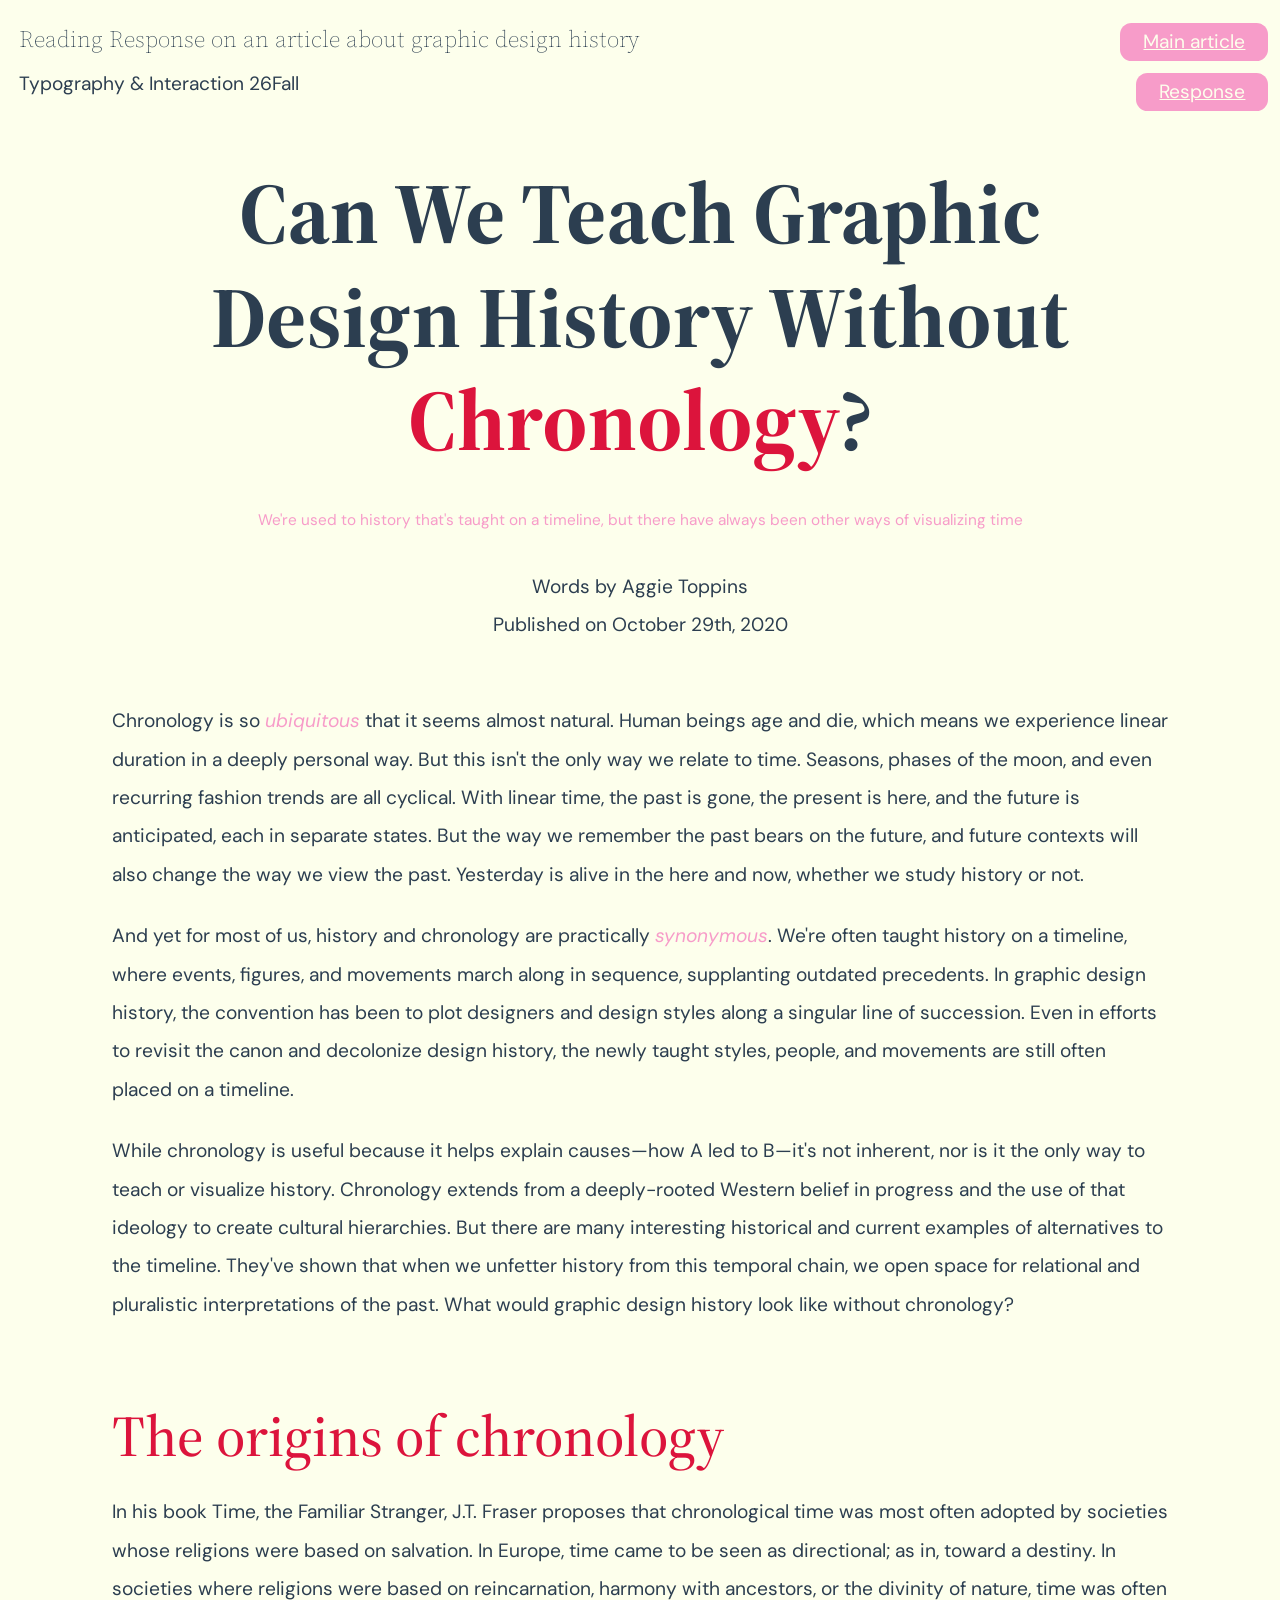
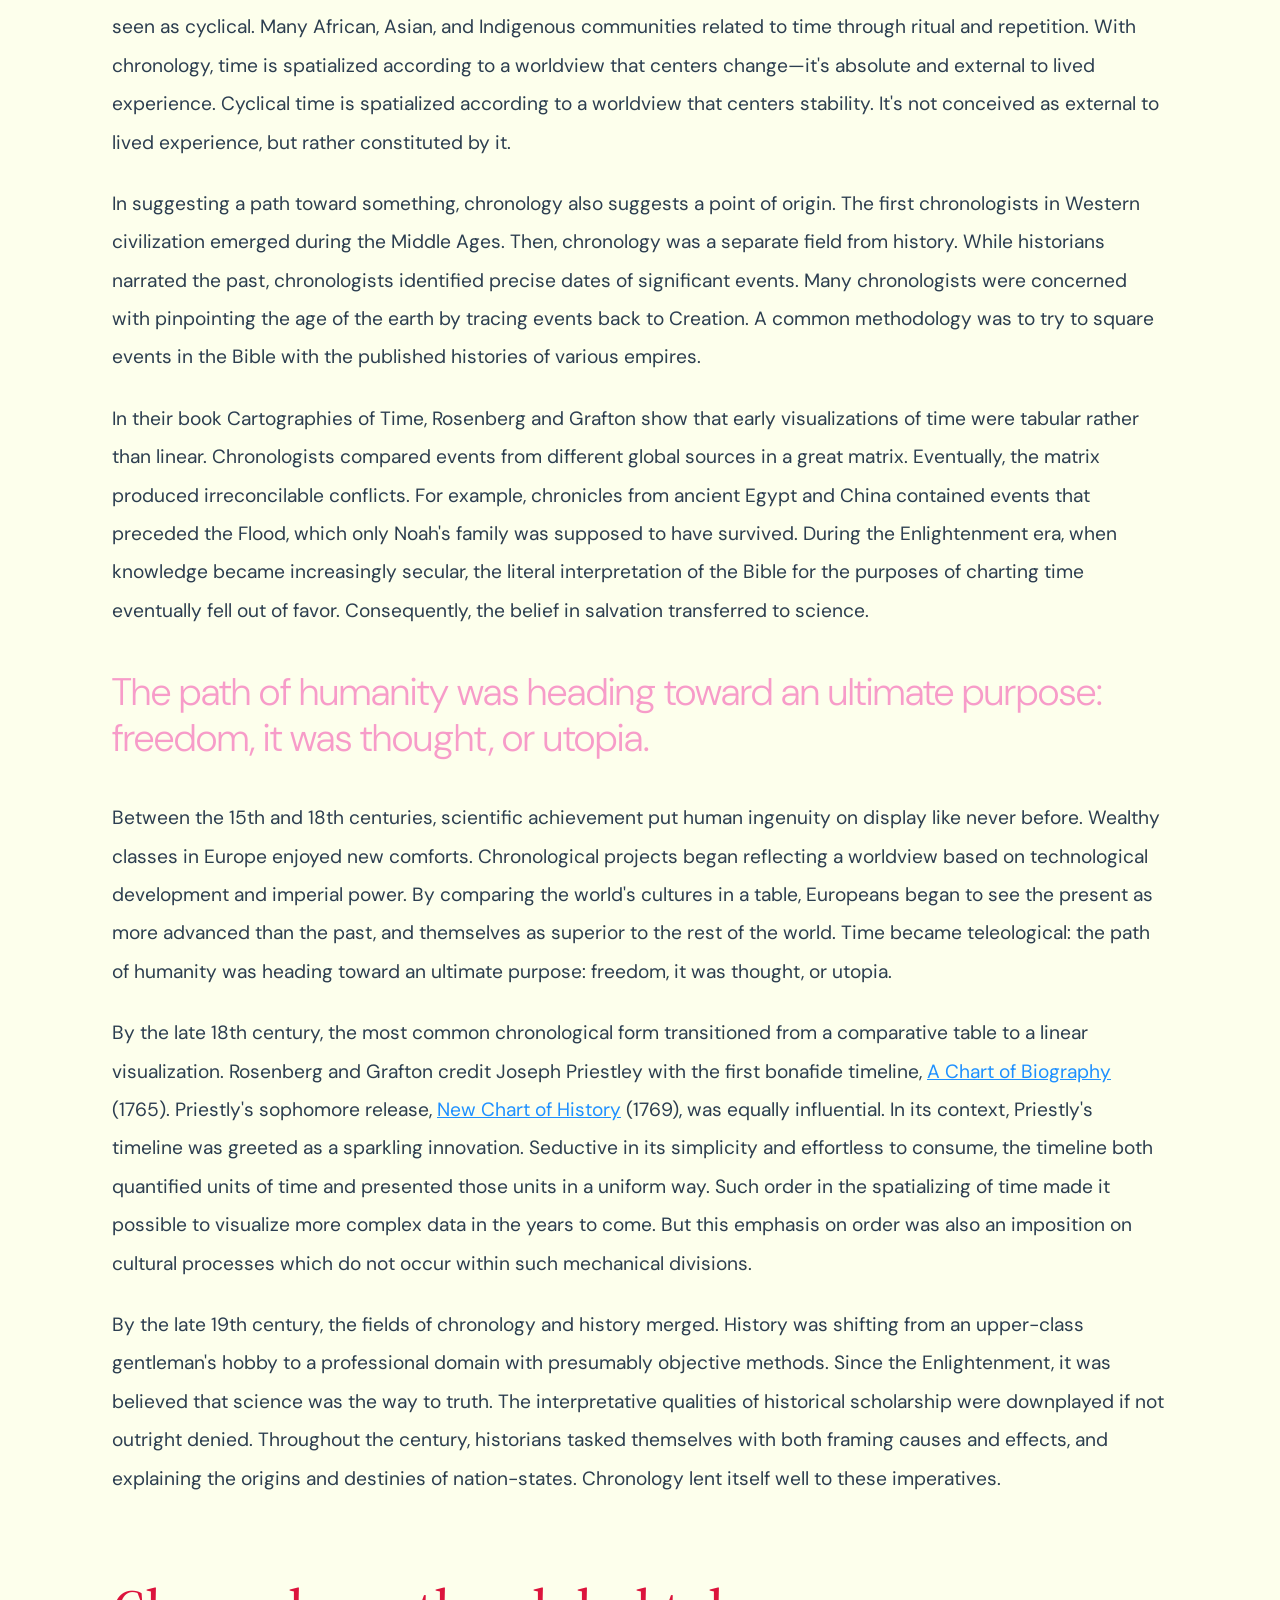
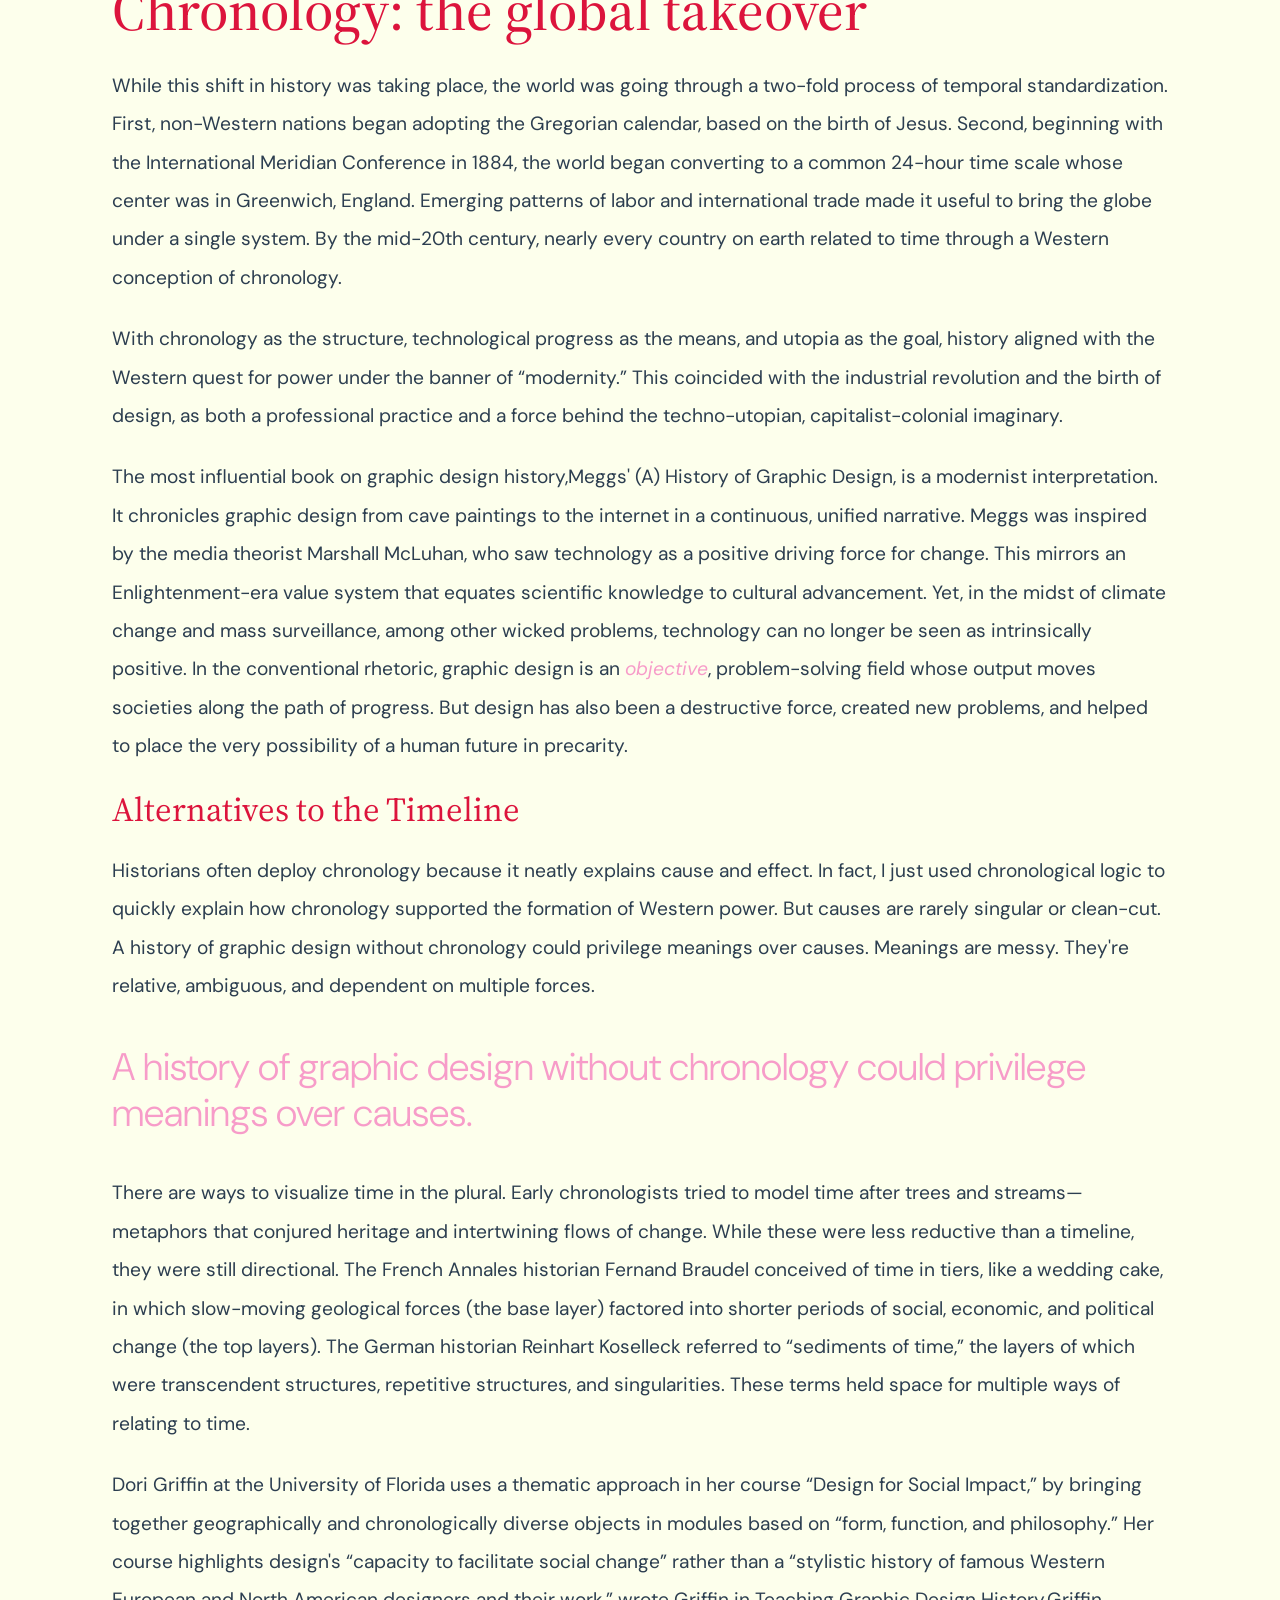
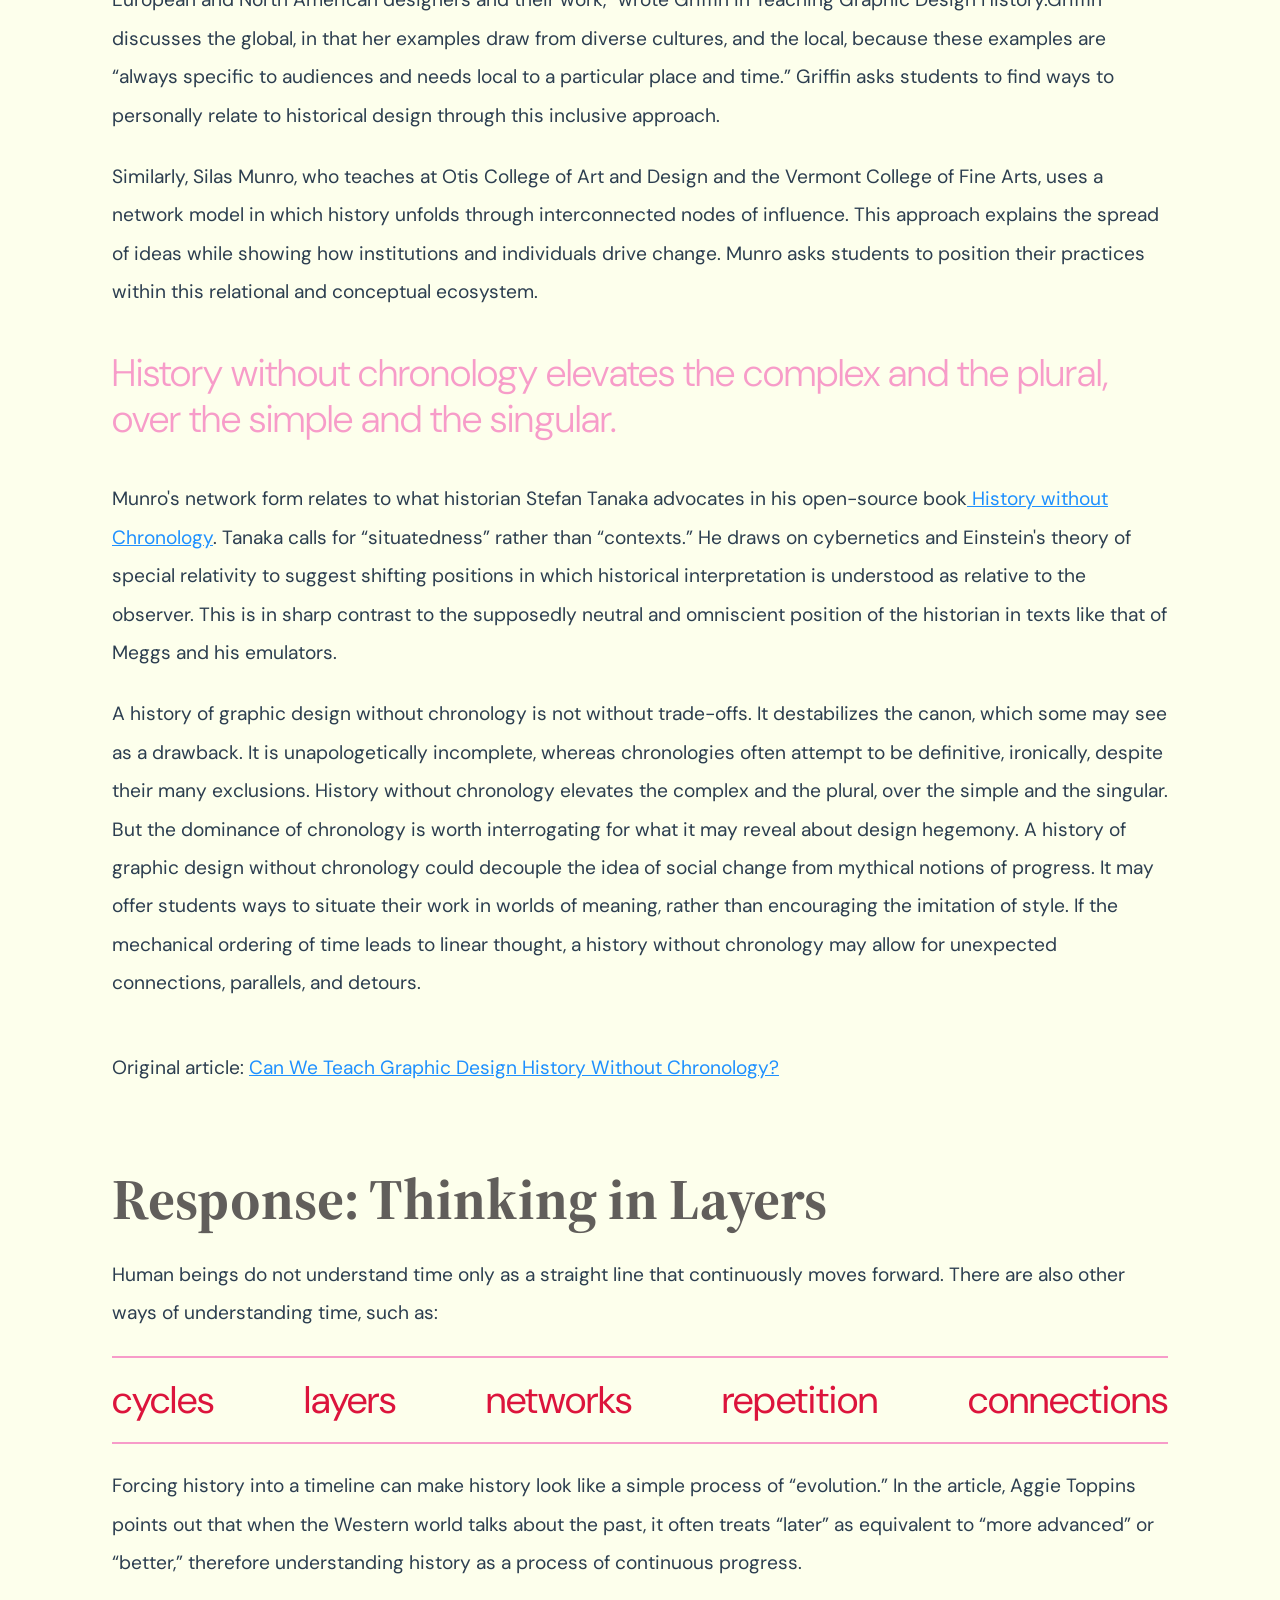
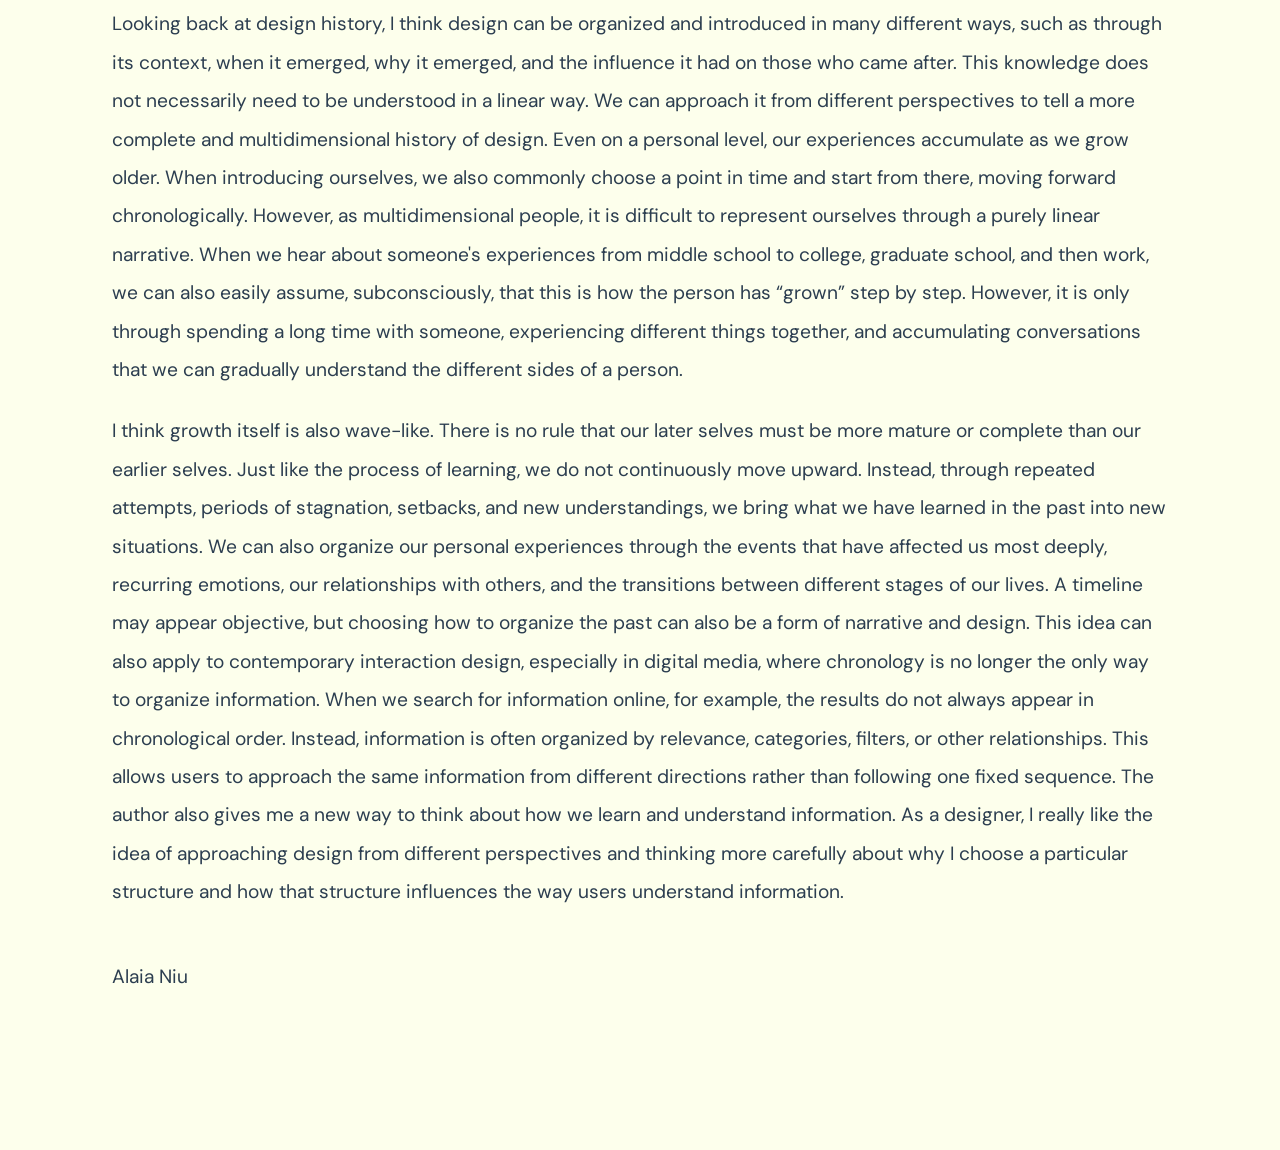
==== commit 180d0892: "style change" ====
--- a/index.html
+++ b/index.html
@@ -36,7 +36,7 @@
 	</header>
 
 	<main>
-		<article class="articlemain">
+		<article class="articlemain" id="articlemain">
 
 			<header class="article-header">
 				<hgroup>
@@ -63,7 +63,7 @@
 					the way we view the past. Yesterday is alive in the here and now, whether we study history or not.
 				</p>
 
-				<p>And yet for most of us, history and chronology are practically synonymous. We're often taught history
+				<p>And yet for most of us, history and chronology are practically <em>synonymous</em>. We're often taught history
 					on a timeline, where events, figures, and movements march along in sequence, supplanting outdated
 					precedents. In graphic design history, the convention has been to plot designers and design styles
 					along a singular line of succession. Even in efforts to revisit the canon and decolonize design
@@ -163,8 +163,7 @@
 					Enlightenment-era value system that equates scientific knowledge to cultural advancement. Yet, in
 					the midst of climate change and mass surveillance, among other wicked problems, technology can no
 					longer be seen as intrinsically positive. In the conventional rhetoric, graphic design is an
-					objective, problem-solving field whose output moves societies along the path of progress. But design
-					has also been a destructive force, created new problems, and helped to place the very possibility of
+					<em>objective</em>, problem-solving field whose output moves societies along the path of progress. But design has also been a destructive force, created new problems, and helped to place the very possibility of
 					a human future in precarity. </p>
 
 				<h4>Alternatives to the Timeline</h4>
@@ -244,12 +243,12 @@
 
 		</article>
 
-		<article class="response">
+		<article class="response" id="response">
 			<header>
 				<h2 class="response-title">Response: Thinking in Layers</h2>
 			</header>
 
-
+			<section>
 			<p class="highlights"> Human beings do not understand time only as a straight line that continuously moves
 				forward. There are also other ways of understanding time, such as:
 			</p>
@@ -296,6 +295,7 @@
 				from different perspectives and thinking more carefully about why I choose a particular structure and
 				how that structure influences the way users understand information.</p>
 
+			</section>
 			<footer>
 				<p>Alaia Niu</p>
 			</footer>
--- a/Style.css
+++ b/Style.css
@@ -4,11 +4,11 @@
 	--color-brand: crimson;
 	--color-accent: rgb(247, 156, 201);
 
+	/* spacing */
 	--size-supersmall: 0.6rem;
 	--size-small: 1.2rem;
 	--size-medium: 2rem;
-	--size-large: 8rem;
-
+	--size-large: 4rem;
 
 	color: var(--color-fg);
 	background-color: var(--color-bg);
@@ -80,9 +80,6 @@
 	margin-bottom: 1.5rem;
 }
 
-.pull-quote {
-	padding-inline-start: 5rem;
-}
 
 .response-title {
 	font-size: 3rem;
@@ -91,35 +88,39 @@
 
 h1,h2,h3,h4 {
 	font-family: var(--font-heading), sans-serif;
-	line-height: 6rem;
-	color: var(--color-brand)
+	line-height: 1.2;
+	color: var(--color-brand);
 }
 
 h1 {
 	color: var(--color-fg);
 	font-size: 1rem;
 	line-height: 3rem;
-	font: weight 200px;
-	;
+	font-weight: 200;
 }
 
 h2 {
 	font-size: 4.5rem;
-	font-weight: 700
+	font-weight: 700;
 }
 
 h3 {
 	font-size: 3rem;
-	margin-block: var(--size--large)var(--size-small);
+	font-weight: 500;
+	margin-block: var(--size-large) var(--size-small);
 }
 
 h4 {
-	font-size: var(--size-medium);
+	font-size: 1.75rem;
 }
 
 .pull-quote{
-	color: var(--color-brand);
+	color: var(--color-accent);
 	font-size: 2rem;
+	font-weight: 300;
+	 line-height: 1.2;
+	 margin-block: var(--size-medium);
+	margin-inline: 0;
 }
 
 
@@ -130,6 +131,8 @@
 	font-weight: 400;
 	gap: 1rem;
 	font-size: 2rem;
+	border-block: 2px solid var(--color-accent);
+	padding-block: var(--size-small);
 
 	& span {
 		margin-block-start: 0;
@@ -137,8 +140,8 @@
 }
 
 .time li {
-	font-size: 1.1em;
-	color: var();
+	font-size: 1em;
+	color: var(--color-brand);
 
 }
 
@@ -152,13 +155,19 @@
 	color: var(--color-accent);
 }
 
+
 .highlights {
 	color: azure;
 	background-color: transparent;
 	color: var(--color-fg);
-	border-inline-start: 0.25rem solid var(--color-accent);
-	padding: 0.4rem 1rem;
 	margin-block: var(--size-small);
+}
+
+footer{
+	margin-block-start: var(--size-small);
+	margin-block-end: var(--size-large);
+	padding-block-start: var(--size-small);
+	border-block-start: var(--color-accent);
 }
 
 
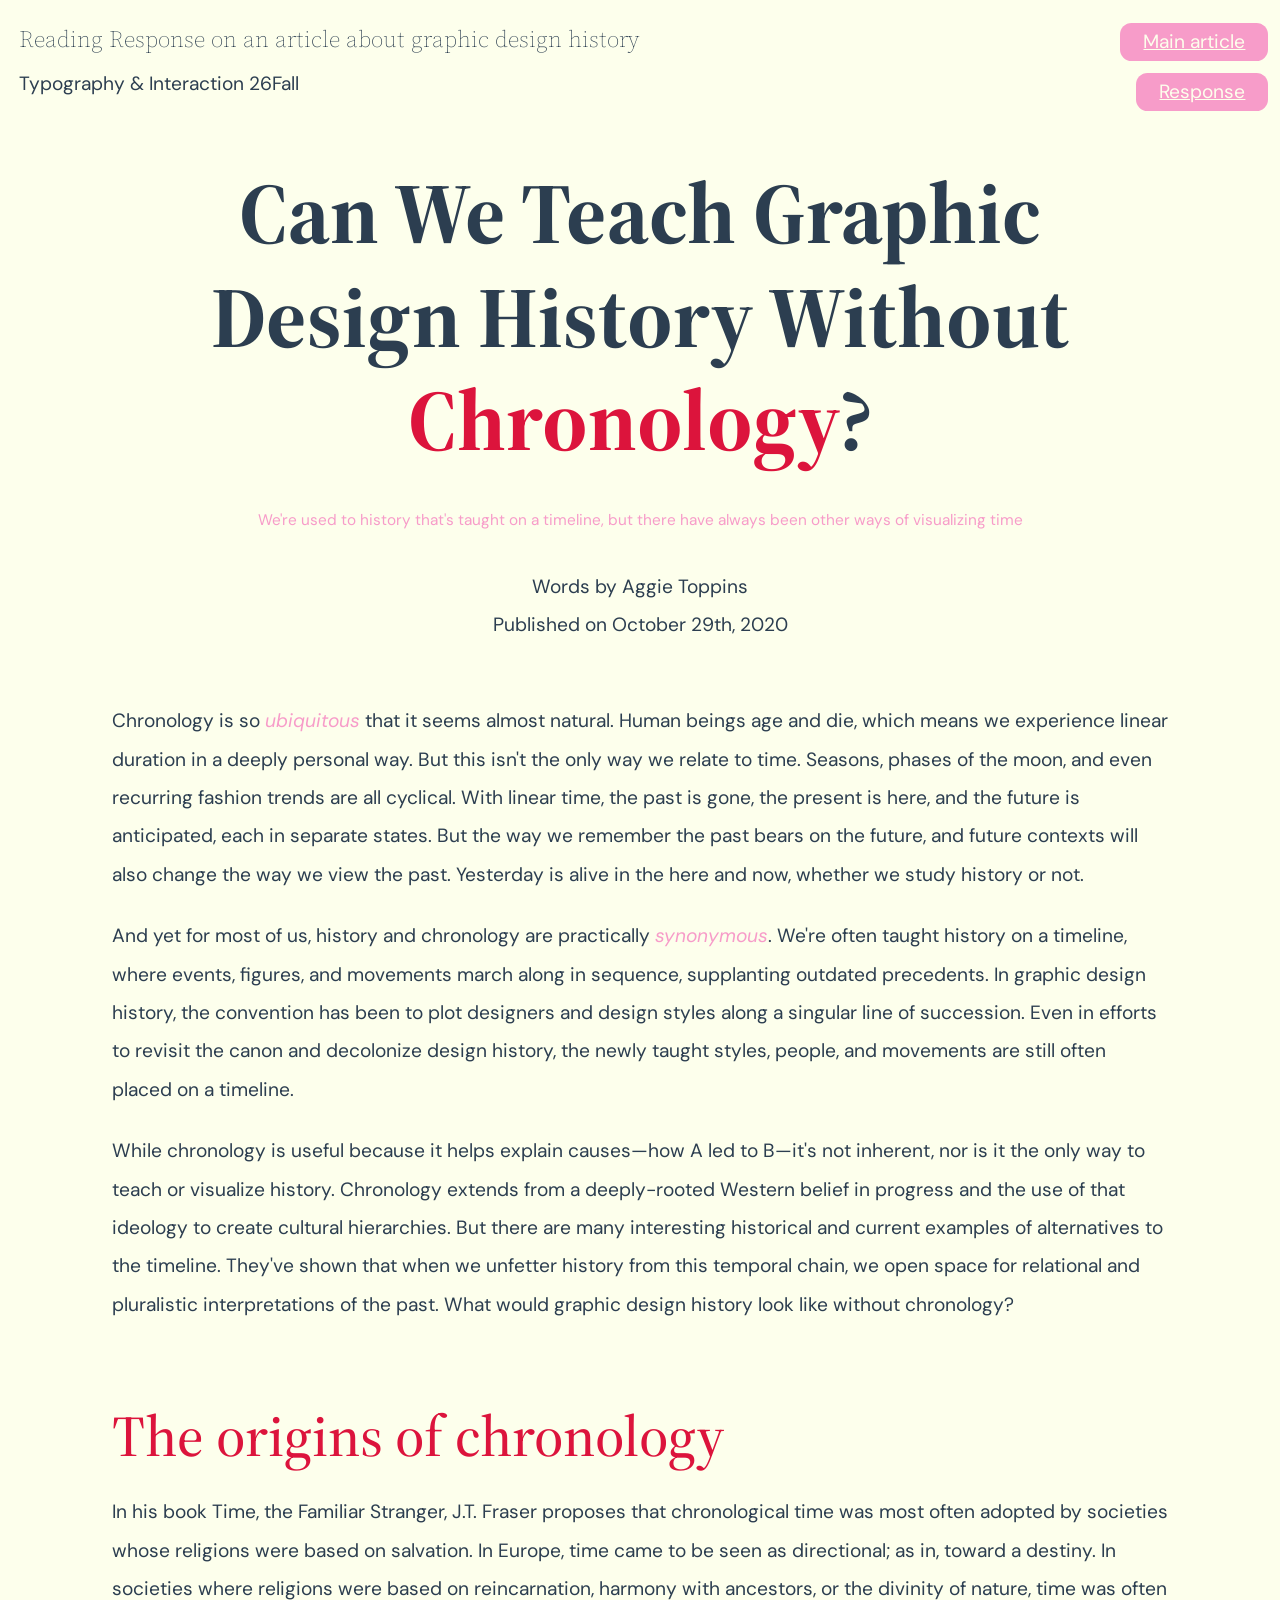
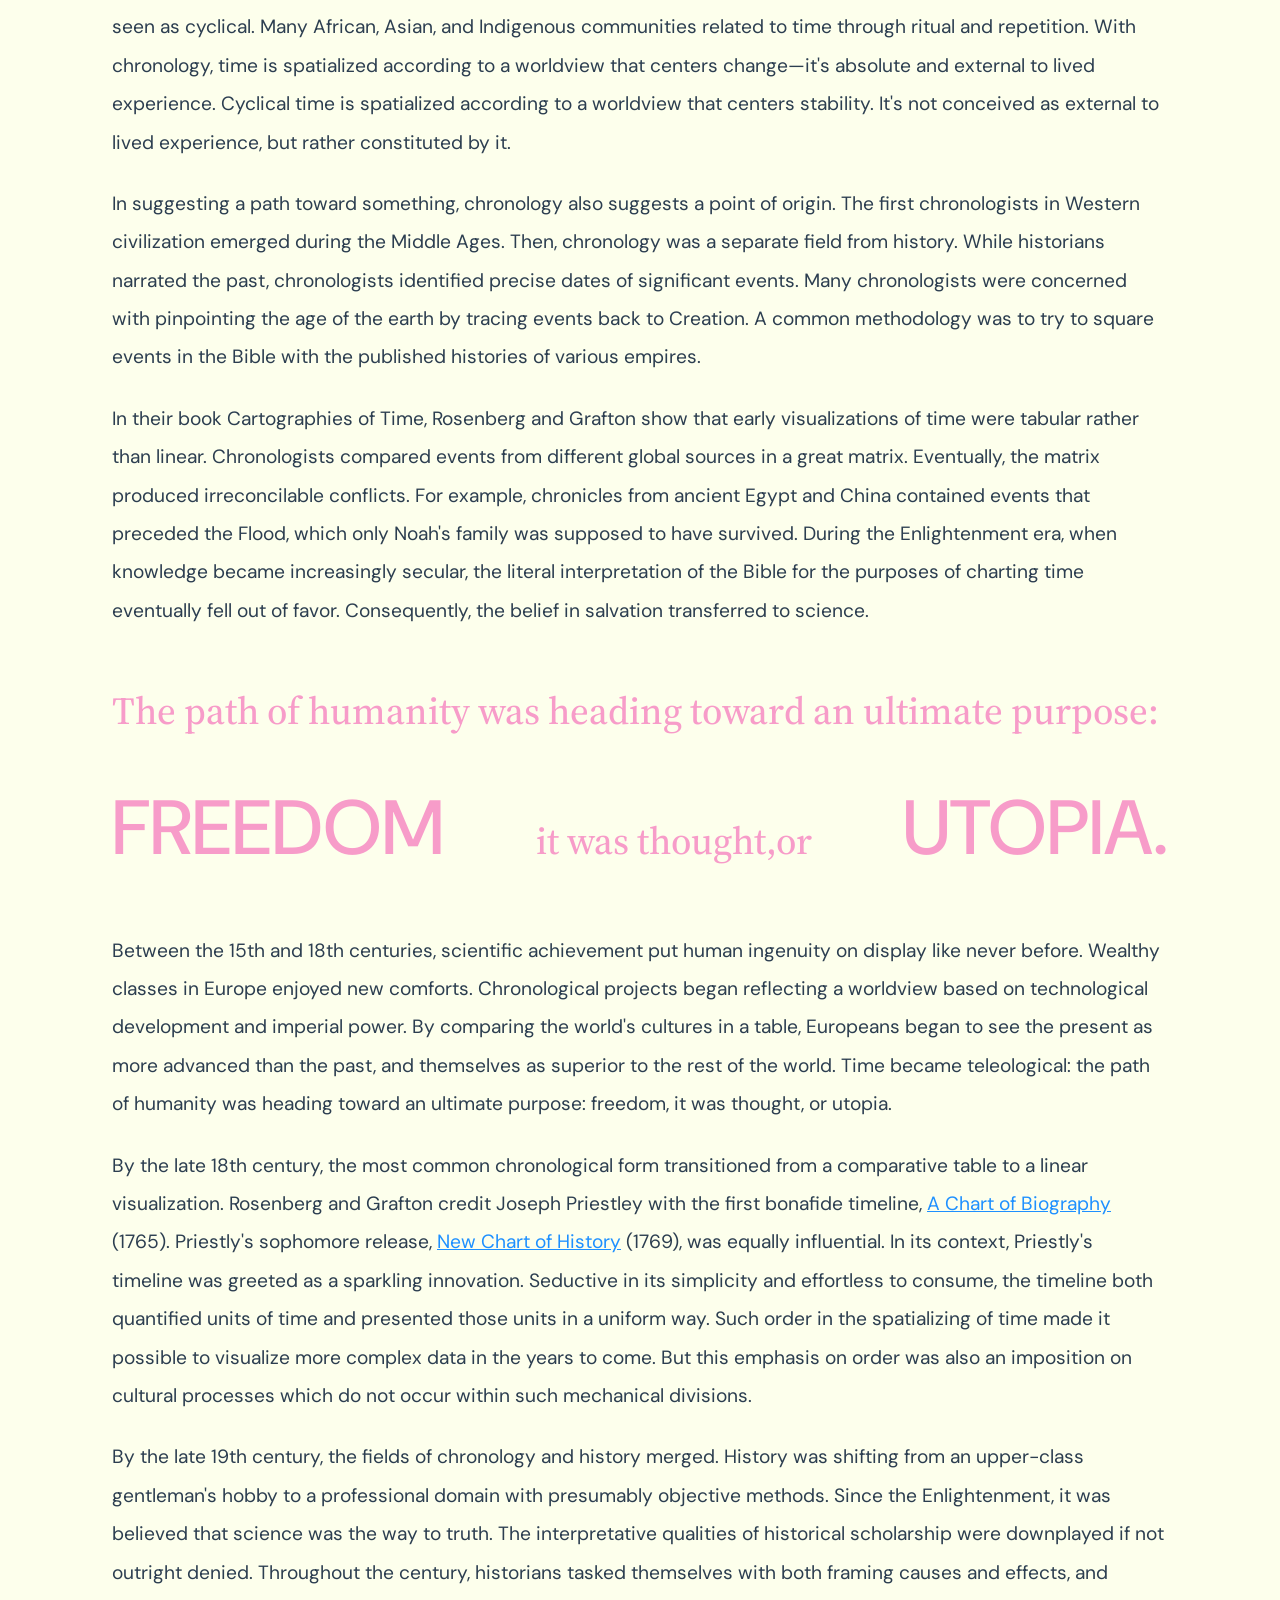
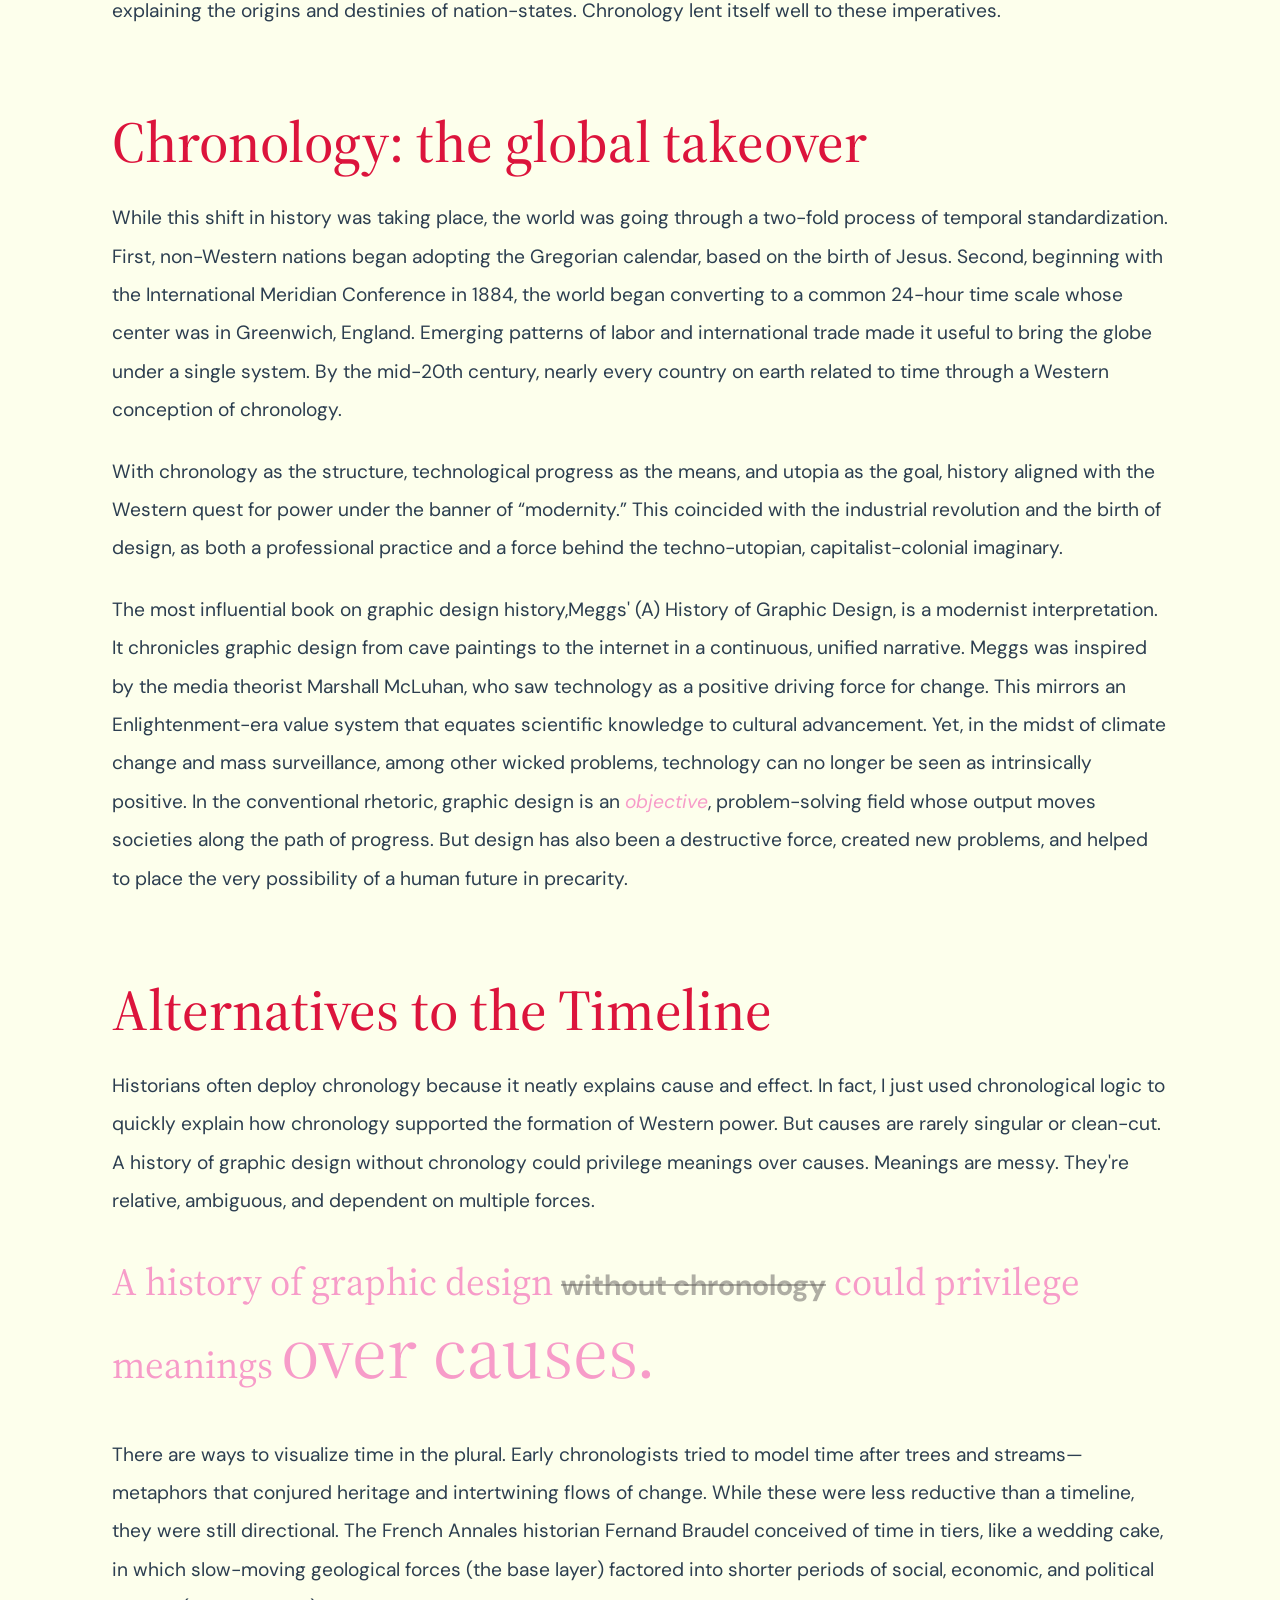
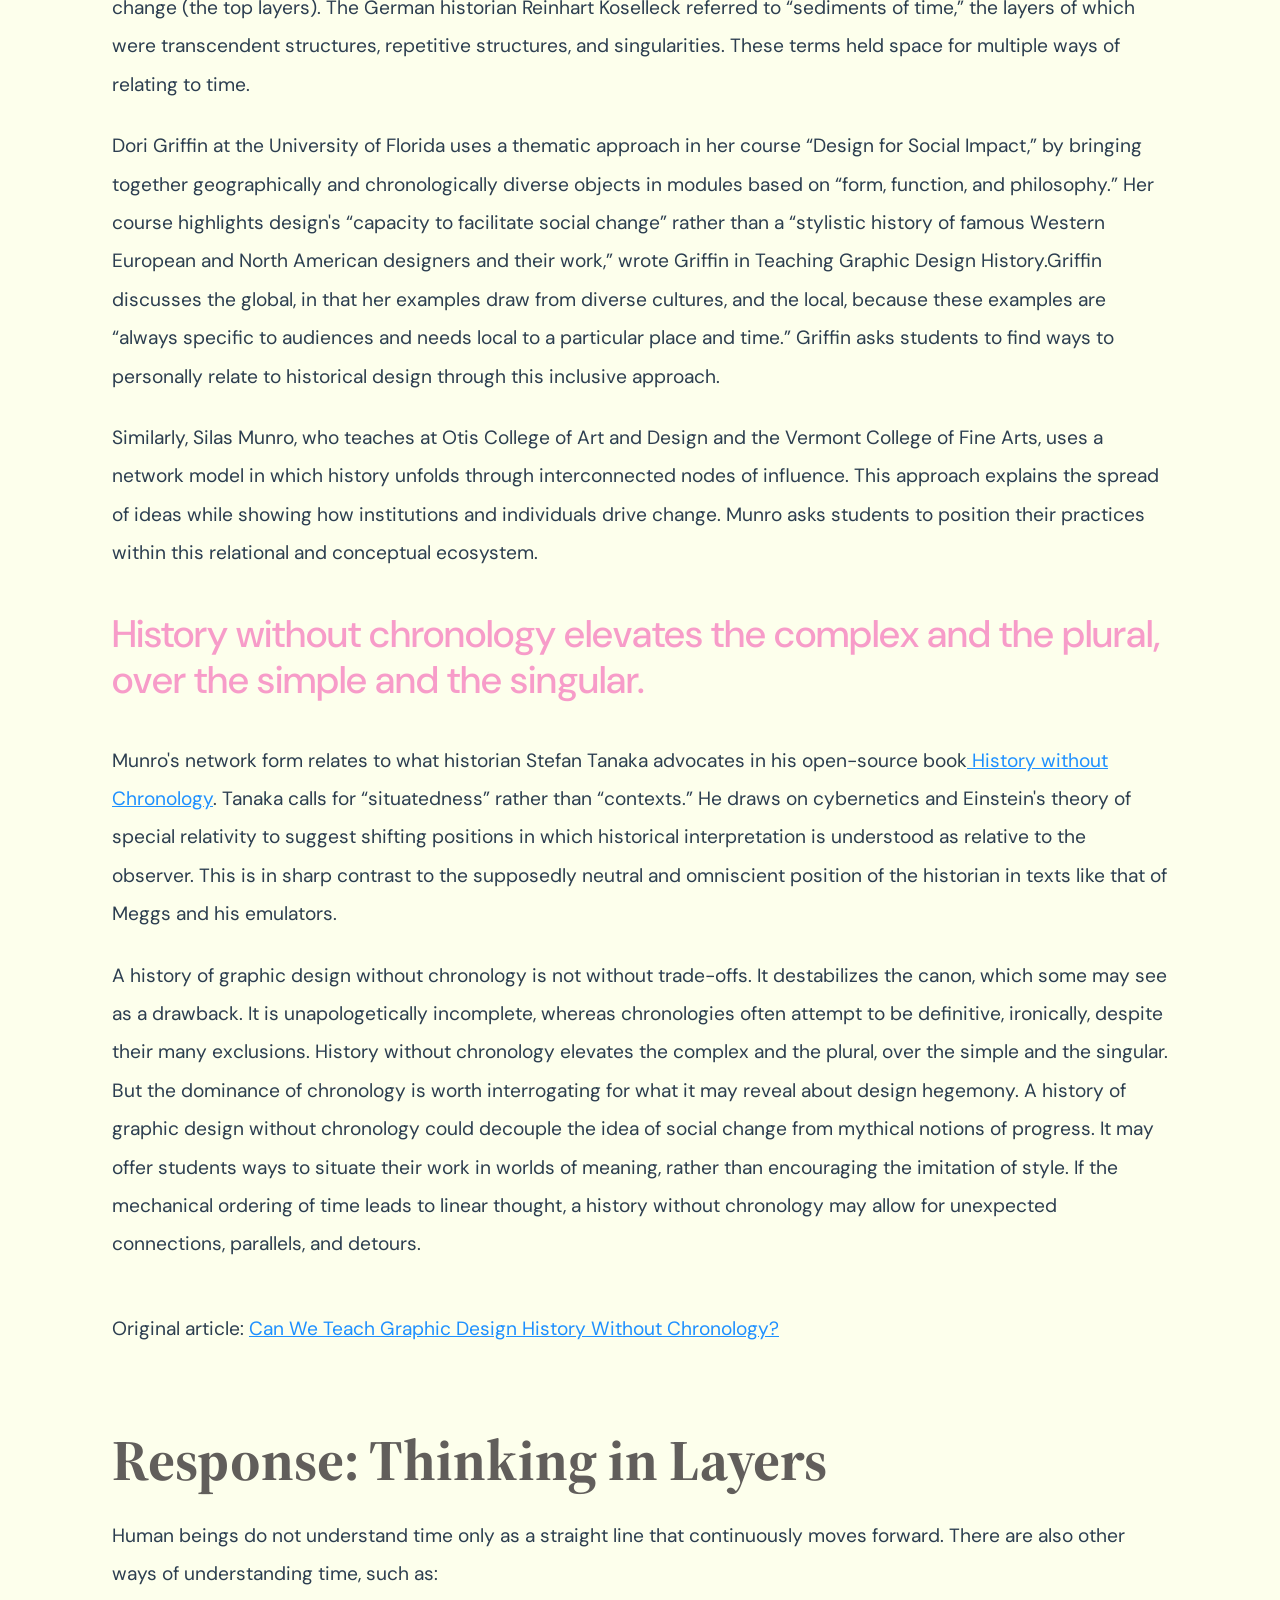
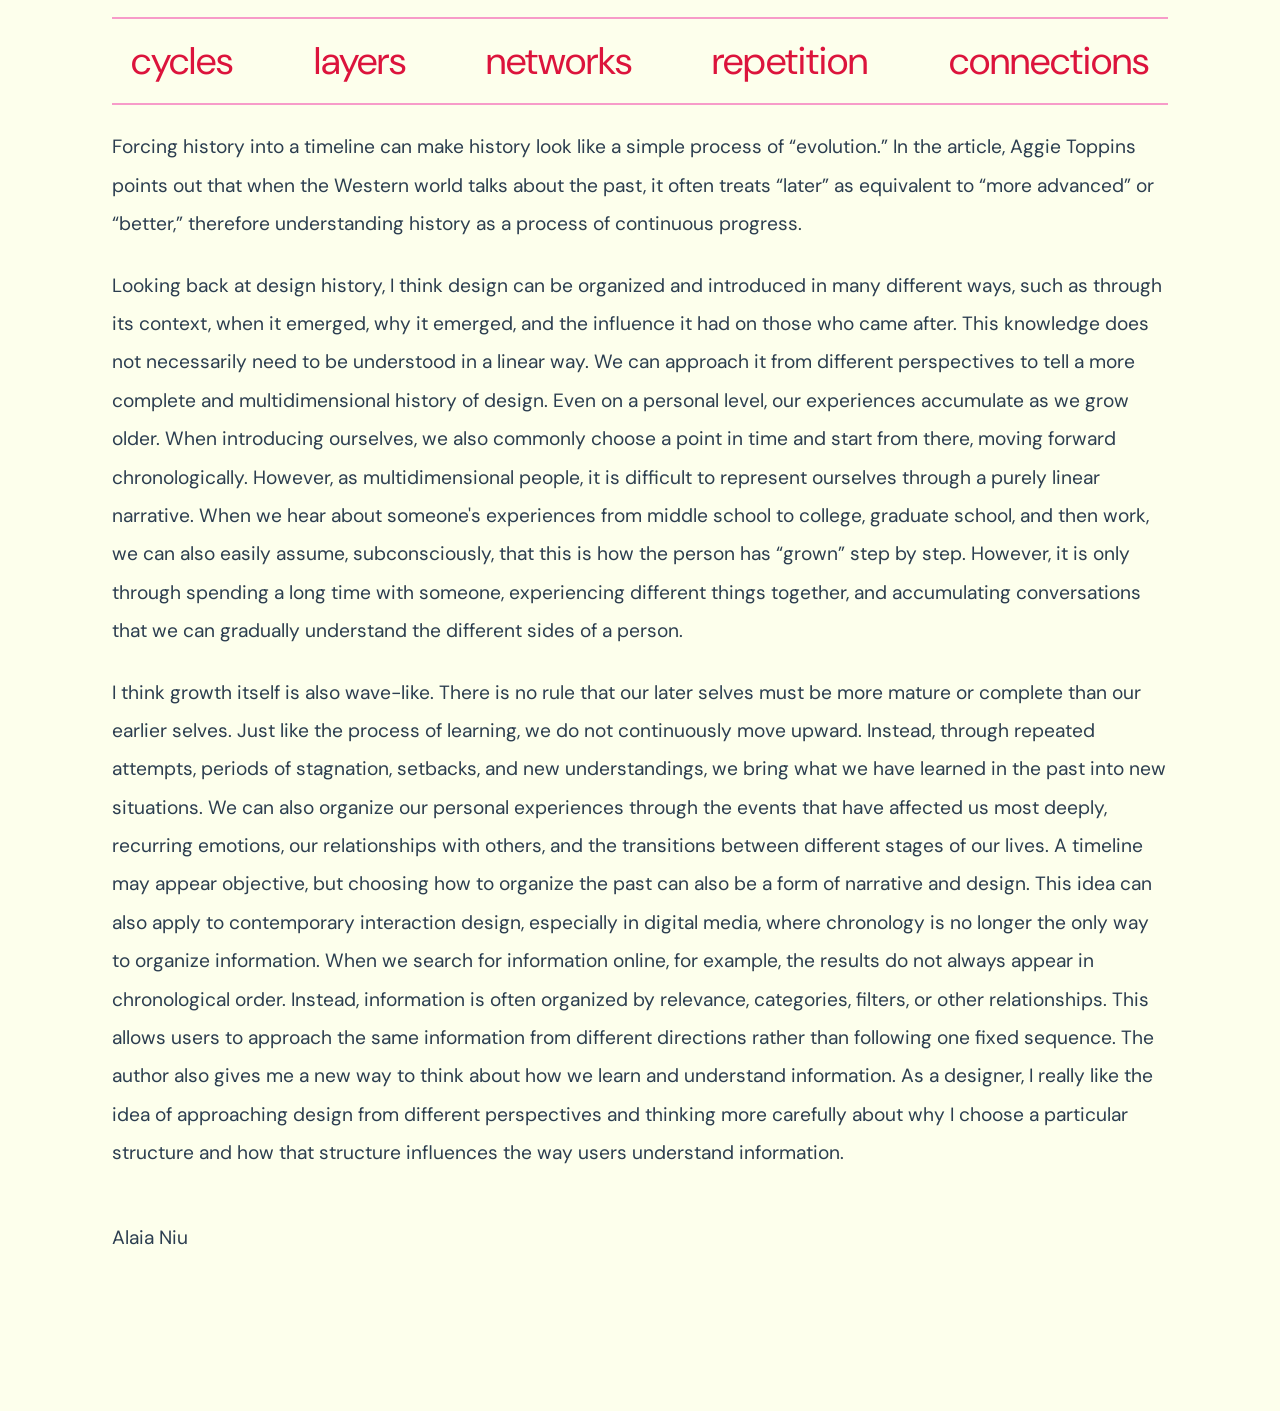
==== commit a025a121: "quote style" ====
--- a/index.html
+++ b/index.html
@@ -106,9 +106,13 @@
 				</p>
 
 				<!-- This is a quote. -->
-				<blockquote class="pull-quote">
-					<p>The path of humanity was heading toward an ultimate purpose:
-						freedom, it was thought, or utopia.
+				<blockquote class="pull-quote quote-1">
+					<p class="pq-11">The path of humanity was heading toward an ultimate purpose:</p>
+					<p class="pq-12">
+						<span>freedom</span>
+						<span class="pq-12-1">it was thought,or
+						</span>
+						<span>utopia.</span>
 					</p>
 				</blockquote>
 
@@ -166,7 +170,7 @@
 					<em>objective</em>, problem-solving field whose output moves societies along the path of progress. But design has also been a destructive force, created new problems, and helped to place the very possibility of
 					a human future in precarity. </p>
 
-				<h4>Alternatives to the Timeline</h4>
+				<h3>Alternatives to the Timeline</h3>
 
 				<p>Historians often deploy chronology because it neatly explains cause and effect. In fact, I just used
 					chronological logic to quickly explain how chronology supported the formation of Western power. But
@@ -175,8 +179,13 @@
 					multiple forces.</p>
 
 				<!-- This is a quote. -->
-				<blockquote class="pull-quote">
-					<p>A history of graphic design without chronology could privilege meanings over causes.</p>
+				<blockquote class="pull-quote quote-2">
+					<p>
+						<span class="pq-21">A history of graphic design</span>
+						<span class="pq-22">without chronology</span>
+						<span class="pq-23">could privilege meanings</span>
+						<span class="pq-24">over causes.</span>
+					</p>
 				</blockquote>
 			</section>
 
@@ -206,7 +215,7 @@
 				</p>
 
 				<!-- This is a quote. -->
-				<blockquote class="pull-quote">
+				<blockquote class="pull-quote quote-3">
 					<p>History without chronology elevates the complex and the plural, over the simple and the singular.
 					</p>
 				</blockquote>
--- a/Style.css
+++ b/Style.css
@@ -10,6 +10,10 @@
 	--size-medium: 2rem;
 	--size-large: 4rem;
 
+	/* letter */
+	--size-quote-basic:2rem;
+
+
 	color: var(--color-fg);
 	background-color: var(--color-bg);
 	--font-heading: 'source serif 4', serif;
@@ -80,13 +84,7 @@
 	margin-bottom: 1.5rem;
 }
 
-
-.response-title {
-	font-size: 3rem;
-	color: rgb(97, 94, 91);
-}
-
-h1,h2,h3,h4 {
+h1,h2,h3 {
 	font-family: var(--font-heading), sans-serif;
 	line-height: 1.2;
 	color: var(--color-brand);
@@ -110,19 +108,73 @@
 	margin-block: var(--size-large) var(--size-small);
 }
 
-h4 {
-	font-size: 1.75rem;
-}
-
+/* styling for the quotes */
 .pull-quote{
 	color: var(--color-accent);
 	font-size: 2rem;
-	font-weight: 300;
-	 line-height: 1.2;
-	 margin-block: var(--size-medium);
+	font-weight: 500;
+	line-height: 1.2;
+	margin-block: var(--size-medium);
 	margin-inline: 0;
 }
 
+.quote-1 {
+	color: var(--color-accent);
+	margin-block: 3rem;
+}
+
+/*  line  */
+.pq-11, .pq-12-1 {
+	font-family: var(--font-heading);
+	font-size: var(--size-quote-basic);
+	line-height: 1.2;
+}
+
+/* quote 1 second style and big words */
+.pq-12 {
+	display: flex;
+	justify-content: space-between;
+	align-items: baseline;
+	flex-wrap: wrap;
+	gap: 1rem;
+
+	margin: 2.5rem 0 0;
+	font-family: var(--font-body);
+	font-size: calc(var(--size-quote-basic) * 2);
+	line-height: 1.2;
+	text-transform: uppercase;
+}
+
+.pq-12-1 {
+	/* it was thought keep the origianl size and style */
+	text-transform: none;
+}
+.quote-2 {
+	display: flex;
+	flex-direction: column;
+	gap: 0;
+	font-family: var(--font-heading);
+	font-weight: 400;
+}
+
+.pq-22 {
+	align-self: flex-end;
+	margin-block: 2rem;
+	color: rgb(97 94 91 / 50%);
+	font-family: var(--font-body);
+	font-size: 1.5rem;
+	font-weight: 700;
+	text-decoration: line-through;
+}
+
+.pq-24 {
+	font-size: calc(var(--size-quote-basic) * 2);
+}
+
+.response-title {
+	font-size: 3rem;
+	color: rgb(97, 94, 91);
+}
 
 .time {
 	display: flex;
@@ -133,6 +185,7 @@
 	font-size: 2rem;
 	border-block: 2px solid var(--color-accent);
 	padding-block: var(--size-small);
+	padding-inline: 1rem;
 
 	& span {
 		margin-block-start: 0;
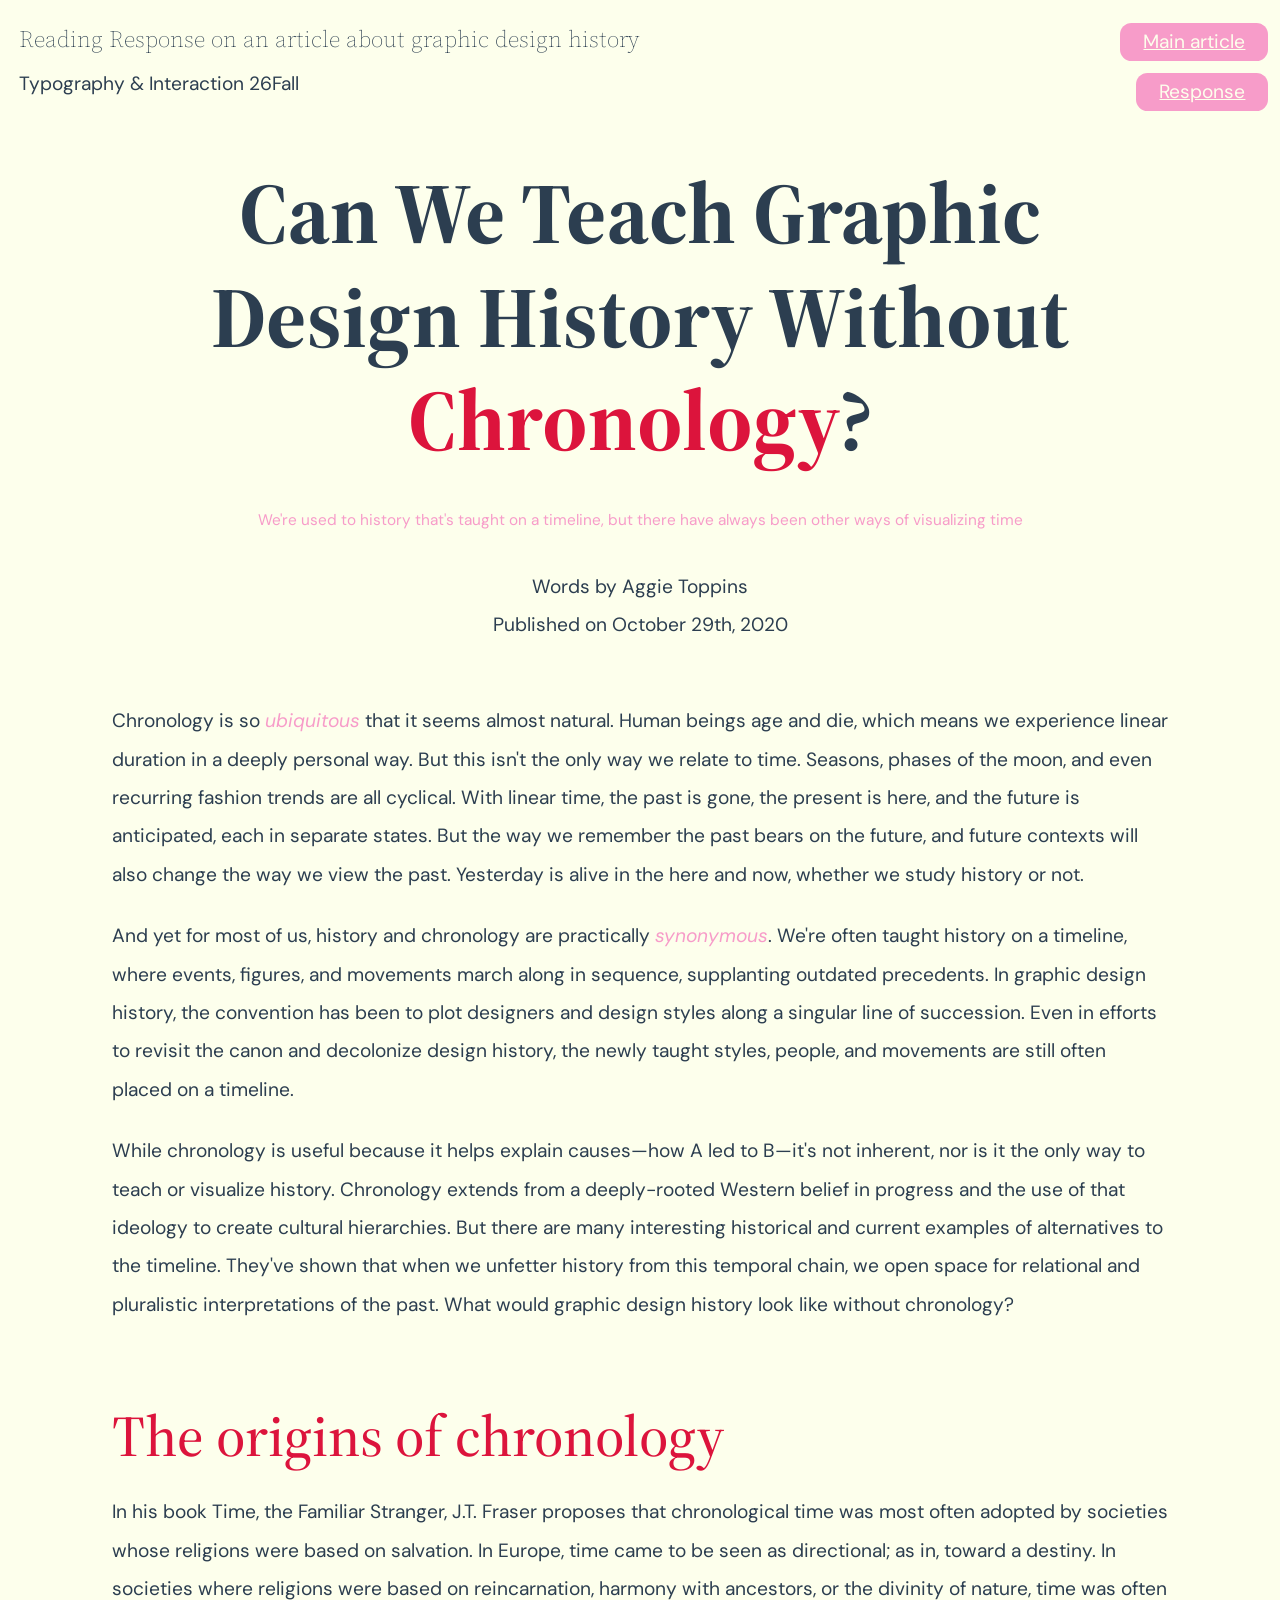
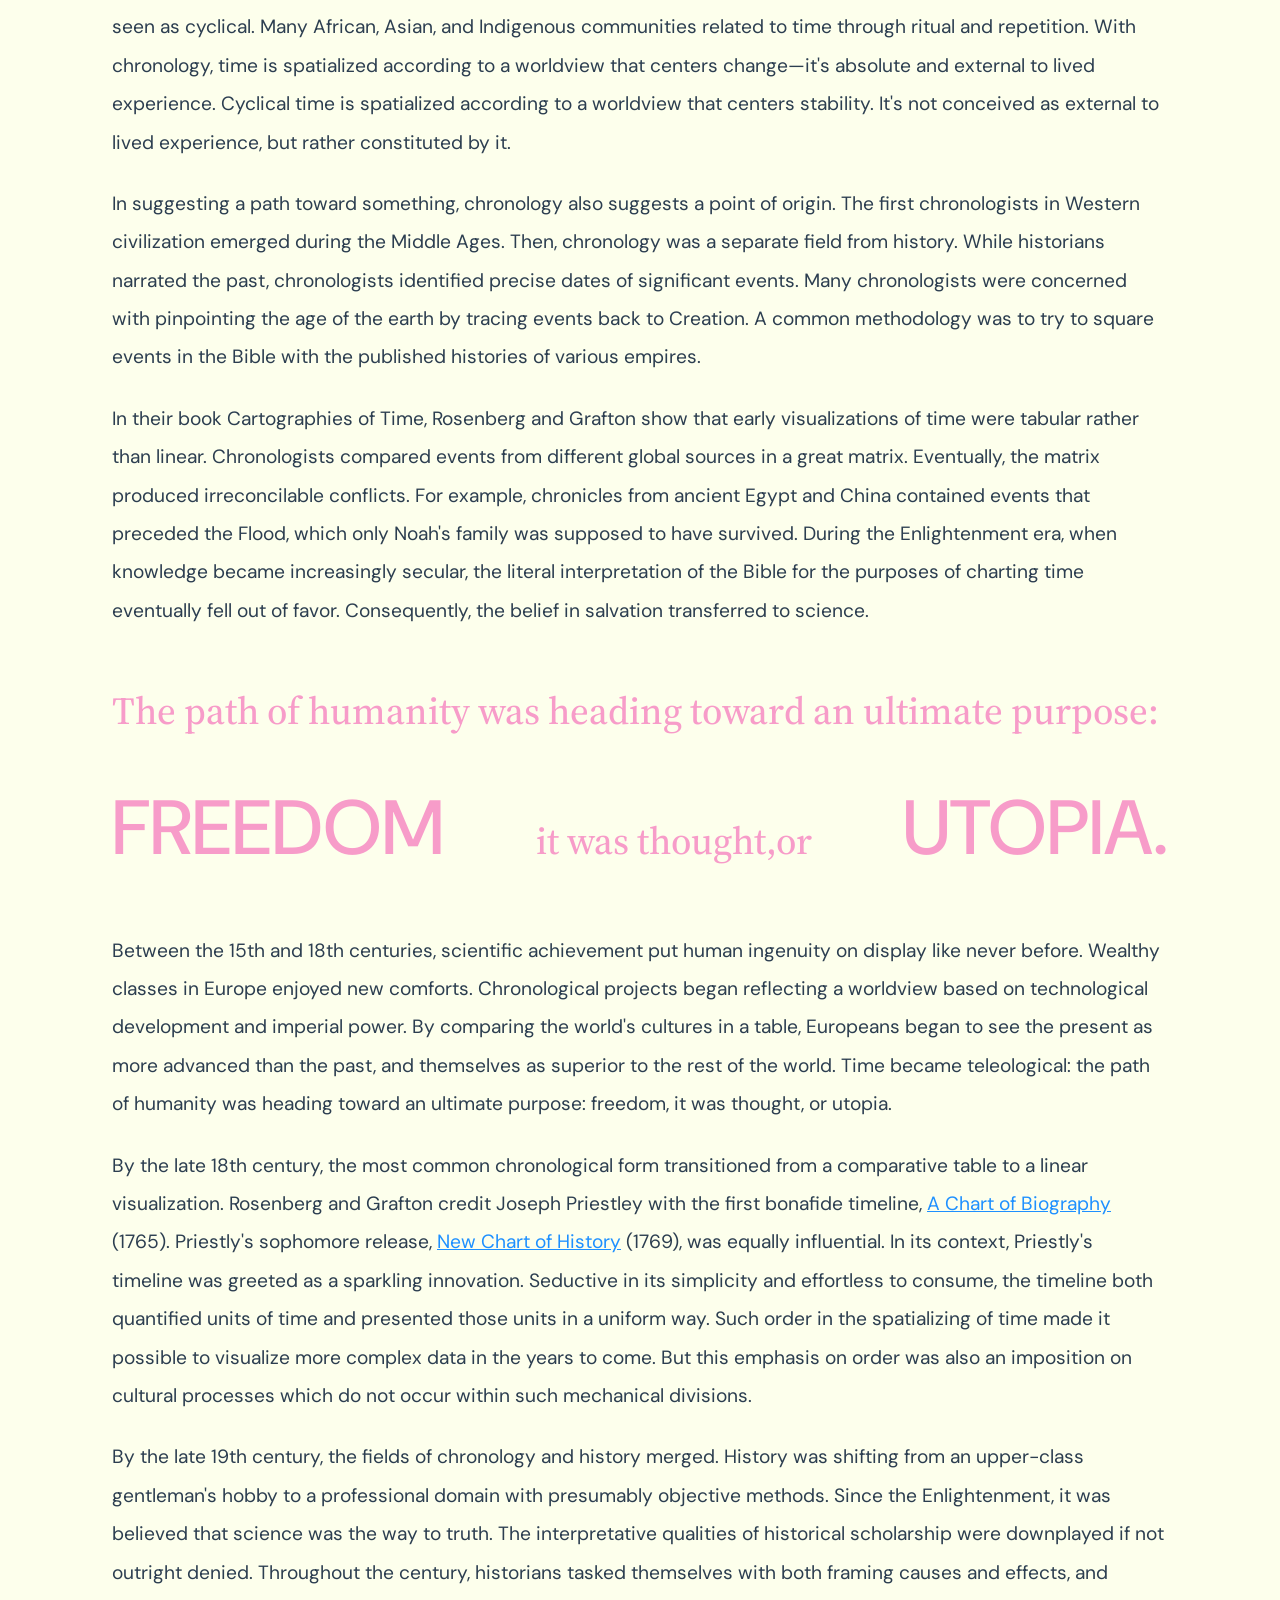
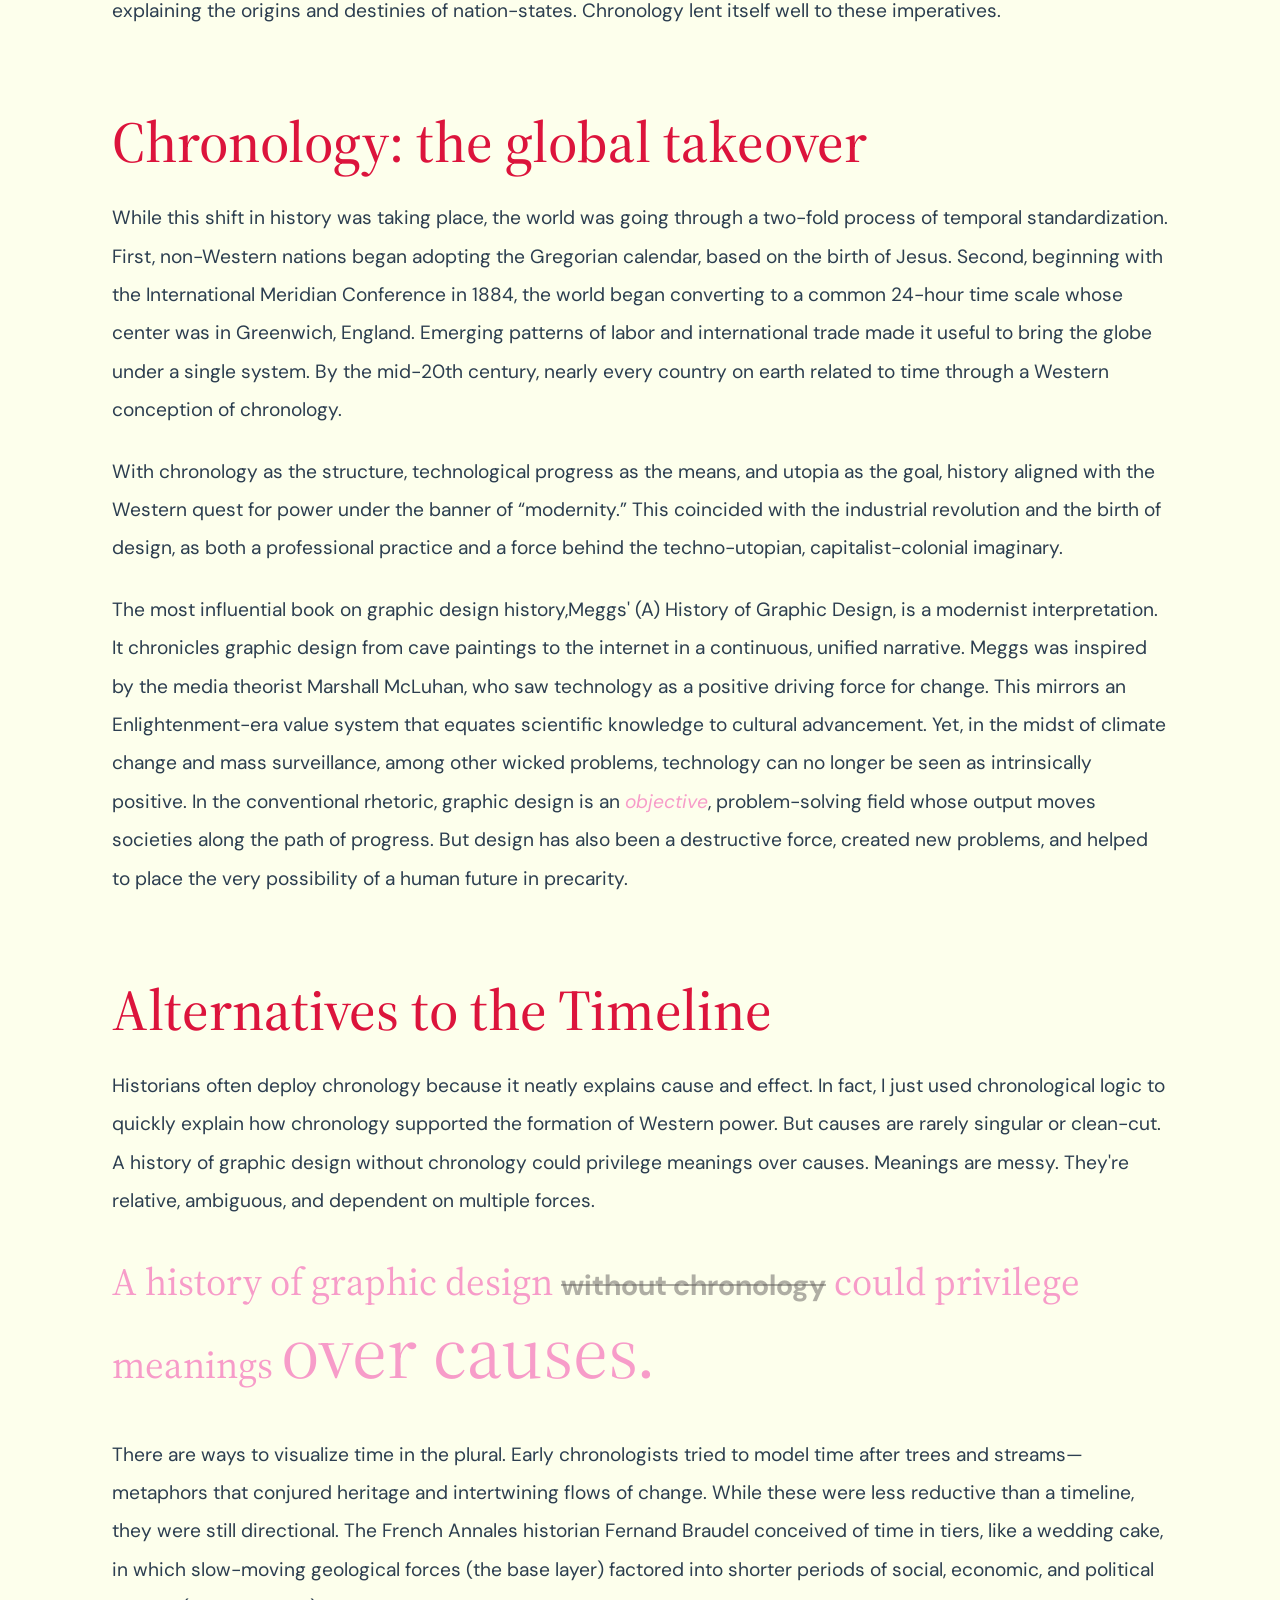
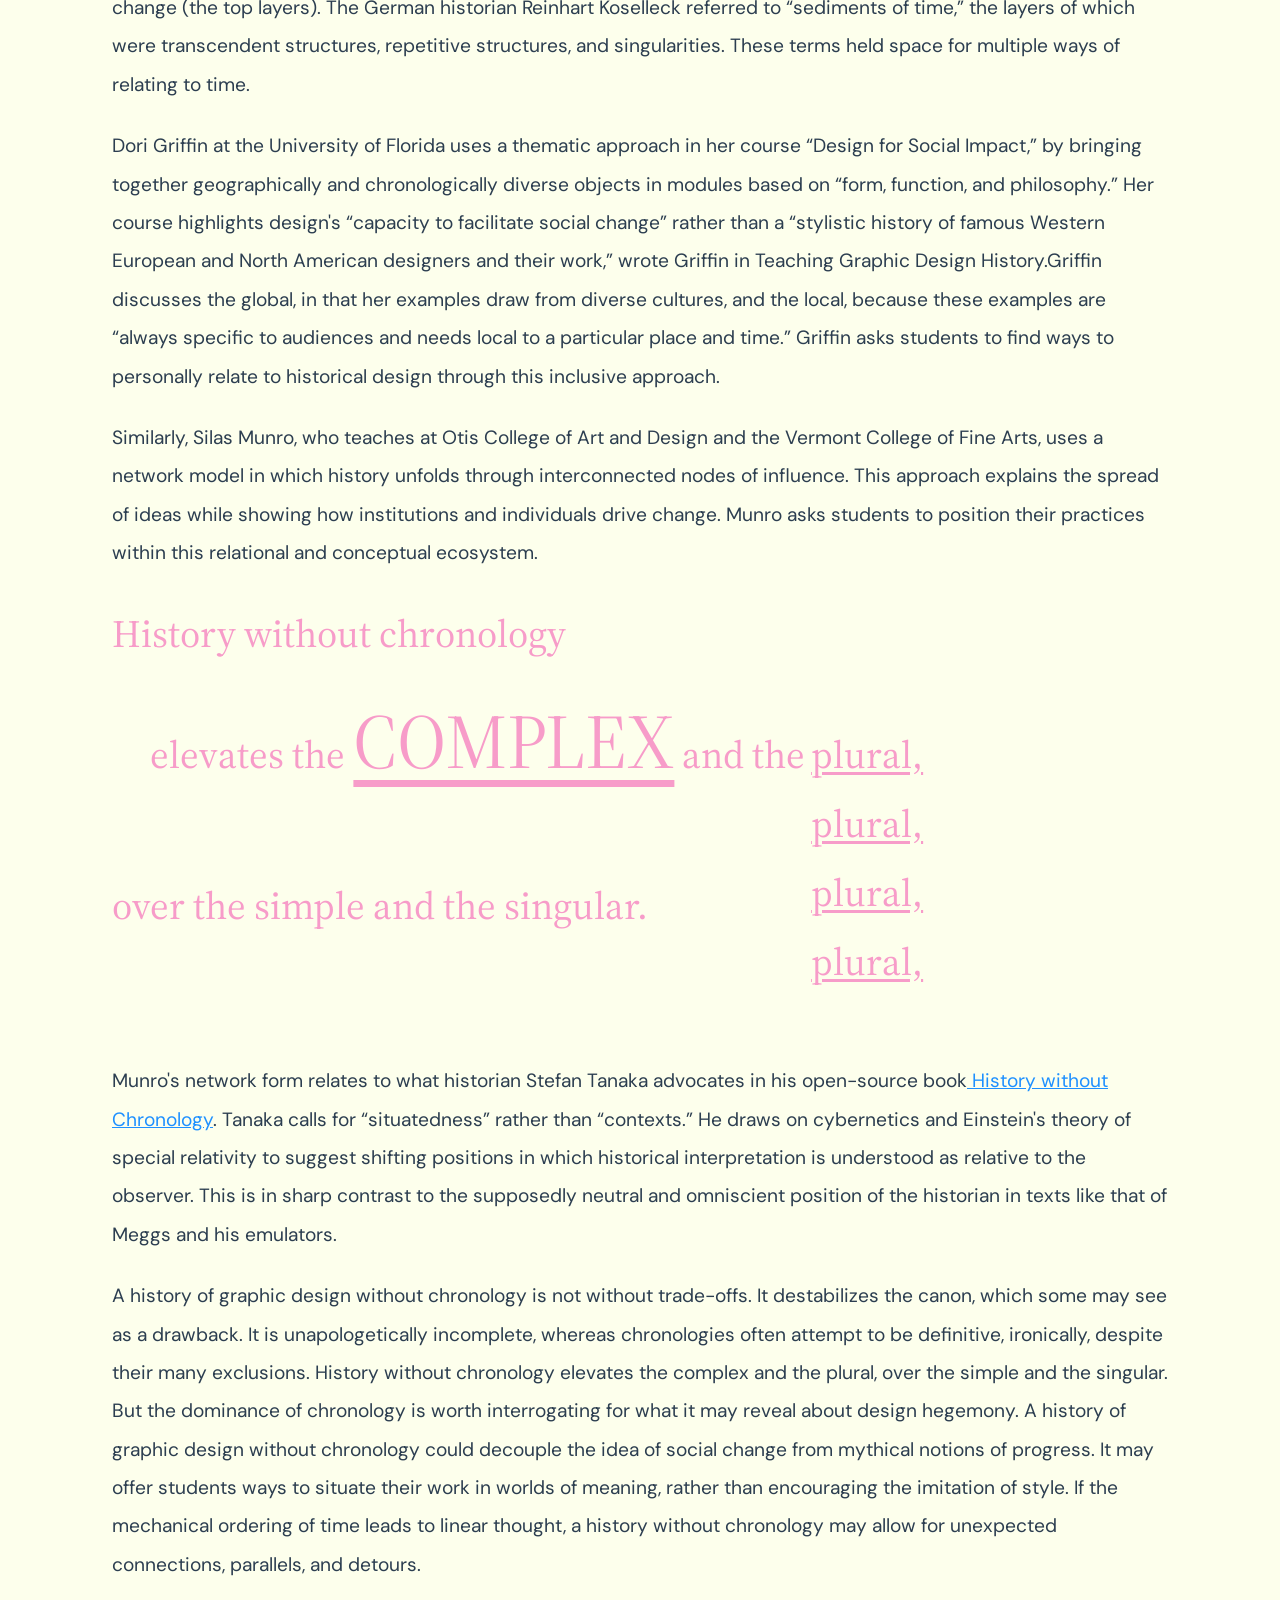
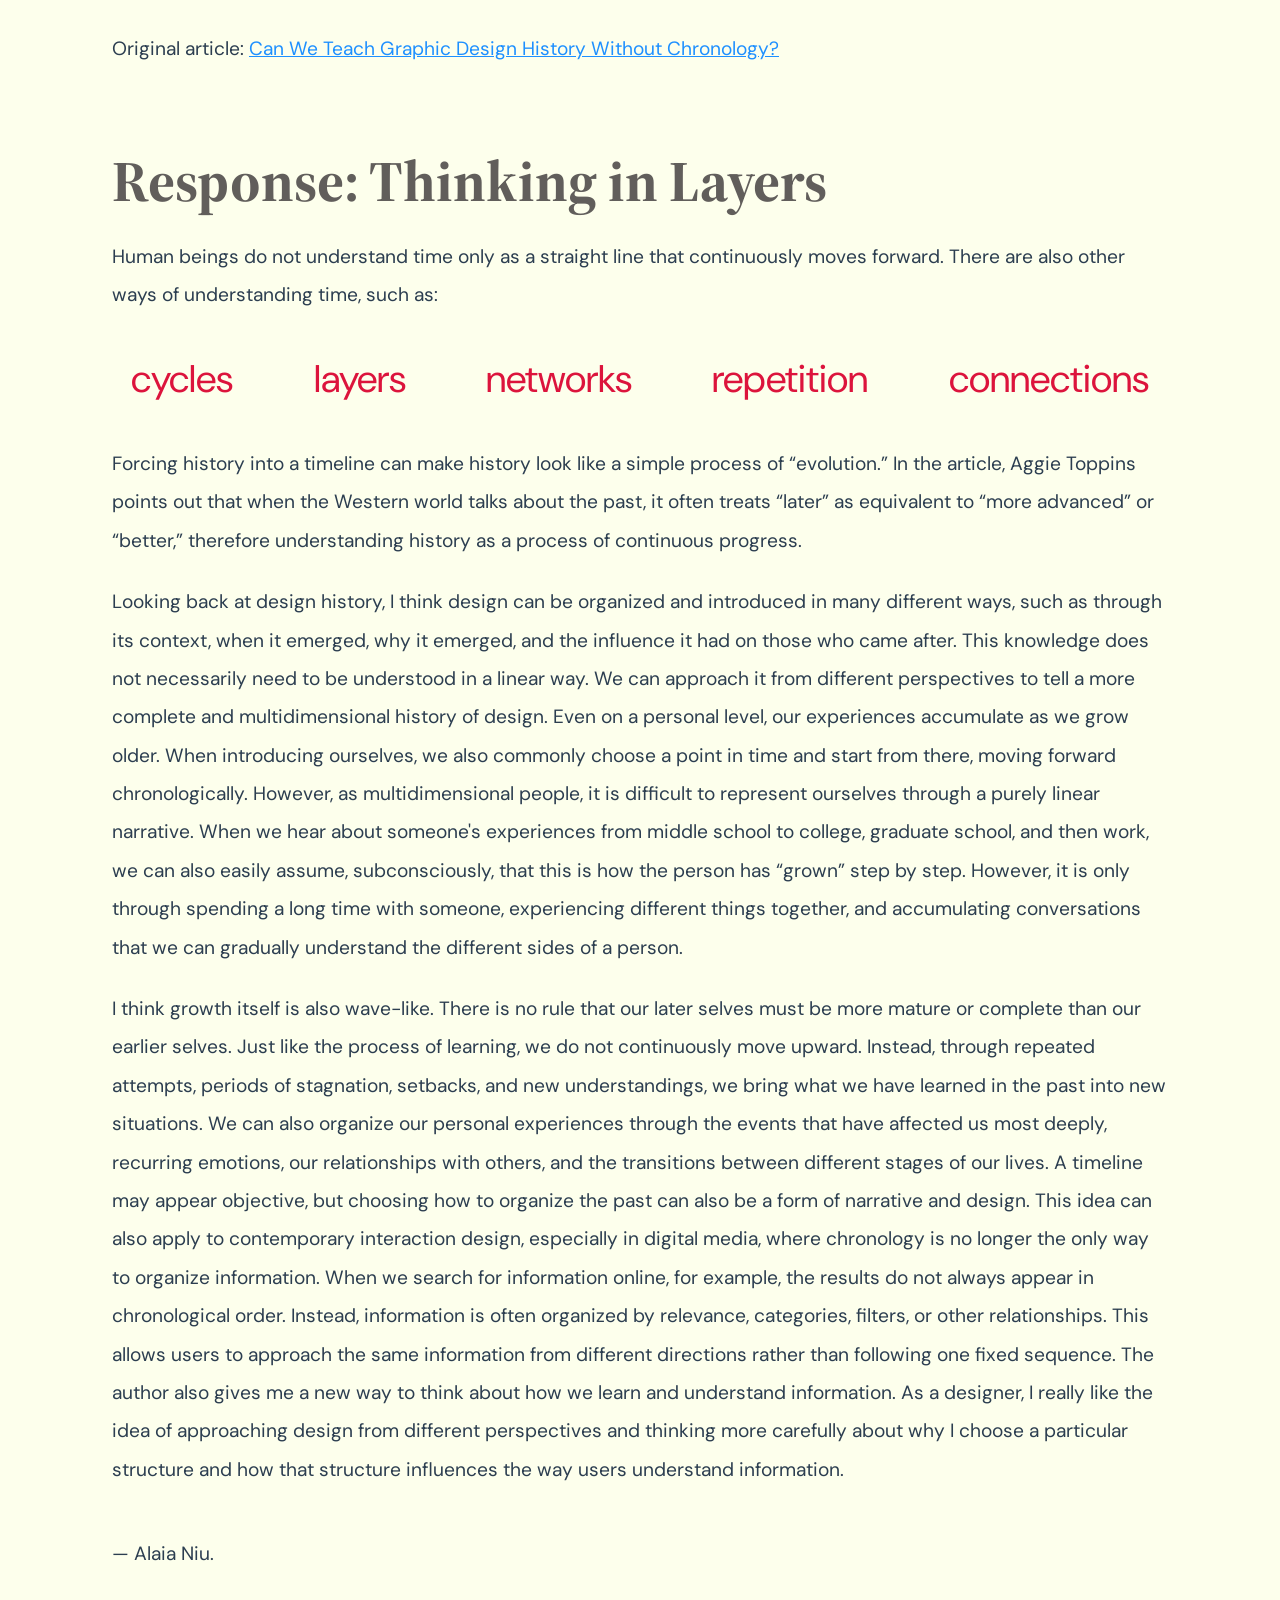
==== commit 1b0eaf37: "quote detail fix" ====
--- a/index.html
+++ b/index.html
@@ -106,6 +106,7 @@
 				</p>
 
 				<!-- This is a quote. -->
+				<!-- quote-1 means the first quote and pq-11 is first pull quote's first style, pg-12 would be first pull quote second style-->
 				<blockquote class="pull-quote quote-1">
 					<p class="pq-11">The path of humanity was heading toward an ultimate purpose:</p>
 					<p class="pq-12">
@@ -216,8 +217,19 @@
 
 				<!-- This is a quote. -->
 				<blockquote class="pull-quote quote-3">
-					<p>History without chronology elevates the complex and the plural, over the simple and the singular.
-					</p>
+						<p class="pq-31">History without chronology</p>
+						<p class="pq-32">
+							elevates the <span class="pq-32-1">complex</span> and the
+						<p>
+						<ul class="pq-33">
+							<li>plural,</li>
+							<li>plural,</li>
+							<li>plural,</li>
+							<li>plural,</li>
+						</ul>
+						<p class="pq-34">
+							over the simple and the <span class="pq-34-1">singular.</span>
+						</p>
 				</blockquote>
 
 				<p>Munro's network form relates to what historian Stefan Tanaka advocates in his open-source book<a
@@ -306,7 +318,7 @@
 
 			</section>
 			<footer>
-				<p>Alaia Niu</p>
+				<p class="response-author">— Alaia Niu.</p>
 			</footer>
 
 
--- a/Style.css
+++ b/Style.css
@@ -108,7 +108,7 @@
 	margin-block: var(--size-large) var(--size-small);
 }
 
-/* styling for the quotes */
+/* styling for the quotes  got some help and feedback from the school tutor */
 .pull-quote{
 	color: var(--color-accent);
 	font-size: 2rem;
@@ -116,6 +116,7 @@
 	line-height: 1.2;
 	margin-block: var(--size-medium);
 	margin-inline: 0;
+	font-family: var(--font-heading); /* 衬线字体 */
 }
 
 .quote-1 {
@@ -149,6 +150,8 @@
 	/* it was thought keep the origianl size and style */
 	text-transform: none;
 }
+
+/* second quote */
 .quote-2 {
 	display: flex;
 	flex-direction: column;
@@ -157,6 +160,7 @@
 	font-weight: 400;
 }
 
+/* without chronology */
 .pq-22 {
 	align-self: flex-end;
 	margin-block: 2rem;
@@ -167,8 +171,66 @@
 	text-decoration: line-through;
 }
 
+/* over causes */
 .pq-24 {
 	font-size: calc(var(--size-quote-basic) * 2);
+}
+
+/* third quote */
+.quote-3 {
+	display: grid;
+	grid-template-columns: max-content max-content;
+	column-gap: 0.3rem; /* 左右列之间的距离 */
+	row-gap: var(--size-medium);
+
+	color: var(--color-accent);
+	font-size: var(--size-quote-basic); /* 基础字号，目前是 2rem */
+	font-weight: 400; /* 普通字重 */
+	line-height: 1.2; /* 行高为字号的 1.2 倍 */
+}
+
+/* History without chronology */
+.pq-31 {
+	grid-column: 1 / -1; /* left and right */
+	grid-row: 1;
+}
+
+/* elevates the COMPLEX and the */
+.pq-32 {
+	grid-column: 1; /* on the left */
+	grid-row: 2;
+	padding-inline-start: 2rem; /* 向右缩进 */
+}
+
+/* COMPLEX */
+.pq-32-1 {
+	font-size: calc(var(--size-quote-basic) * 2);
+	text-transform: uppercase; /* 显示为大写 */
+	text-decoration: underline; /* 添加下划线 */
+	text-underline-offset: 0.15em; /* 下划线与文字的距离 */
+}
+
+/* 右边的 plural 列表 */
+.pq-33 {
+	grid-column: 2; /* 放在右列 */
+	grid-row: 2 / 4; /* 占据第二、第三行 */
+	display: flex; /* 排列列表项 */
+	flex-direction: column; /* 纵向排列 */
+	gap: var(--size-small);
+	padding-block-start: 1.9rem; /* move down */
+}
+
+/* plural */
+.pq-33 li {
+	text-decoration: underline;
+	text-underline-offset: 0.1em;
+}
+
+/* over the simple and the singular. */
+.pq-34 {
+	grid-column: 1;
+	grid-row: 3;
+	align-self: start;
 }
 
 .response-title {
@@ -183,7 +245,6 @@
 	font-weight: 400;
 	gap: 1rem;
 	font-size: 2rem;
-	border-block: 2px solid var(--color-accent);
 	padding-block: var(--size-small);
 	padding-inline: 1rem;
 
